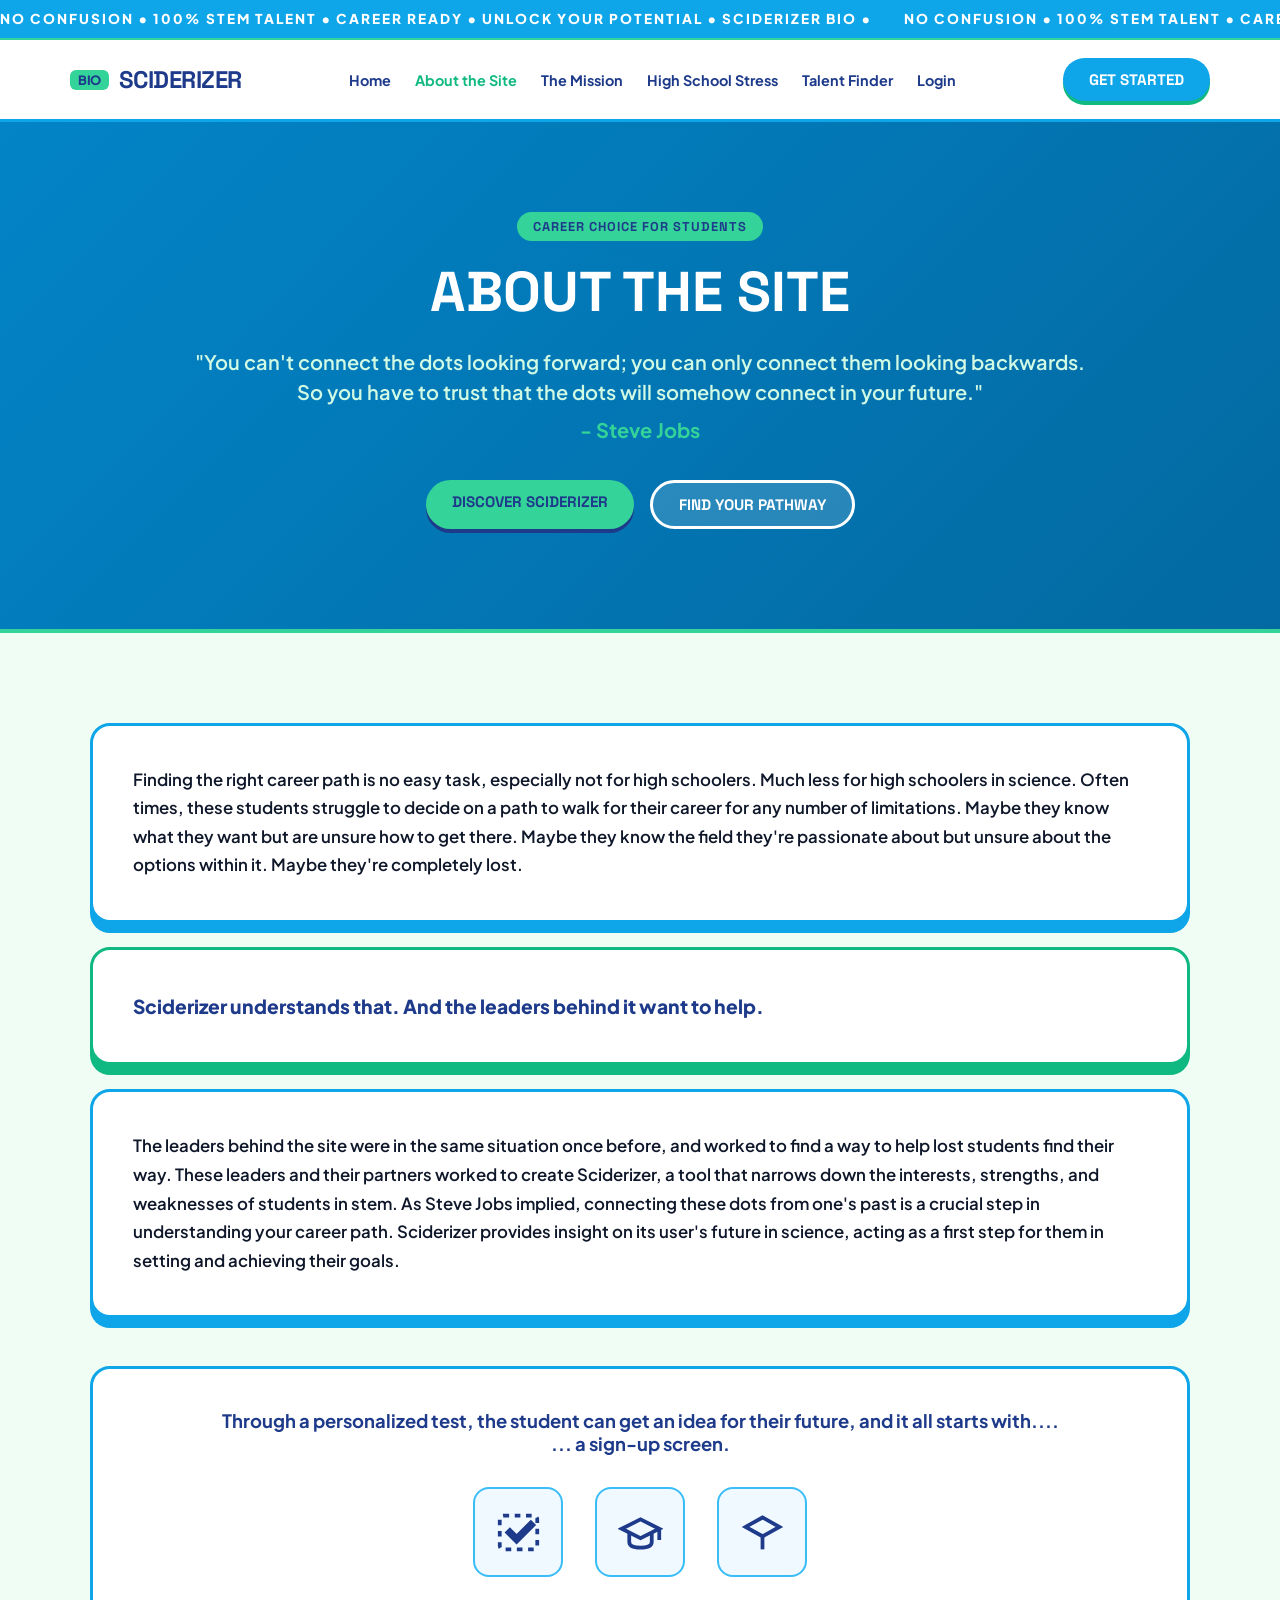
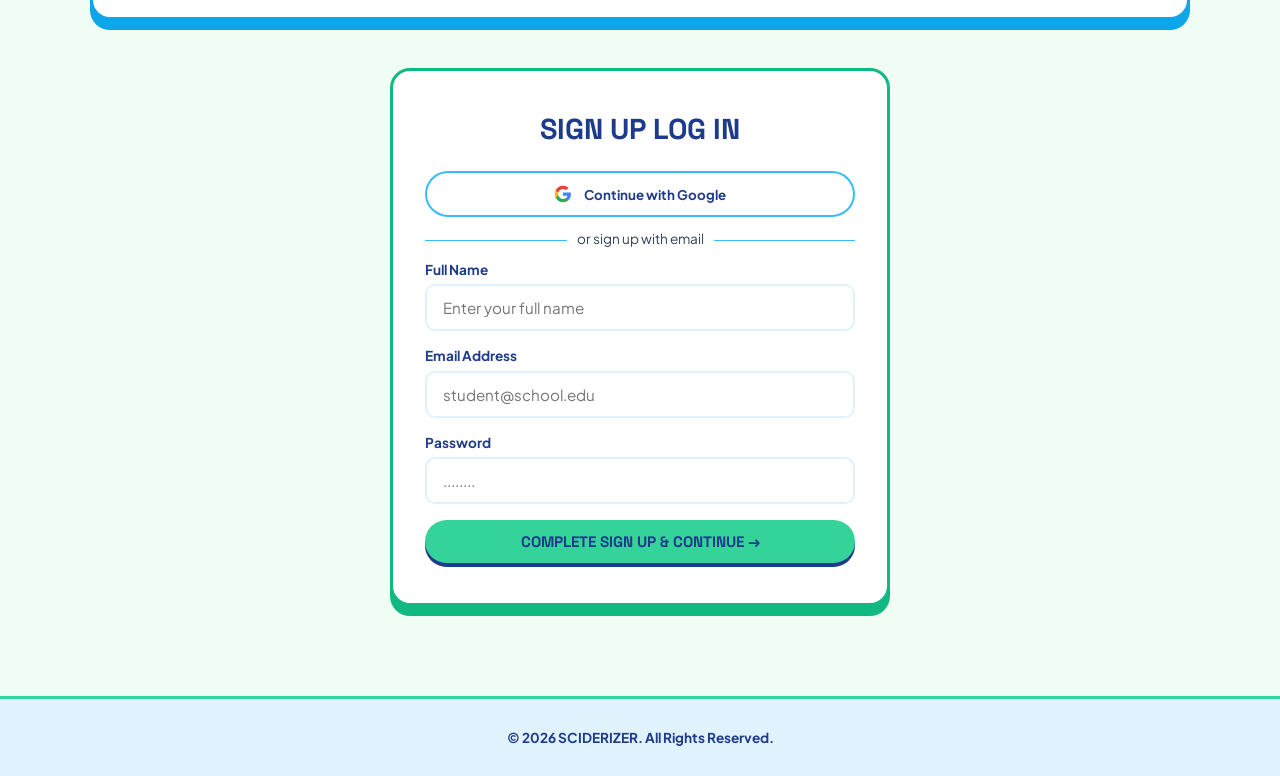
==== about.html @ 0e1b0a1e "Add files via upload" ====
<!DOCTYPE html>
<html lang="en">
<head>
  <meta charset="UTF-8" />
  <meta name="viewport" content="width=device-width, initial-scale=1.0" />
  <title>About the Site | SCIDERIZER</title>
  <!-- Google Fonts -->
  <link rel="preconnect" href="https://fonts.googleapis.com">
  <link rel="preconnect" href="https://fonts.gstatic.com" crossorigin>
  <link href="https://fonts.googleapis.com/css2?family=Outfit:wght@600;700;800;900&family=Plus+Jakarta+Sans:wght@400;500;600;700&family=Space+Grotesk:wght@600;700;800&display=swap" rel="stylesheet">
  <link rel="stylesheet" href="style.css" />
</head>
<body>

  <!-- TOP CYAN MARQUEE TICKER -->
  <div class="announcement-marquee">
    <div class="marquee-track">
      <span>NO CONFUSION • 100% STEM TALENT • CAREER READY • UNLOCK YOUR POTENTIAL • SCIDERIZER BIO • </span>
      <span>NO CONFUSION • 100% STEM TALENT • CAREER READY • UNLOCK YOUR POTENTIAL • SCIDERIZER BIO • </span>
    </div>
  </div>

  <!-- NAVIGATION BAR -->
  <header class="navbar">
    <div class="nav-container">
      <a href="index.html" class="brand-logo">
        <span class="logo-badge">BIO</span>
        <span class="logo-text">SCIDERIZER</span>
      </a>
      <nav class="nav-links">
        <a href="index.html">Home</a>
        <a href="about.html" class="active">About the Site</a>
        <a href="index.html#about">The Mission</a>
        <a href="index.html#questions">High School Stress</a>
        <a href="index.html#interactive">Talent Finder</a>
        <a href="#signup-section">Login</a>
      </nav>
      <div class="nav-actions">
        <a href="#signup-section" class="btn-pill btn-cyan">Get Started</a>
      </div>
    </div>
  </header>

  <!-- HERO SECTION -->
  <section class="hero-section">
    <div class="hero-container">
      <div class="pill-tag-green">
        CAREER CHOICE FOR STUDENTS
      </div>
      <h1 class="hero-title">About the Site</h1>
      <blockquote class="hero-quote">
        "You can't connect the dots looking forward; you can only connect them looking backwards. So you have to trust that the dots will somehow connect in your future."
        <cite>- Steve Jobs</cite>
      </blockquote>
      <div class="hero-actions">
        <a href="#content-section" class="btn-pill btn-green">Discover Sciderizer</a>
        <a href="#signup-section" class="btn-pill btn-outline-white">Find Your Pathway</a>
      </div>
    </div>
  </section>

  <!-- MAIN CONTENT SECTION -->
  <main id="content-section" class="main-content">
    <div class="content-container">
      <!-- CONTENT CARDS -->
      <div class="cards-stack">
        <article class="content-card">
          <p class="card-text">
            Finding the right career path is no easy task, especially not for high schoolers. Much less for high schoolers in science. Often times, these students struggle to decide on a path to walk for their career for any number of limitations. Maybe they know what they want but are unsure how to get there. Maybe they know the field they're passionate about but unsure about the options within it. Maybe they're completely lost.
          </p>
        </article>
        <article class="content-card highlight-card">
          <p class="card-text bold-text">
            Sciderizer understands that. And the leaders behind it want to help.
          </p>
        </article>
        <article class="content-card">
          <p class="card-text">
            The leaders behind the site were in the same situation once before, and worked to find a way to help lost students find their way. These leaders and their partners worked to create Sciderizer, a tool that narrows down the interests, strengths, and weaknesses of students in stem. As Steve Jobs implied, connecting these dots from one's past is a crucial step in understanding your career path. Sciderizer provides insight on its user's future in science, acting as a first step for them in setting and achieving their goals.
          </p>
        </article>
      </div>

      <!-- GRAPHICAL ELEMENTS SECTION -->
      <div class="graphics-container">
        <p class="section-lead">
          Through a personalized test, the student can get an idea for their future, and it all starts with....
          <br />... a sign-up screen.
        </p>
        <div class="graphics-row">
          <div class="graphic-item">
            <svg viewBox="0 0 24 24" fill="none" stroke="currentColor" stroke-width="2">
              <rect x="2" y="3" width="20" height="18" rx="2" stroke-dasharray="3 3"/>
              <path d="M11 17l-5-5 1.41-1.41L11 14.17l7.59-7.59L20 8l-9 9z"/>
            </svg>
          </div>
          <div class="graphic-item">
            <svg viewBox="0 0 24 24" fill="none" stroke="currentColor" stroke-width="2">
              <path d="M22 10v6M2 10l10-5 10 5-10 5z"/>
              <path d="M6 12v5c0 2 2 3 6 3s6-1 6-3v-5"/>
            </svg>
          </div>
          <div class="graphic-item">
            <svg viewBox="0 0 24 24" fill="none" stroke="currentColor" stroke-width="2">
              <path d="M12 14l9-5-9-5-9 5 9 5z"/>
              <path d="M12 14v7"/>
            </svg>
          </div>
        </div>
      </div>

      <!-- INTERACTIVE SIGN UP SECTION -->
      <section id="signup-section" class="signup-card">
        <h2>Sign Up Log In</h2>
        
        <!-- Google Sign-In Option -->
        <button type="button" class="google-btn" onclick="simulateGoogleLogin()">
          <svg width="18" height="18" viewBox="0 0 24 24">
            <path fill="#4285F4" d="M22.56 12.25c0-.78-.07-1.53-.2-2.25H12v4.26h5.92c-.26 1.37-1.04 2.53-2.21 3.31v2.77h3.57c2.08-1.92 3.28-4.74 3.28-8.09z"/>
            <path fill="#34A853" d="M12 23c2.97 0 5.46-.98 7.28-2.66l-3.57-2.77c-.98.66-2.23 1.06-3.71 1.06-2.86 0-5.29-1.93-6.16-4.53H2.18v2.84C3.99 20.53 7.7 23 12 23z"/>
            <path fill="#FBBC05" d="M5.84 14.09c-.22-.66-.35-1.36-.35-2.09s.13-1.43.35-2.09V7.06H2.18C1.43 8.55 1 10.22 1 12s.43 3.45 1.18 4.94l2.85-2.22.81-.63z"/>
            <path fill="#EA4335" d="M12 5.38c1.62 0 3.06.56 4.21 1.64l3.15-3.15C17.45 2.09 14.97 1 12 1 7.7 1 3.99 3.47 2.18 7.06l3.66 2.84c.87-2.6 3.3-4.52 6.16-4.52z"/>
          </svg>
          Continue with Google
        </button>
        
        <div class="divider"><span>or sign up with email</span></div>
        
        <form id="studentAuthForm" class="auth-form" onsubmit="handleFormSubmit(event)">
          <div class="form-group">
            <label for="studentName">Full Name</label>
            <input type="text" id="studentName" placeholder="Enter your full name" required />
          </div>
          <div class="form-group">
            <label for="studentEmail">Email Address</label>
            <input type="email" id="studentEmail" placeholder="student@school.edu" required />
          </div>
          <div class="form-group">
            <label for="studentPassword">Password</label>
            <input type="password" id="studentPassword" placeholder="........" required />
          </div>
          <button type="submit" class="btn-pill btn-green btn-full">
            Complete Sign Up & Continue &rarr;
          </button>
        </form>

        <div id="authSuccessMessage" class="auth-success-message hidden">
          <div class="success-icon">✓</div>
          <h3>Welcome, <span id="welcomeUserName">Student</span>!</h3>
          <p>Redirecting you to the Home page...</p>
        </div>
      </section>
    </div>
  </main>

  <!-- FOOTER -->
  <footer class="footer">
    <p>&copy; 2026 SCIDERIZER. All Rights Reserved.</p>
  </footer>

  <script>
    function handleFormSubmit(event) {
      event.preventDefault();
      const nameInput = document.getElementById('studentName').value;
      showSuccess(nameInput);
    }

    function simulateGoogleLogin() {
      showSuccess("Google User");
    }

    function showSuccess(name) {
      document.querySelector('.google-btn').style.display = 'none';
      document.querySelector('.divider').style.display = 'none';
      document.getElementById('studentAuthForm').style.display = 'none';
      const successMsg = document.getElementById('authSuccessMessage');
      document.getElementById('welcomeUserName').textContent = name;
      successMsg.classList.remove('hidden');

      setTimeout(() => {
        window.location.href = 'index.html';
      }, 2000);
    }
  </script>
</body>
</html>
---- style.css ----
/* ==========================================================================
   BAREBELLS-INSPIRED LIGHTER BIOTECH THEME (100% BLUE & GREEN)
   Unified Styling for Home (index.html) and About (about.html)
   ========================================================================== */

   :root {
    /* Lighter, Brighter Blue Palette */
    --color-blue-dark: #1e3a8a;      /* Lighter Deep Royal Slate */
    --color-blue-navy: #0284c7;      /* Bright Electric Ocean Blue */
    --color-blue-primary: #0ea5e9;   /* Lighter Vibrant Sky Blue */
    --color-blue-light: #38bdf8;    /* Bioluminescent Cyan Blue */
    --color-blue-bg: #e0f2fe;       /* Ice Blue Surface */
    --color-blue-soft: #f0f9ff;     /* Extra Light Bio Surface */
  
    /* Vibrant Accent Greens */
    --color-green-dark: #065f46;     /* Deep Emerald Text */
    --color-green-primary: #10b981;  /* Vibrant Biotech Green */
    --color-green-mint: #34d399;     /* Pop Mint Green */
    --color-green-soft: #d1fae5;     /* Light Mint Surface */
  
    --bg-primary: #f0fdf4;           /* Soft Light Green Tint Background */
    --surface-white: #ffffff;
    
    --text-dark: #0f172a;            /* Clean Slate Gray */
    --text-muted: #334155;          /* Muted Slate Blue */
  
    --radius-pill: 50px;
    --radius-card: 20px;
    --shadow-barebells: 0 10px 0px #0ea5e9; /* Light playful pop shadow */
    --shadow-green: 0 10px 0px #10b981;
    --transition: all 0.25s cubic-bezier(0.175, 0.885, 0.32, 1.275);
  }
  
  /* Base Setup */
  * {
    box-sizing: border-box;
    margin: 0;
    padding: 0;
    font-family: 'Plus Jakarta Sans', sans-serif;
  }
  
  h1, h2, h3, .logo, .brand-logo, .ticker-bar, .announcement-marquee, .barebells-btn, .btn-pill {
    font-family: 'Space Grotesk', sans-serif;
    text-transform: uppercase;
  }
  
  body {
    background-color: var(--bg-primary);
    color: var(--text-dark);
    overflow-x: hidden;
  }
  
  a {
    text-decoration: none;
    color: inherit;
  }
  
  .hidden {
    display: none !important;
  }
  
  .container, .content-container {
    max-width: 1140px;
    margin: 0 auto;
    padding: 0 20px;
  }
  
  /* 1. Scrolling Marquee Banner */
  .ticker-bar, .announcement-marquee {
    background: var(--color-blue-primary);
    color: #ffffff;
    padding: 10px 0;
    font-size: 0.85rem;
    font-weight: 800;
    letter-spacing: 2px;
    overflow: hidden;
    white-space: nowrap;
    border-bottom: 2px solid var(--color-green-mint);
  }
  
  .ticker-track, .marquee-track {
    display: inline-flex;
    gap: 2rem;
    animation: marquee 25s linear infinite;
  }
  
  @keyframes marquee {
    0% { transform: translateX(0%); }
    100% { transform: translateX(-50%); }
  }
  
  /* 2. Header & Navigation */
  .navbar {
    display: flex;
    justify-content: space-between;
    align-items: center;
    padding: 18px 40px;
    background: var(--surface-white);
    border-bottom: 3px solid var(--color-blue-primary);
    position: sticky;
    top: 0;
    z-index: 100;
  }
  
  .nav-container {
    max-width: 1140px;
    width: 100%;
    margin: 0 auto;
    display: flex;
    align-items: center;
    justify-content: space-between;
  }
  
  .logo, .brand-logo {
    display: flex;
    align-items: center;
    gap: 10px;
    font-size: 1.5rem;
    font-weight: 800;
    color: var(--color-blue-dark);
    letter-spacing: -0.5px;
  }
  
  .logo-badge {
    background: var(--color-green-mint);
    color: var(--color-blue-dark);
    padding: 2px 8px;
    border-radius: 6px;
    font-size: 0.8rem;
    font-weight: 800;
  }
  
  .logo-text {
    font-family: 'Space Grotesk', sans-serif;
    font-size: 1.5rem;
    font-weight: 800;
    color: var(--color-blue-dark);
    letter-spacing: -0.5px;
  }
  
  nav, .nav-links {
    display: flex;
    align-items: center;
    gap: 24px;
  }
  
  nav a, .nav-links a {
    text-decoration: none;
    color: var(--color-blue-dark);
    font-weight: 700;
    font-size: 0.9rem;
    transition: var(--transition);
  }
  
  nav a:hover, .nav-links a:hover, .nav-links a.active {
    color: var(--color-green-primary);
  }
  
  /* Buttons & Pills */
  .btn-nav {
    background: var(--color-blue-primary);
    color: #ffffff !important;
    padding: 10px 22px;
    border-radius: var(--radius-pill);
    box-shadow: 0 4px 0 var(--color-green-primary);
  }
  
  .btn-nav:hover {
    transform: translateY(-2px);
    box-shadow: 0 6px 0 var(--color-green-primary);
  }
  
  .btn-pill {
    font-family: 'Space Grotesk', sans-serif;
    font-weight: 800;
    font-size: 0.95rem;
    padding: 12px 26px;
    border-radius: var(--radius-pill);
    display: inline-block;
    cursor: pointer;
    border: none;
    transition: var(--transition);
    text-align: center;
  }
  
  .btn-cyan {
    background-color: var(--color-blue-primary);
    color: #ffffff;
    box-shadow: 0 4px 0 var(--color-green-primary);
  }
  
  .btn-green {
    background-color: var(--color-green-mint);
    color: var(--color-blue-dark);
    box-shadow: 0 4px 0 var(--color-blue-dark);
  }
  
  .btn-outline-white {
    border: 3px solid #ffffff;
    color: #ffffff;
    background: rgba(255, 255, 255, 0.15);
  }
  
  .btn-pill:hover {
    transform: translateY(-2px);
  }
  
  .btn-full {
    width: 100%;
  }
  
  /* 3. Hero Section */
  .hero-section {
    position: relative;
    padding: 90px 20px 100px;
    background: linear-gradient(135deg, #0284c7 0%, #0369a1 100%);
    color: white;
    text-align: center;
    border-bottom: 4px solid var(--color-green-mint);
  }
  
  .hero-container, .hero-content {
    max-width: 900px;
    margin: 0 auto;
  }
  
  .pill-badge, .pill-tag-green {
    display: inline-block;
    background: var(--color-green-mint);
    color: var(--color-blue-dark);
    font-weight: 800;
    font-size: 0.8rem;
    padding: 6px 16px;
    border-radius: var(--radius-pill);
    margin-bottom: 20px;
    letter-spacing: 1px;
    font-family: 'Space Grotesk', sans-serif;
  }
  
  .hero-title {
    font-size: 3.5rem;
    font-weight: 800;
    line-height: 1.1;
    color: var(--surface-white);
    max-width: 900px;
    margin: 0 auto;
  }
  
  .hero-subtitle {
    font-size: 1.5rem;
    color: var(--color-green-soft);
    margin-top: 15px;
    font-weight: 600;
  }
  
  .hero-quote {
    font-size: 1.25rem;
    font-weight: 600;
    line-height: 1.5;
    margin: 1.5rem 0 2rem;
    color: var(--color-green-soft);
  }
  
  .hero-quote cite {
    display: block;
    font-style: normal;
    font-weight: 700;
    margin-top: 0.5rem;
    color: var(--color-green-mint);
  }
  
  .hero-cta-group, .hero-actions {
    margin-top: 35px;
    display: flex;
    justify-content: center;
    gap: 16px;
  }
  
  .btn {
    padding: 16px 32px;
    border-radius: var(--radius-pill);
    text-decoration: none;
    font-weight: 800;
    font-size: 1rem;
    font-family: 'Space Grotesk', sans-serif;
    transition: var(--transition);
  }
  
  .btn-primary {
    background: var(--color-green-mint);
    color: var(--color-blue-dark);
    box-shadow: 0 8px 0px var(--color-blue-dark);
  }
  
  .btn-primary:hover {
    transform: translateY(-4px);
    box-shadow: 0 12px 0px var(--color-blue-dark);
  }
  
  .btn-secondary {
    background: rgba(255, 255, 255, 0.15);
    color: var(--surface-white);
    border: 3px solid #ffffff;
  }
  
  .btn-secondary:hover {
    background: #ffffff;
    color: var(--color-blue-dark);
  }
  
  /* Floating Badges */
  .floating-cards-container {
    display: flex;
    justify-content: space-between;
    max-width: 1000px;
    margin: 40px auto -140px;
    position: relative;
    z-index: 10;
    padding: 0 20px;
  }
  
  .float-card {
    background: var(--surface-white);
    color: var(--color-blue-dark);
    padding: 16px 24px;
    border-radius: var(--radius-card);
    border: 3px solid var(--color-blue-primary);
    box-shadow: var(--shadow-green);
    display: flex;
    align-items: center;
    gap: 15px;
    text-align: left;
  }
  
  .float-icon {
    font-size: 2rem;
  }
  
  .float-card h4 {
    font-weight: 800;
    font-size: 1.1rem;
  }
  
  .float-card p {
    font-size: 0.85rem;
    color: var(--text-muted);
  }
  
  /* 4. Banner */
  .highlight-banner {
    background: var(--color-green-soft);
    color: var(--color-blue-dark);
    padding: 80px 20px 40px;
    text-align: center;
    border-bottom: 3px solid var(--color-green-primary);
  }
  
  .highlight-banner h2 {
    font-size: 1.8rem;
    max-width: 900px;
    margin: 0 auto;
    letter-spacing: -0.5px;
  }
  
  /* 5. Main Content, Mission & About Cards */
  .main-content, .mission-section {
    padding: 90px 0;
  }
  
  .mission-grid {
    display: grid;
    grid-template-columns: 1fr 1fr;
    gap: 30px;
  }
  
  .cards-stack {
    display: flex;
    flex-direction: column;
    gap: 1.5rem;
    margin-bottom: 3rem;
  }
  
  .card-box, .content-card {
    background: var(--surface-white);
    border: 3px solid var(--color-blue-primary);
    border-radius: var(--radius-card);
    padding: 40px;
    box-shadow: var(--shadow-barebells);
  }
  
  .solution-card, .highlight-card {
    border-color: var(--color-green-primary);
    box-shadow: var(--shadow-green);
  }
  
  .card-tag {
    display: inline-block;
    background: var(--color-blue-bg);
    color: var(--color-blue-dark);
    font-weight: 800;
    font-size: 0.75rem;
    padding: 4px 12px;
    border-radius: 6px;
    margin-bottom: 15px;
  }
  
  .green-tag {
    background: var(--color-green-soft);
    color: var(--color-green-dark);
  }
  
  .card-box h2, .card-box h3 {
    font-size: 2rem;
    line-height: 1.15;
    color: var(--color-blue-dark);
    margin-bottom: 15px;
  }
  
  .text-highlight {
    color: var(--color-green-primary);
  }
  
  .card-desc, .card-text {
    font-size: 1.05rem;
    font-weight: 600;
    color: var(--text-dark);
    line-height: 1.7;
  }
  
  .bold-text {
    font-weight: 800;
    font-size: 1.2rem;
    color: var(--color-blue-dark);
  }
  
  /* Accordion Interaction */
  .interactive-questions {
    margin-top: 25px;
    display: flex;
    flex-direction: column;
    gap: 10px;
  }
  
  .q-toggle {
    background: var(--color-blue-soft);
    border: 2px solid var(--color-blue-light);
    color: var(--color-blue-dark);
    padding: 14px 18px;
    border-radius: 12px;
    font-weight: 700;
    font-size: 0.95rem;
    display: flex;
    justify-content: space-between;
    align-items: center;
    cursor: pointer;
    text-align: left;
    transition: var(--transition);
  }
  
  .q-toggle:hover {
    background: var(--color-blue-primary);
    color: white;
  }
  
  .q-answer {
    max-height: 0;
    overflow: hidden;
    transition: max-height 0.3s ease-out;
    background: var(--surface-white);
    padding: 0 15px;
    font-size: 0.9rem;
    color: var(--text-muted);
    border-left: 3px solid var(--color-blue-primary);
  }
  
  .barebells-btn {
    margin-top: 25px;
    background: var(--color-green-mint);
    border: 3px solid var(--color-green-dark);
    color: var(--color-blue-dark);
    padding: 12px 24px;
    border-radius: var(--radius-pill);
    font-weight: 800;
    font-size: 0.95rem;
    cursor: pointer;
    display: inline-flex;
    align-items: center;
    gap: 8px;
    box-shadow: 0 4px 0 var(--color-green-dark);
    transition: var(--transition);
  }
  
  .barebells-btn:hover {
    transform: translateY(-2px);
    box-shadow: 0 6px 0 var(--color-green-dark);
  }
  
  .arrow-icon {
    transition: transform 0.3s ease;
    font-weight: bold;
  }
  
  .barebells-btn.active .arrow-icon {
    transform: rotate(180deg);
  }
  
  .expandable-box {
    max-height: 0;
    overflow: hidden;
    transition: max-height 0.4s ease, opacity 0.3s ease;
    opacity: 0;
  }
  
  .expandable-box.active {
    max-height: 200px;
    opacity: 1;
    margin-top: 20px;
  }
  
  .inner-quote {
    background: var(--color-green-soft);
    border: 2px solid var(--color-green-primary);
    padding: 18px;
    border-radius: 14px;
    font-size: 0.95rem;
    color: var(--color-green-dark);
    font-weight: 600;
  }
  
  /* Graphics Section */
  .graphics-container {
    background-color: var(--surface-white);
    border-radius: var(--radius-card);
    padding: 2.5rem 2rem;
    text-align: center;
    margin-bottom: 3rem;
    border: 3px solid var(--color-blue-primary);
    box-shadow: var(--shadow-barebells);
  }
  
  .section-lead {
    font-size: 1.15rem;
    font-weight: 700;
    margin-bottom: 2rem;
    color: var(--color-blue-dark);
  }
  
  .graphics-row {
    display: flex;
    justify-content: center;
    gap: 2rem;
  }
  
  .graphic-item {
    width: 90px;
    height: 90px;
    background-color: var(--color-blue-soft);
    border: 2px solid var(--color-blue-light);
    border-radius: 16px;
    display: flex;
    align-items: center;
    justify-content: center;
    color: var(--color-blue-dark);
  }
  
  .graphic-item svg {
    width: 45px;
    height: 45px;
  }
  
  /* Sign Up & Interactive Form Section */
  .signup-card {
    background-color: var(--surface-white);
    border-radius: var(--radius-card);
    padding: 2.5rem 2rem;
    max-width: 500px;
    margin: 0 auto;
    border: 3px solid var(--color-green-primary);
    box-shadow: var(--shadow-green);
  }
  
  .signup-card h2 {
    font-family: 'Space Grotesk', sans-serif;
    text-align: center;
    font-size: 1.8rem;
    margin-bottom: 1.5rem;
    color: var(--color-blue-dark);
  }
  
  .google-btn {
    width: 100%;
    display: flex;
    align-items: center;
    justify-content: center;
    gap: 0.75rem;
    padding: 0.75rem;
    border: 2px solid var(--color-blue-light);
    border-radius: var(--radius-pill);
    background-color: var(--surface-white);
    font-family: 'Plus Jakarta Sans', sans-serif;
    font-weight: 700;
    color: var(--color-blue-dark);
    cursor: pointer;
    transition: var(--transition);
  }
  
  .google-btn:hover {
    background-color: var(--color-blue-soft);
  }
  
  .divider {
    text-align: center;
    margin: 1.25rem 0;
    border-bottom: 1px solid var(--color-blue-light);
    line-height: 0.1em;
  }
  
  .divider span {
    background: var(--surface-white);
    padding: 0 10px;
    font-size: 0.85rem;
    color: var(--text-muted);
  }
  
  .auth-form {
    display: flex;
    flex-direction: column;
    gap: 1rem;
  }
  
  .form-group {
    display: flex;
    flex-direction: column;
    gap: 0.4rem;
  }
  
  .form-group label {
    font-size: 0.85rem;
    font-weight: 700;
    color: var(--color-blue-dark);
  }
  
  .form-group input {
    padding: 0.75rem 1rem;
    border: 2px solid var(--color-blue-bg);
    border-radius: 10px;
    font-size: 0.95rem;
    outline: none;
    transition: var(--transition);
  }
  
  .form-group input:focus {
    border-color: var(--color-blue-primary);
  }
  
  .auth-success-message {
    text-align: center;
    padding: 1.5rem 0;
  }
  
  .success-icon {
    width: 50px;
    height: 50px;
    background-color: var(--color-green-mint);
    color: var(--color-blue-dark);
    border-radius: 50%;
    display: flex;
    align-items: center;
    justify-content: center;
    font-size: 1.5rem;
    font-weight: 800;
    margin: 0 auto 1rem auto;
  }
  
  /* 6. Interactive Skill Explorer Section */
  .interactive-section {
    background: linear-gradient(135deg, var(--color-blue-bg) 0%, #dbeafe 100%);
    color: var(--color-blue-dark);
    padding: 90px 0;
    border-top: 4px solid var(--color-green-mint);
  }
  
  .section-title-wrap {
    text-align: center;
    margin-bottom: 50px;
  }
  
  .section-title-wrap h2 {
    font-size: 2.5rem;
    color: var(--color-blue-dark);
    margin-top: 10px;
  }
  
  .section-title-wrap p {
    color: var(--color-blue-dark);
    font-size: 1.1rem;
    font-weight: 600;
  }
  
  .interactive-cards {
    display: grid;
    grid-template-columns: repeat(auto-fit, minmax(280px, 1fr));
    gap: 25px;
  }
  
  .bio-card {
    background: var(--surface-white);
    color: var(--color-blue-dark);
    border: 3px solid var(--color-blue-primary);
    border-radius: var(--radius-card);
    padding: 35px 25px;
    text-align: center;
    cursor: pointer;
    position: relative;
    transition: var(--transition);
    box-shadow: 0 8px 0 var(--color-blue-light);
  }
  
  .bio-card:hover {
    transform: translateY(-8px);
    box-shadow: 0 16px 0 var(--color-green-mint);
  }
  
  .bio-card.active {
    border-color: var(--color-green-primary);
    background: var(--color-green-soft);
    box-shadow: 0 16px 0 var(--color-green-primary);
  }
  
  .card-badge-top {
    font-size: 0.7rem;
    font-weight: 800;
    color: var(--color-blue-dark);
    background: var(--color-blue-bg);
    padding: 4px 10px;
    border-radius: 20px;
    display: inline-block;
    margin-bottom: 15px;
  }
  
  .bio-icon {
    font-size: 3rem;
    margin-bottom: 10px;
  }
  
  .bio-card h3 {
    font-size: 1.4rem;
    margin-bottom: 10px;
  }
  
  .bio-card p {
    font-size: 0.9rem;
    color: var(--text-muted);
  }
  
  .card-hover-action {
    margin-top: 20px;
    font-family: 'Space Grotesk', sans-serif;
    font-weight: 800;
    font-size: 0.85rem;
    color: var(--color-green-primary);
  }
  
  .result-panel {
    margin-top: 40px;
    background: var(--surface-white);
    color: var(--color-blue-dark);
    border: 3px solid var(--color-green-mint);
    border-radius: var(--radius-card);
    padding: 35px;
    box-shadow: 0 12px 0 var(--color-green-primary);
    animation: popIn 0.3s ease;
  }
  
  .result-badge {
    display: inline-block;
    background: var(--color-green-mint);
    color: var(--color-blue-dark);
    font-size: 0.75rem;
    font-weight: 800;
    padding: 4px 12px;
    border-radius: 20px;
    margin-bottom: 10px;
  }
  
  .result-panel h3 {
    font-size: 1.6rem;
    color: var(--color-blue-dark);
    margin-bottom: 10px;
  }
  
  .result-panel p {
    font-size: 1rem;
    color: var(--text-muted);
  }
  
  @keyframes popIn {
    0% { transform: scale(0.95); opacity: 0; }
    100% { transform: scale(1); opacity: 1; }
  }
  
  /* 7. Footer */
  .footer, footer {
    background: var(--color-blue-bg);
    color: var(--color-blue-dark);
    text-align: center;
    padding: 30px 20px;
    border-top: 3px solid var(--color-green-mint);
    font-size: 0.85rem;
    font-weight: 700;
  }
  
  @media (max-width: 768px) {
    .nav-links, nav {
      gap: 12px;
    }
    .floating-cards-container {
      flex-direction: column;
      gap: 15px;
      margin-bottom: -80px;
    }
    .graphics-row {
      flex-direction: column;
      align-items: center;
    }
  }
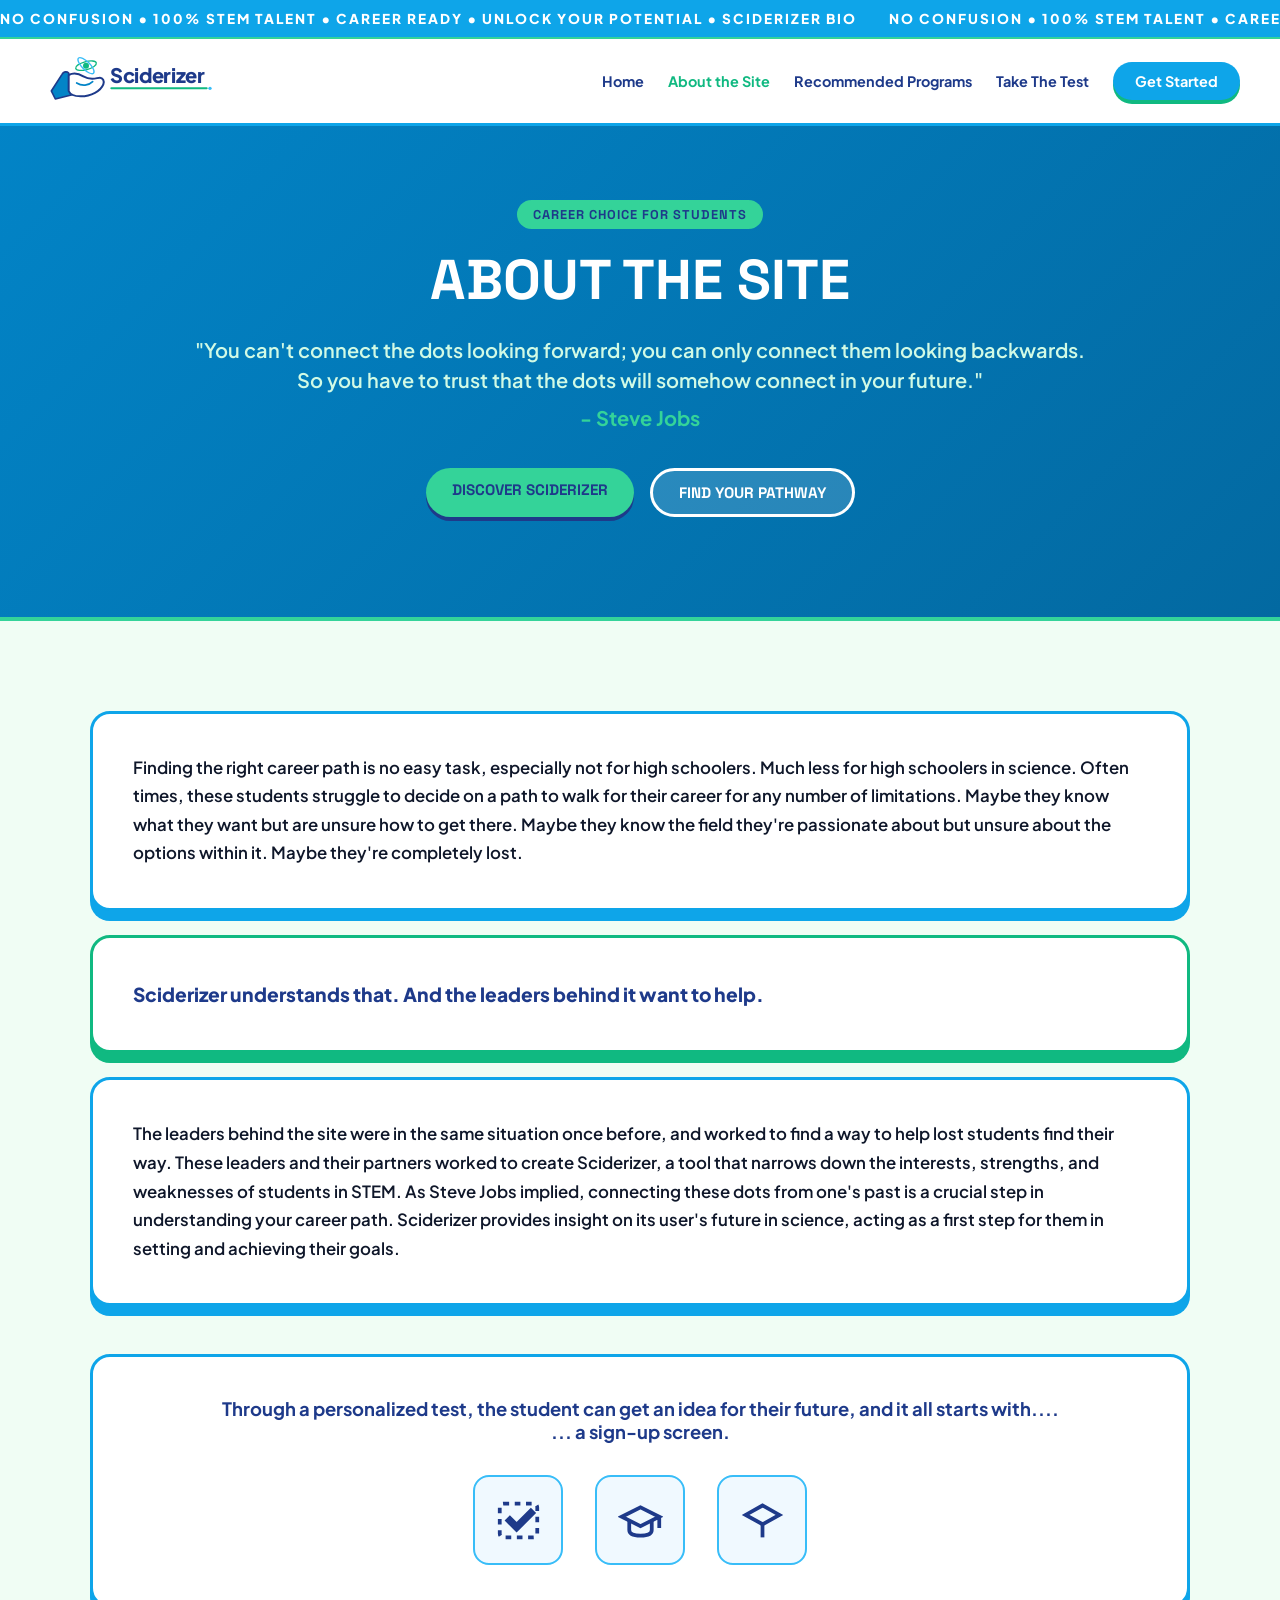
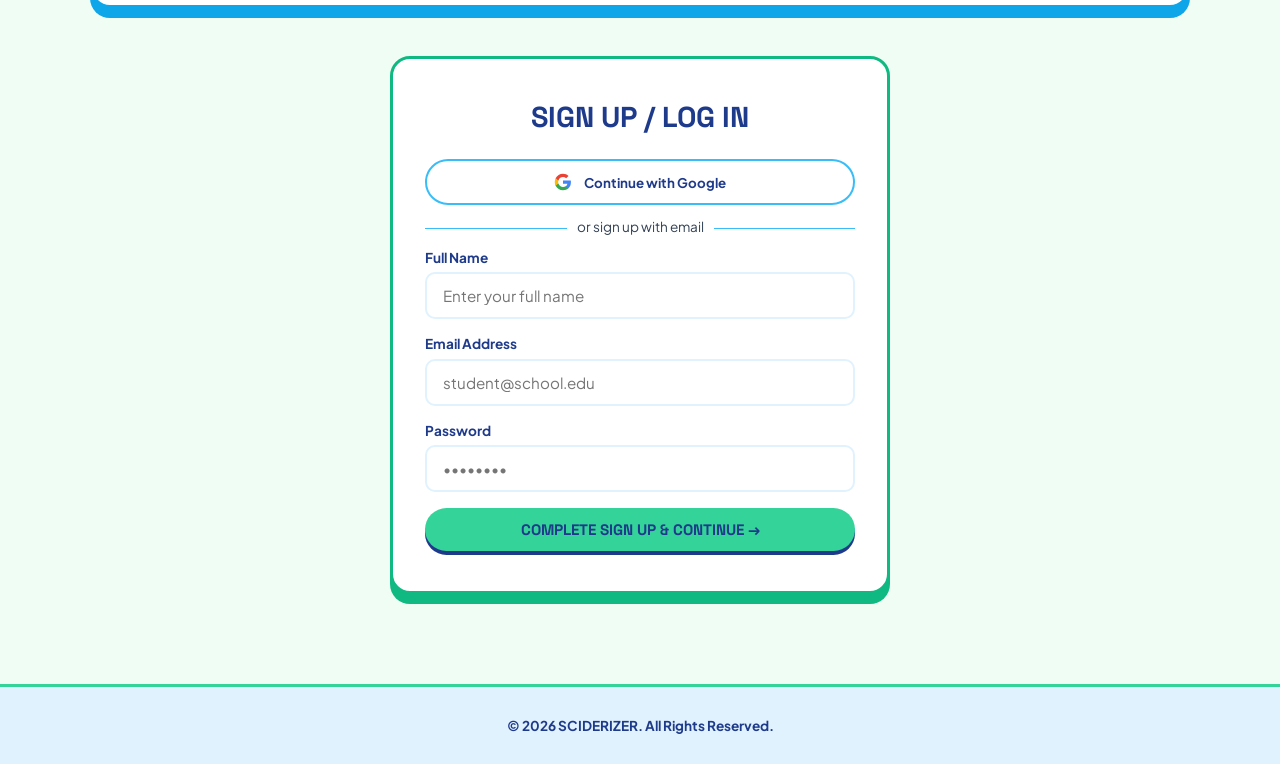
==== commit 6115eb3e: "Add files via upload" ====
--- a/about.html
+++ b/about.html
@@ -1,186 +1,189 @@
 <!DOCTYPE html>
 <html lang="en">
 <head>
-  <meta charset="UTF-8" />
-  <meta name="viewport" content="width=device-width, initial-scale=1.0" />
-  <title>About the Site | SCIDERIZER</title>
-  <!-- Google Fonts -->
-  <link rel="preconnect" href="https://fonts.googleapis.com">
-  <link rel="preconnect" href="https://fonts.gstatic.com" crossorigin>
-  <link href="https://fonts.googleapis.com/css2?family=Outfit:wght@600;700;800;900&family=Plus+Jakarta+Sans:wght@400;500;600;700&family=Space+Grotesk:wght@600;700;800&display=swap" rel="stylesheet">
-  <link rel="stylesheet" href="style.css" />
+<meta charset="UTF-8" />
+<meta name="viewport" content="width=device-width, initial-scale=1.0" />
+<title>About the Site | SCIDERIZER</title>
+<link rel="preconnect" href="https://fonts.googleapis.com">
+<link rel="preconnect" href="https://fonts.gstatic.com" crossorigin>
+<link href="https://fonts.googleapis.com/css2?family=Plus+Jakarta+Sans:wght@400;500;600;700&family=Space+Grotesk:wght@600;700;800&display=swap" rel="stylesheet">
+<link rel="stylesheet" href="style.css" />
 </head>
 <body>
 
-  <!-- TOP CYAN MARQUEE TICKER -->
+<!-- Fixed Header Container -->
+<div class="fixed-header-wrapper">
+  <!-- Top Marquee Ticker -->
   <div class="announcement-marquee">
     <div class="marquee-track">
-      <span>NO CONFUSION • 100% STEM TALENT • CAREER READY • UNLOCK YOUR POTENTIAL • SCIDERIZER BIO • </span>
-      <span>NO CONFUSION • 100% STEM TALENT • CAREER READY • UNLOCK YOUR POTENTIAL • SCIDERIZER BIO • </span>
+      <span>NO CONFUSION &bull; 100% STEM TALENT &bull; CAREER READY &bull; UNLOCK YOUR POTENTIAL &bull; SCIDERIZER BIO </span>
+      <span>NO CONFUSION &bull; 100% STEM TALENT &bull; CAREER READY &bull; UNLOCK YOUR POTENTIAL &bull; SCIDERIZER BIO </span>
     </div>
   </div>
 
-  <!-- NAVIGATION BAR -->
+  <!-- Header Navigation Bar -->
   <header class="navbar">
-    <div class="nav-container">
-      <a href="index.html" class="brand-logo">
-        <span class="logo-badge">BIO</span>
-        <span class="logo-text">SCIDERIZER</span>
-      </a>
-      <nav class="nav-links">
-        <a href="index.html">Home</a>
-        <a href="about.html" class="active">About the Site</a>
-        <a href="index.html#about">The Mission</a>
-        <a href="index.html#questions">High School Stress</a>
-        <a href="index.html#interactive">Talent Finder</a>
-        <a href="#signup-section">Login</a>
-      </nav>
-      <div class="nav-actions">
-        <a href="#signup-section" class="btn-pill btn-cyan">Get Started</a>
+    <a href="home.html" class="logo-link">
+      <div class="logo-wrapper">
+        <svg class="sciderizer-logo-svg" viewBox="0 0 320 90" fill="none" xmlns="http://www.w3.org/2000/svg">
+          <path d="M 12 60 L 28 35 C 30 31 35 30 38 33 L 42 66 L 18 72 Z" fill="#0284c7" stroke="#1e3a8a" stroke-width="2.5" stroke-linejoin="round"/>
+          <path d="M 38 36 C 42 34 50 32 60 38 C 72 45 80 40 85 40 C 89 40 92 45 90 50 C 86 60 72 68 56 68 C 46 68 40 65 38 60 Z" fill="#ffffff" stroke="#1e3a8a" stroke-width="3" stroke-linejoin="round"/>
+          <path d="M 50 48 C 58 53 68 52 74 46" stroke="#0284c7" stroke-width="2.5" stroke-linecap="round"/>
+          <ellipse cx="64" cy="22" rx="16" ry="6" stroke="#10b981" stroke-width="2" transform="rotate(-15 64 22)"/>
+          <ellipse cx="64" cy="22" rx="16" ry="6" stroke="#38bdf8" stroke-width="2" transform="rotate(45 64 22)"/>
+          <circle cx="64" cy="22" r="4.5" fill="#10b981"/>
+          <text x="100" y="48" font-family="'Space Grotesk', sans-serif" font-weight="800" font-size="30" fill="#1e3a8a" letter-spacing="-0.5">Sciderizer</text>
+          <path d="M 102 56 L 245 56" stroke="#10b981" stroke-width="3" stroke-linecap="round"/>
+          <circle cx="250" cy="56" r="2.5" fill="#38bdf8"/>
+        </svg>
+      </div>
+    </a>
+    <nav class="nav-links">
+      <a href="home.html">Home</a>
+      <a href="about.html" class="active">About the Site</a>
+      <a href="recommendations.html">Recommended Programs</a>
+      <a href="test.html">Take The Test</a>
+      <a href="#signup-section" class="btn-nav">Get Started</a>
+    </nav>
+  </header>
+</div>
+
+<!-- Hero Section -->
+<section class="hero-section">
+  <div class="hero-container">
+    <div class="pill-tag-green">CAREER CHOICE FOR STUDENTS</div>
+    <h1 class="hero-title">About the Site</h1>
+    <blockquote class="hero-quote">
+      "You can't connect the dots looking forward; you can only connect them looking backwards. So you have to trust that the dots will somehow connect in your future."
+      <cite>- Steve Jobs</cite>
+    </blockquote>
+    <div class="hero-actions">
+      <a href="#content-section" class="btn-pill btn-green">Discover Sciderizer</a>
+      <a href="test.html" class="btn-pill btn-outline-white">Find Your Pathway</a>
+    </div>
+  </div>
+</section>
+
+<!-- Main Content Section -->
+<main id="content-section" class="main-content">
+  <div class="content-container">
+    <div class="cards-stack">
+      <article class="content-card">
+        <p class="card-text">
+          Finding the right career path is no easy task, especially not for high schoolers. Much less for high schoolers in science. Often times, these students struggle to decide on a path to walk for their career for any number of limitations. Maybe they know what they want but are unsure how to get there. Maybe they know the field they're passionate about but unsure about the options within it. Maybe they're completely lost.
+        </p>
+      </article>
+
+      <article class="content-card highlight-card">
+        <p class="card-text bold-text">
+          Sciderizer understands that. And the leaders behind it want to help.
+        </p>
+      </article>
+
+      <article class="content-card">
+        <p class="card-text">
+          The leaders behind the site were in the same situation once before, and worked to find a way to help lost students find their way. These leaders and their partners worked to create Sciderizer, a tool that narrows down the interests, strengths, and weaknesses of students in STEM. As Steve Jobs implied, connecting these dots from one's past is a crucial step in understanding your career path. Sciderizer provides insight on its user's future in science, acting as a first step for them in setting and achieving their goals.
+        </p>
+      </article>
+    </div>
+
+    <!-- Graphics Container -->
+    <div class="graphics-container">
+      <p class="section-lead">
+        Through a personalized test, the student can get an idea for their future, and it all starts with....
+        <br />... a sign-up screen.
+      </p>
+      <div class="graphics-row">
+        <div class="graphic-item">
+          <svg viewBox="0 0 24 24" fill="none" stroke="currentColor" stroke-width="2">
+            <rect x="2" y="3" width="20" height="18" rx="2" stroke-dasharray="3 3"/>
+            <path d="M11 17l-5-5 1.41-1.41L11 14.17l7.59-7.59L20 8l-9 9z"/>
+          </svg>
+        </div>
+        <div class="graphic-item">
+          <svg viewBox="0 0 24 24" fill="none" stroke="currentColor" stroke-width="2">
+            <path d="M22 10v6M2 10l10-5 10 5-10 5z"/>
+            <path d="M6 12v5c0 2 2 3 6 3s6-1 6-3v-5"/>
+          </svg>
+        </div>
+        <div class="graphic-item">
+          <svg viewBox="0 0 24 24" fill="none" stroke="currentColor" stroke-width="2">
+            <path d="M12 14l9-5-9-5-9 5 9 5z"/>
+            <path d="M12 14v7"/>
+          </svg>
+        </div>
       </div>
     </div>
-  </header>
 
-  <!-- HERO SECTION -->
-  <section class="hero-section">
-    <div class="hero-container">
-      <div class="pill-tag-green">
-        CAREER CHOICE FOR STUDENTS
+    <!-- Interactive Sign Up Section -->
+    <section id="signup-section" class="signup-card">
+      <h2>Sign Up / Log In</h2>
+      <button type="button" class="google-btn" onclick="simulateGoogleLogin()">
+        <svg width="18" height="18" viewBox="0 0 24 24">
+          <path fill="#4285F4" d="M22.56 12.25c0-.78-.07-1.53-.2-2.25H12v4.26h5.92c-.26 1.37-1.04 2.53-2.21 3.31v2.77h3.57c2.08-1.92 3.28-4.74 3.28-8.09z"/>
+          <path fill="#34A853" d="M12 23c2.97 0 5.46-.98 7.28-2.66l-3.57-2.77c-.98.66-2.23 1.06-3.71 1.06-2.86 0-5.29-1.93-6.16-4.53H2.18v2.84C3.99 20.53 7.7 23 12 23z"/>
+          <path fill="#FBBC05" d="M5.84 14.09c-.22-.66-.35-1.36-.35-2.09s.13-1.43.35-2.09V7.06H2.18C1.43 8.55 1 10.22 1 12s.43 3.45 1.18 4.94l2.85-2.22.81-.63z"/>
+          <path fill="#EA4335" d="M12 5.38c1.62 0 3.06.56 4.21 1.64l3.15-3.15C17.45 2.09 14.97 1 12 1 7.7 1 3.99 3.47 2.18 7.06l3.66 2.84c.87-2.6 3.3-4.52 6.16-4.52z"/>
+        </svg>
+        Continue with Google
+      </button>
+
+      <div class="divider"><span>or sign up with email</span></div>
+
+      <form id="studentAuthForm" class="auth-form" onsubmit="handleFormSubmit(event)">
+        <div class="form-group">
+          <label for="studentName">Full Name</label>
+          <input type="text" id="studentName" placeholder="Enter your full name" required />
+        </div>
+        <div class="form-group">
+          <label for="studentEmail">Email Address</label>
+          <input type="email" id="studentEmail" placeholder="student@school.edu" required />
+        </div>
+        <div class="form-group">
+          <label for="studentPassword">Password</label>
+          <input type="password" id="studentPassword" placeholder="••••••••" required />
+        </div>
+        <button type="submit" class="btn-pill btn-green btn-full">
+          Complete Sign Up & Continue &rarr;
+        </button>
+      </form>
+
+      <div id="authSuccessMessage" class="auth-success-message hidden">
+        <div class="success-icon">&check;</div>
+        <h3>Welcome, <span id="welcomeUserName">Student</span>!</h3>
+        <p>Redirecting you to the Home page...</p>
       </div>
-      <h1 class="hero-title">About the Site</h1>
-      <blockquote class="hero-quote">
-        "You can't connect the dots looking forward; you can only connect them looking backwards. So you have to trust that the dots will somehow connect in your future."
-        <cite>- Steve Jobs</cite>
-      </blockquote>
-      <div class="hero-actions">
-        <a href="#content-section" class="btn-pill btn-green">Discover Sciderizer</a>
-        <a href="#signup-section" class="btn-pill btn-outline-white">Find Your Pathway</a>
-      </div>
-    </div>
-  </section>
+    </section>
+  </div>
+</main>
 
-  <!-- MAIN CONTENT SECTION -->
-  <main id="content-section" class="main-content">
-    <div class="content-container">
-      <!-- CONTENT CARDS -->
-      <div class="cards-stack">
-        <article class="content-card">
-          <p class="card-text">
-            Finding the right career path is no easy task, especially not for high schoolers. Much less for high schoolers in science. Often times, these students struggle to decide on a path to walk for their career for any number of limitations. Maybe they know what they want but are unsure how to get there. Maybe they know the field they're passionate about but unsure about the options within it. Maybe they're completely lost.
-          </p>
-        </article>
-        <article class="content-card highlight-card">
-          <p class="card-text bold-text">
-            Sciderizer understands that. And the leaders behind it want to help.
-          </p>
-        </article>
-        <article class="content-card">
-          <p class="card-text">
-            The leaders behind the site were in the same situation once before, and worked to find a way to help lost students find their way. These leaders and their partners worked to create Sciderizer, a tool that narrows down the interests, strengths, and weaknesses of students in stem. As Steve Jobs implied, connecting these dots from one's past is a crucial step in understanding your career path. Sciderizer provides insight on its user's future in science, acting as a first step for them in setting and achieving their goals.
-          </p>
-        </article>
-      </div>
+<!-- Footer -->
+<footer class="footer">
+  <p>&copy; 2026 SCIDERIZER. All Rights Reserved.</p>
+</footer>
 
-      <!-- GRAPHICAL ELEMENTS SECTION -->
-      <div class="graphics-container">
-        <p class="section-lead">
-          Through a personalized test, the student can get an idea for their future, and it all starts with....
-          <br />... a sign-up screen.
-        </p>
-        <div class="graphics-row">
-          <div class="graphic-item">
-            <svg viewBox="0 0 24 24" fill="none" stroke="currentColor" stroke-width="2">
-              <rect x="2" y="3" width="20" height="18" rx="2" stroke-dasharray="3 3"/>
-              <path d="M11 17l-5-5 1.41-1.41L11 14.17l7.59-7.59L20 8l-9 9z"/>
-            </svg>
-          </div>
-          <div class="graphic-item">
-            <svg viewBox="0 0 24 24" fill="none" stroke="currentColor" stroke-width="2">
-              <path d="M22 10v6M2 10l10-5 10 5-10 5z"/>
-              <path d="M6 12v5c0 2 2 3 6 3s6-1 6-3v-5"/>
-            </svg>
-          </div>
-          <div class="graphic-item">
-            <svg viewBox="0 0 24 24" fill="none" stroke="currentColor" stroke-width="2">
-              <path d="M12 14l9-5-9-5-9 5 9 5z"/>
-              <path d="M12 14v7"/>
-            </svg>
-          </div>
-        </div>
-      </div>
+<script>
+  function handleFormSubmit(event) {
+    event.preventDefault();
+    const nameInput = document.getElementById('studentName').value;
+    showSuccess(nameInput);
+  }
 
-      <!-- INTERACTIVE SIGN UP SECTION -->
-      <section id="signup-section" class="signup-card">
-        <h2>Sign Up Log In</h2>
-        
-        <!-- Google Sign-In Option -->
-        <button type="button" class="google-btn" onclick="simulateGoogleLogin()">
-          <svg width="18" height="18" viewBox="0 0 24 24">
-            <path fill="#4285F4" d="M22.56 12.25c0-.78-.07-1.53-.2-2.25H12v4.26h5.92c-.26 1.37-1.04 2.53-2.21 3.31v2.77h3.57c2.08-1.92 3.28-4.74 3.28-8.09z"/>
-            <path fill="#34A853" d="M12 23c2.97 0 5.46-.98 7.28-2.66l-3.57-2.77c-.98.66-2.23 1.06-3.71 1.06-2.86 0-5.29-1.93-6.16-4.53H2.18v2.84C3.99 20.53 7.7 23 12 23z"/>
-            <path fill="#FBBC05" d="M5.84 14.09c-.22-.66-.35-1.36-.35-2.09s.13-1.43.35-2.09V7.06H2.18C1.43 8.55 1 10.22 1 12s.43 3.45 1.18 4.94l2.85-2.22.81-.63z"/>
-            <path fill="#EA4335" d="M12 5.38c1.62 0 3.06.56 4.21 1.64l3.15-3.15C17.45 2.09 14.97 1 12 1 7.7 1 3.99 3.47 2.18 7.06l3.66 2.84c.87-2.6 3.3-4.52 6.16-4.52z"/>
-          </svg>
-          Continue with Google
-        </button>
-        
-        <div class="divider"><span>or sign up with email</span></div>
-        
-        <form id="studentAuthForm" class="auth-form" onsubmit="handleFormSubmit(event)">
-          <div class="form-group">
-            <label for="studentName">Full Name</label>
-            <input type="text" id="studentName" placeholder="Enter your full name" required />
-          </div>
-          <div class="form-group">
-            <label for="studentEmail">Email Address</label>
-            <input type="email" id="studentEmail" placeholder="student@school.edu" required />
-          </div>
-          <div class="form-group">
-            <label for="studentPassword">Password</label>
-            <input type="password" id="studentPassword" placeholder="........" required />
-          </div>
-          <button type="submit" class="btn-pill btn-green btn-full">
-            Complete Sign Up & Continue &rarr;
-          </button>
-        </form>
+  function simulateGoogleLogin() {
+    showSuccess("Google User");
+  }
 
-        <div id="authSuccessMessage" class="auth-success-message hidden">
-          <div class="success-icon">✓</div>
-          <h3>Welcome, <span id="welcomeUserName">Student</span>!</h3>
-          <p>Redirecting you to the Home page...</p>
-        </div>
-      </section>
-    </div>
-  </main>
-
-  <!-- FOOTER -->
-  <footer class="footer">
-    <p>&copy; 2026 SCIDERIZER. All Rights Reserved.</p>
-  </footer>
-
-  <script>
-    function handleFormSubmit(event) {
-      event.preventDefault();
-      const nameInput = document.getElementById('studentName').value;
-      showSuccess(nameInput);
-    }
-
-    function simulateGoogleLogin() {
-      showSuccess("Google User");
-    }
-
-    function showSuccess(name) {
-      document.querySelector('.google-btn').style.display = 'none';
-      document.querySelector('.divider').style.display = 'none';
-      document.getElementById('studentAuthForm').style.display = 'none';
-      const successMsg = document.getElementById('authSuccessMessage');
-      document.getElementById('welcomeUserName').textContent = name;
-      successMsg.classList.remove('hidden');
-
-      setTimeout(() => {
-        window.location.href = 'index.html';
-      }, 2000);
-    }
-  </script>
+  function showSuccess(name) {
+    document.querySelector('.google-btn').style.display = 'none';
+    document.querySelector('.divider').style.display = 'none';
+    document.getElementById('studentAuthForm').style.display = 'none';
+    const successMsg = document.getElementById('authSuccessMessage');
+    document.getElementById('welcomeUserName').textContent = name;
+    successMsg.classList.remove('hidden');
+    setTimeout(() => {
+      window.location.href = 'home.html';
+    }, 2000);
+  }
+</script>
 </body>
 </html>
--- a/style.css
+++ b/style.css
@@ -1,37 +1,37 @@
 /* ==========================================================================
-   BAREBELLS-INSPIRED LIGHTER BIOTECH THEME (100% BLUE & GREEN)
-   Unified Styling for Home (index.html) and About (about.html)
+   SCIDERIZER UNIFIED STYLESHEET (style.css)
    ========================================================================== */
 
    :root {
-    /* Lighter, Brighter Blue Palette */
-    --color-blue-dark: #1e3a8a;      /* Lighter Deep Royal Slate */
-    --color-blue-navy: #0284c7;      /* Bright Electric Ocean Blue */
-    --color-blue-primary: #0ea5e9;   /* Lighter Vibrant Sky Blue */
-    --color-blue-light: #38bdf8;    /* Bioluminescent Cyan Blue */
-    --color-blue-bg: #e0f2fe;       /* Ice Blue Surface */
-    --color-blue-soft: #f0f9ff;     /* Extra Light Bio Surface */
-  
-    /* Vibrant Accent Greens */
-    --color-green-dark: #065f46;     /* Deep Emerald Text */
-    --color-green-primary: #10b981;  /* Vibrant Biotech Green */
-    --color-green-mint: #34d399;     /* Pop Mint Green */
-    --color-green-soft: #d1fae5;     /* Light Mint Surface */
-  
-    --bg-primary: #f0fdf4;           /* Soft Light Green Tint Background */
+    /* Blue Palette */
+    --color-blue-dark: #1e3a8a;
+    --color-blue-navy: #0284c7;
+    --color-blue-primary: #0ea5e9;
+    --color-blue-light: #38bdf8;
+    --color-blue-bg: #e0f2fe;
+    --color-blue-soft: #f0f9ff;
+  
+    /* Accent Greens */
+    --color-green-dark: #065f46;
+    --color-green-primary: #10b981;
+    --color-green-mint: #34d399;
+    --color-green-soft: #d1fae5;
+  
+    /* Canvas & Surfaces */
+    --bg-primary: #f0fdf4;
     --surface-white: #ffffff;
-    
-    --text-dark: #0f172a;            /* Clean Slate Gray */
-    --text-muted: #334155;          /* Muted Slate Blue */
-  
+    --text-dark: #0f172a;
+    --text-muted: #334155;
+  
+    /* Borders & Shadows */
     --radius-pill: 50px;
     --radius-card: 20px;
-    --shadow-barebells: 0 10px 0px #0ea5e9; /* Light playful pop shadow */
+    --shadow-barebells: 0 10px 0px #0ea5e9;
     --shadow-green: 0 10px 0px #10b981;
     --transition: all 0.25s cubic-bezier(0.175, 0.885, 0.32, 1.275);
   }
   
-  /* Base Setup */
+  /* Base Setup & Reset */
   * {
     box-sizing: border-box;
     margin: 0;
@@ -39,7 +39,7 @@
     font-family: 'Plus Jakarta Sans', sans-serif;
   }
   
-  h1, h2, h3, .logo, .brand-logo, .ticker-bar, .announcement-marquee, .barebells-btn, .btn-pill {
+  h1, h2, h3, .logo, .ticker-bar, .barebells-btn, .test-main-title, .test-start-btn, .btn-pill, .tab-btn {
     font-family: 'Space Grotesk', sans-serif;
     text-transform: uppercase;
   }
@@ -48,6 +48,7 @@
     background-color: var(--bg-primary);
     color: var(--text-dark);
     overflow-x: hidden;
+    padding-top: 110px; /* Space for fixed marquee + navbar */
   }
   
   a {
@@ -65,7 +66,16 @@
     padding: 0 20px;
   }
   
-  /* 1. Scrolling Marquee Banner */
+  /* 1. Fixed Header Area & Marquee Ticker */
+  .fixed-header-wrapper {
+    position: fixed;
+    top: 0;
+    left: 0;
+    width: 100%;
+    z-index: 1000;
+    background: var(--surface-white);
+  }
+  
   .ticker-bar, .announcement-marquee {
     background: var(--color-blue-primary);
     color: #ffffff;
@@ -89,53 +99,35 @@
     100% { transform: translateX(-50%); }
   }
   
-  /* 2. Header & Navigation */
+  /* 2. Fixed Navigation Bar */
   .navbar {
     display: flex;
     justify-content: space-between;
     align-items: center;
-    padding: 18px 40px;
+    padding: 12px 40px;
     background: var(--surface-white);
     border-bottom: 3px solid var(--color-blue-primary);
-    position: sticky;
-    top: 0;
-    z-index: 100;
-  }
-  
-  .nav-container {
-    max-width: 1140px;
-    width: 100%;
-    margin: 0 auto;
+  }
+  
+  .logo-link {
+    text-decoration: none;
+    display: inline-block;
+  }
+  
+  .logo-wrapper {
     display: flex;
     align-items: center;
-    justify-content: space-between;
-  }
-  
-  .logo, .brand-logo {
-    display: flex;
-    align-items: center;
-    gap: 10px;
-    font-size: 1.5rem;
-    font-weight: 800;
-    color: var(--color-blue-dark);
-    letter-spacing: -0.5px;
-  }
-  
-  .logo-badge {
-    background: var(--color-green-mint);
-    color: var(--color-blue-dark);
-    padding: 2px 8px;
-    border-radius: 6px;
-    font-size: 0.8rem;
-    font-weight: 800;
-  }
-  
-  .logo-text {
-    font-family: 'Space Grotesk', sans-serif;
-    font-size: 1.5rem;
-    font-weight: 800;
-    color: var(--color-blue-dark);
-    letter-spacing: -0.5px;
+    transition: transform 0.3s ease;
+  }
+  
+  .logo-wrapper:hover {
+    transform: scale(1.02);
+  }
+  
+  .sciderizer-logo-svg {
+    width: 220px;
+    height: 60px;
+    display: block;
   }
   
   nav, .nav-links {
@@ -346,7 +338,7 @@
     color: var(--text-muted);
   }
   
-  /* 4. Banner */
+  /* 4. Banner Divider */
   .highlight-banner {
     background: var(--color-green-soft);
     color: var(--color-blue-dark);
@@ -362,7 +354,7 @@
     letter-spacing: -0.5px;
   }
   
-  /* 5. Main Content, Mission & About Cards */
+  /* 5. Main Content, Mission & Cards */
   .main-content, .mission-section {
     padding: 90px 0;
   }
@@ -433,46 +425,7 @@
     color: var(--color-blue-dark);
   }
   
-  /* Accordion Interaction */
-  .interactive-questions {
-    margin-top: 25px;
-    display: flex;
-    flex-direction: column;
-    gap: 10px;
-  }
-  
-  .q-toggle {
-    background: var(--color-blue-soft);
-    border: 2px solid var(--color-blue-light);
-    color: var(--color-blue-dark);
-    padding: 14px 18px;
-    border-radius: 12px;
-    font-weight: 700;
-    font-size: 0.95rem;
-    display: flex;
-    justify-content: space-between;
-    align-items: center;
-    cursor: pointer;
-    text-align: left;
-    transition: var(--transition);
-  }
-  
-  .q-toggle:hover {
-    background: var(--color-blue-primary);
-    color: white;
-  }
-  
-  .q-answer {
-    max-height: 0;
-    overflow: hidden;
-    transition: max-height 0.3s ease-out;
-    background: var(--surface-white);
-    padding: 0 15px;
-    font-size: 0.9rem;
-    color: var(--text-muted);
-    border-left: 3px solid var(--color-blue-primary);
-  }
-  
+  /* Expandable Read More */
   .barebells-btn {
     margin-top: 25px;
     background: var(--color-green-mint);
@@ -527,6 +480,225 @@
     font-weight: 600;
   }
   
+  /* Take The Test Portal Section */
+  .test-portal-section {
+    padding: 90px 0 110px;
+    background: var(--color-blue-bg);
+    border-top: 4px solid var(--color-green-mint);
+  }
+  
+  .test-card-frame {
+    background: var(--surface-white);
+    border: 3px solid var(--color-blue-primary);
+    border-radius: var(--radius-card);
+    padding: 60px 40px;
+    text-align: center;
+    box-shadow: 0 12px 0px var(--color-green-primary);
+    max-width: 850px;
+    margin: 0 auto;
+  }
+  
+  .test-subheading {
+    font-size: 1.25rem;
+    color: var(--color-blue-dark);
+    font-weight: 600;
+    margin-bottom: 5px;
+  }
+  
+  .test-main-title {
+    font-size: 3.5rem;
+    font-weight: 800;
+    color: var(--color-blue-dark);
+    line-height: 1.1;
+    margin-bottom: 10px;
+  }
+  
+  .test-description {
+    font-size: 1.15rem;
+    font-weight: 800;
+    color: var(--color-green-dark);
+    letter-spacing: 2px;
+    margin-bottom: 35px;
+  }
+  
+  .test-start-btn {
+    display: inline-block;
+    text-decoration: none;
+    background: var(--color-green-mint);
+    color: var(--color-blue-dark);
+    border: 3px solid var(--color-blue-dark);
+    padding: 18px 42px;
+    border-radius: var(--radius-pill);
+    font-size: 1.1rem;
+    font-weight: 800;
+    font-family: 'Space Grotesk', sans-serif;
+    box-shadow: 0 6px 0 var(--color-blue-dark);
+    transition: var(--transition);
+  }
+  
+  .test-start-btn:hover {
+    transform: translateY(-4px);
+    box-shadow: 0 10px 0 var(--color-blue-dark);
+    background: #ffffff;
+  }
+  
+  /* 6. RECOMMENDED PROGRAMS SECTION */
+  .programs-section {
+    padding: 90px 0;
+    background: var(--bg-primary);
+  }
+  
+  .section-title-wrap {
+    text-align: center;
+    margin-bottom: 40px;
+  }
+  
+  .section-title-wrap h2 {
+    font-size: 2.5rem;
+    color: var(--color-blue-dark);
+    margin-top: 10px;
+  }
+  
+  .section-title-wrap p {
+    color: var(--text-muted);
+    font-size: 1.1rem;
+    font-weight: 600;
+    max-width: 700px;
+    margin: 10px auto 0;
+  }
+  
+  .filter-tabs {
+    display: flex;
+    justify-content: center;
+    flex-wrap: wrap;
+    gap: 12px;
+    margin-bottom: 40px;
+  }
+  
+  .tab-btn {
+    background: var(--surface-white);
+    border: 2px solid var(--color-blue-primary);
+    color: var(--color-blue-dark);
+    padding: 10px 22px;
+    border-radius: var(--radius-pill);
+    font-weight: 800;
+    font-size: 0.9rem;
+    cursor: pointer;
+    transition: var(--transition);
+  }
+  
+  .tab-btn:hover, .tab-btn.active {
+    background: var(--color-green-mint);
+    border-color: var(--color-green-dark);
+    color: var(--color-blue-dark);
+    box-shadow: 0 4px 0 var(--color-blue-dark);
+  }
+  
+  .programs-grid {
+    display: grid;
+    grid-template-columns: repeat(auto-fit, minmax(320px, 1fr));
+    gap: 30px;
+  }
+  
+  .program-card {
+    background: var(--surface-white);
+    border: 3px solid var(--color-blue-primary);
+    border-radius: var(--radius-card);
+    overflow: hidden;
+    display: flex;
+    flex-direction: column;
+    box-shadow: var(--shadow-barebells);
+    transition: var(--transition);
+  }
+  
+  .program-card:hover {
+    transform: translateY(-6px);
+    box-shadow: 0 14px 0 var(--color-green-primary);
+    border-color: var(--color-green-primary);
+  }
+  
+  .program-img {
+    width: 100%;
+    height: 180px;
+    object-fit: cover;
+    border-bottom: 3px solid var(--color-blue-primary);
+  }
+  
+  .program-type {
+    align-self: flex-start;
+    margin: 16px 20px 0;
+    background: var(--color-blue-bg);
+    color: var(--color-blue-dark);
+    font-size: 0.75rem;
+    font-weight: 800;
+    padding: 4px 10px;
+    border-radius: 6px;
+    font-family: 'Space Grotesk', sans-serif;
+  }
+  
+  .program-card h3 {
+    font-size: 1.35rem;
+    color: var(--color-blue-dark);
+    margin: 10px 20px 8px;
+    line-height: 1.25;
+  }
+  
+  .program-desc {
+    font-size: 0.92rem;
+    color: var(--text-muted);
+    line-height: 1.5;
+    margin: 0 20px 16px;
+    flex-grow: 1;
+  }
+  
+  .program-details {
+    display: flex;
+    flex-wrap: wrap;
+    gap: 10px;
+    margin: 0 20px 16px;
+    font-size: 0.8rem;
+    font-weight: 700;
+    color: var(--color-blue-dark);
+  }
+  
+  .program-details span {
+    background: var(--color-blue-soft);
+    padding: 4px 10px;
+    border-radius: 6px;
+    border: 1px solid var(--color-blue-light);
+  }
+  
+  .program-btn {
+    margin: 0 20px 20px;
+    background: var(--color-green-mint);
+    color: var(--color-blue-dark);
+    text-align: center;
+    padding: 12px;
+    border-radius: var(--radius-pill);
+    font-weight: 800;
+    font-family: 'Space Grotesk', sans-serif;
+    border: 2px solid var(--color-blue-dark);
+    box-shadow: 0 4px 0 var(--color-blue-dark);
+    transition: var(--transition);
+  }
+  
+  .program-btn:hover {
+    background: var(--surface-white);
+    transform: translateY(-2px);
+    box-shadow: 0 6px 0 var(--color-blue-dark);
+  }
+  
+  .growth-banner {
+    margin-top: 50px;
+    background: var(--color-green-soft);
+    border: 3px solid var(--color-green-primary);
+    border-radius: var(--radius-card);
+    padding: 24px;
+    text-align: center;
+    color: var(--color-green-dark);
+    font-size: 1.1rem;
+  }
+  
   /* Graphics Section */
   .graphics-container {
     background-color: var(--surface-white);
@@ -568,7 +740,7 @@
     height: 45px;
   }
   
-  /* Sign Up & Interactive Form Section */
+  /* Sign Up Form Section */
   .signup-card {
     background-color: var(--surface-white);
     border-radius: var(--radius-card);
@@ -672,135 +844,354 @@
     margin: 0 auto 1rem auto;
   }
   
-  /* 6. Interactive Skill Explorer Section */
-  .interactive-section {
-    background: linear-gradient(135deg, var(--color-blue-bg) 0%, #dbeafe 100%);
-    color: var(--color-blue-dark);
-    padding: 90px 0;
-    border-top: 4px solid var(--color-green-mint);
-  }
-  
-  .section-title-wrap {
-    text-align: center;
-    margin-bottom: 50px;
-  }
-  
-  .section-title-wrap h2 {
-    font-size: 2.5rem;
-    color: var(--color-blue-dark);
+  /* Test Page Dynamic Styles */
+  .test-hero {
+    padding: 60px 20px 50px;
+    background: linear-gradient(135deg, #0284c7 0%, #0369a1 100%);
+    color: #fff;
+    text-align: center;
+    border-bottom: 4px solid var(--color-green-mint);
+  }
+  
+  .test-hero h1 {
+    font-size: 2.6rem;
+    font-weight: 800;
+    line-height: 1.1;
+  }
+  
+  .test-hero p {
+    color: var(--color-green-soft);
+    font-weight: 600;
+    margin-top: 12px;
+    font-size: 1.1rem;
+  }
+  
+  .test-section {
+    padding: 70px 0 90px;
+  }
+  
+  .test-wrap {
+    max-width: 760px;
+    margin: 0 auto;
+  }
+  
+  .progress-meta {
+    display: flex;
+    justify-content: space-between;
+    font-family: 'Space Grotesk', sans-serif;
+    font-weight: 800;
+    color: var(--color-blue-dark);
+    font-size: 1.05rem;
+    margin-bottom: 8px;
+  }
+  
+  .progress-track {
+    height: 16px;
+    background: var(--color-blue-bg);
+    border: 3px solid var(--color-blue-primary);
+    border-radius: var(--radius-pill);
+    overflow: hidden;
+    margin-bottom: 30px;
+  }
+  
+  .progress-fill {
+    height: 100%;
+    width: 0;
+    background: var(--color-green-mint);
+    transition: width 0.3s ease;
+  }
+  
+  .question-text {
+    font-size: 1.6rem !important;
+    text-transform: none !important;
+  }
+  
+  .options {
+    display: flex;
+    flex-direction: column;
+    gap: 12px;
+    margin-top: 20px;
+  }
+  
+  .opt {
+    background: var(--color-blue-soft);
+    border: 2px solid var(--color-blue-light);
+    color: var(--color-blue-dark);
+    padding: 16px 18px;
+    border-radius: 12px;
+    font-weight: 700;
+    font-size: 1rem;
+    cursor: pointer;
+    text-align: left;
+    transition: var(--transition);
+  }
+  
+  .opt:hover {
+    background: var(--color-blue-primary);
+    color: #fff;
+    transform: translateY(-2px);
+  }
+  
+  .opt.selected {
+    background: var(--color-green-soft);
+    border-color: var(--color-green-primary);
+    color: var(--color-green-dark);
+  }
+  
+  .test-nav {
+    margin-top: 28px;
+    display: flex;
+    justify-content: space-between;
+  }
+  
+  .btn-back {
+    background: transparent;
+    border: 3px solid var(--color-blue-primary);
+    color: var(--color-blue-dark);
+    cursor: pointer;
+    padding: 12px 24px;
+  }
+  
+  .btn-back:hover {
+    background: var(--color-blue-primary);
+    color: #fff;
+  }
+  
+  .btn-back:disabled {
+    opacity: 0.4;
+    cursor: default;
+  }
+  
+  .pie-slice {
+    cursor: pointer;
+    transition: transform .2s ease;
+    stroke: #fff;
+    stroke-width: 3;
+  }
+  
+  .pie-slice:hover, .pie-slice.sel {
+    transform: translate(var(--tx), var(--ty));
+  }
+  
+  .pie-info {
+    margin-top: 16px;
+    text-align: left;
+    background: var(--color-blue-soft);
+    border: 2px solid var(--color-blue-light);
+    border-radius: 14px;
+    padding: 16px;
+    color: var(--color-blue-dark);
+  }
+  
+  .pie-info h4 {
+    font-family: 'Space Grotesk', sans-serif;
+    text-transform: uppercase;
+    font-size: 1.1rem;
+    margin-bottom: 6px;
+  }
+  
+  .pie-info p {
+    font-weight: 600;
+    font-size: 0.92rem;
+    color: var(--text-muted);
+  }
+  
+  .pie-info ul {
+    margin: 8px 0 0 18px;
+    font-weight: 700;
+    font-size: 0.9rem;
+  }
+  
+  .results-grid.card-box {
+    padding: 28px;
+  }
+  
+  #resTitle {
+    font-size: 2.4rem !important;
+  }
+  
+  #results > * {
+    margin-top: 30px;
+  }
+  
+  #results > *:first-child {
+    margin-top: 0;
+  }
+  
+  #confetti {
+    position: fixed;
+    inset: 0;
+    pointer-events: none;
+    z-index: 200;
+  }
+  
+  .result-hero {
+    text-align: center;
+  }
+  
+  .match-emoji {
+    font-size: 4rem;
+    animation: bob 2s ease-in-out infinite;
+  }
+  
+  @keyframes bob {
+    0%, 100% { transform: translateY(0); }
+    50% { transform: translateY(-10px); }
+  }
+  
+  .match-sub {
+    font-family: 'Space Grotesk', sans-serif;
+    font-weight: 800;
+    color: var(--color-green-primary);
+    letter-spacing: 1px;
+    text-transform: uppercase;
+    margin-bottom: 12px;
+  }
+  
+  .results-grid {
+    display: grid;
+    grid-template-columns: 1fr 1fr;
+    gap: 30px;
+  }
+  
+  .chart-box {
+    text-align: center;
+  }
+  
+  .chart-box svg {
+    max-width: 100%;
+    height: auto;
+  }
+  
+  .radar-shape {
+    transform-origin: 150px 150px;
+    animation: popIn 0.8s ease;
+  }
+  
+  .legend {
+    display: flex;
+    flex-wrap: wrap;
+    justify-content: center;
+    gap: 8px 14px;
     margin-top: 10px;
-  }
-  
-  .section-title-wrap p {
-    color: var(--color-blue-dark);
-    font-size: 1.1rem;
-    font-weight: 600;
-  }
-  
-  .interactive-cards {
+    font-size: 0.8rem;
+    font-weight: 800;
+    color: var(--color-blue-dark);
+  }
+  
+  .legend i {
+    display: inline-block;
+    width: 12px;
+    height: 12px;
+    border-radius: 4px;
+    margin-right: 5px;
+    vertical-align: -1px;
+  }
+  
+  .rec-heading {
+    font-size: 2rem;
+    text-align: center;
+    color: var(--color-blue-dark);
+  }
+  
+  .rec-grid {
     display: grid;
-    grid-template-columns: repeat(auto-fit, minmax(280px, 1fr));
-    gap: 25px;
-  }
-  
-  .bio-card {
+    grid-template-columns: repeat(auto-fit, minmax(240px, 1fr));
+    gap: 22px;
+    margin-top: 20px;
+  }
+  
+  .rec-card {
     background: var(--surface-white);
-    color: var(--color-blue-dark);
     border: 3px solid var(--color-blue-primary);
     border-radius: var(--radius-card);
-    padding: 35px 25px;
-    text-align: center;
-    cursor: pointer;
-    position: relative;
+    padding: 24px;
+    box-shadow: 0 8px 0 var(--color-blue-light);
     transition: var(--transition);
-    box-shadow: 0 8px 0 var(--color-blue-light);
-  }
-  
-  .bio-card:hover {
-    transform: translateY(-8px);
-    box-shadow: 0 16px 0 var(--color-green-mint);
-  }
-  
-  .bio-card.active {
-    border-color: var(--color-green-primary);
+  }
+  
+  .rec-card:hover {
+    transform: translateY(-6px);
+    box-shadow: 0 14px 0 var(--color-green-mint);
+  }
+  
+  .rec-card .ic {
+    font-size: 2rem;
+  }
+  
+  .rec-card h4 {
+    font-family: 'Space Grotesk', sans-serif;
+    text-transform: uppercase;
+    color: var(--color-blue-dark);
+    margin: 6px 0 10px;
+    font-size: 1.05rem;
+  }
+  
+  .rec-card ul {
+    margin-left: 18px;
+    color: var(--text-muted);
+    font-weight: 600;
+    font-size: 0.92rem;
+    line-height: 1.6;
+  }
+  
+  .chips {
+    display: flex;
+    flex-wrap: wrap;
+    gap: 8px;
+    margin-top: 12px;
+  }
+  
+  .chip {
     background: var(--color-green-soft);
-    box-shadow: 0 16px 0 var(--color-green-primary);
-  }
-  
-  .card-badge-top {
-    font-size: 0.7rem;
-    font-weight: 800;
-    color: var(--color-blue-dark);
+    color: var(--color-green-dark);
+    border: 2px solid var(--color-green-primary);
+    border-radius: var(--radius-pill);
+    padding: 5px 14px;
+    font-weight: 800;
+    font-size: 0.85rem;
+  }
+  
+  .rank-row {
+    margin-top: 16px;
+  }
+  
+  .rank-label {
+    display: flex;
+    justify-content: space-between;
+    font-weight: 800;
+    color: var(--color-blue-dark);
+    font-size: 0.9rem;
+    margin-bottom: 4px;
+  }
+  
+  .rank-bar {
+    height: 14px;
     background: var(--color-blue-bg);
-    padding: 4px 10px;
-    border-radius: 20px;
-    display: inline-block;
-    margin-bottom: 15px;
-  }
-  
-  .bio-icon {
-    font-size: 3rem;
-    margin-bottom: 10px;
-  }
-  
-  .bio-card h3 {
-    font-size: 1.4rem;
-    margin-bottom: 10px;
-  }
-  
-  .bio-card p {
-    font-size: 0.9rem;
-    color: var(--text-muted);
-  }
-  
-  .card-hover-action {
-    margin-top: 20px;
-    font-family: 'Space Grotesk', sans-serif;
-    font-weight: 800;
-    font-size: 0.85rem;
-    color: var(--color-green-primary);
-  }
-  
-  .result-panel {
-    margin-top: 40px;
-    background: var(--surface-white);
-    color: var(--color-blue-dark);
-    border: 3px solid var(--color-green-mint);
-    border-radius: var(--radius-card);
-    padding: 35px;
-    box-shadow: 0 12px 0 var(--color-green-primary);
-    animation: popIn 0.3s ease;
-  }
-  
-  .result-badge {
-    display: inline-block;
-    background: var(--color-green-mint);
-    color: var(--color-blue-dark);
-    font-size: 0.75rem;
-    font-weight: 800;
-    padding: 4px 12px;
-    border-radius: 20px;
-    margin-bottom: 10px;
-  }
-  
-  .result-panel h3 {
-    font-size: 1.6rem;
-    color: var(--color-blue-dark);
-    margin-bottom: 10px;
-  }
-  
-  .result-panel p {
-    font-size: 1rem;
-    color: var(--text-muted);
-  }
-  
-  @keyframes popIn {
-    0% { transform: scale(0.95); opacity: 0; }
-    100% { transform: scale(1); opacity: 1; }
-  }
-  
-  /* 7. Footer */
-  .footer, footer {
+    border-radius: var(--radius-pill);
+    overflow: hidden;
+  }
+  
+  .rank-bar div {
+    height: 100%;
+    background: var(--color-blue-primary);
+    border-radius: var(--radius-pill);
+    transition: width 0.6s ease;
+  }
+  
+  .rank-row.top .rank-bar div {
+    background: var(--color-green-primary);
+  }
+  
+  .result-actions {
+    margin-top: 30px;
+    display: flex;
+    gap: 14px;
+    flex-wrap: wrap;
+  }
+  
+  /* Footer */
+  .footer {
     background: var(--color-blue-bg);
     color: var(--color-blue-dark);
     text-align: center;
@@ -811,7 +1202,13 @@
   }
   
   @media (max-width: 768px) {
-    .nav-links, nav {
+    body {
+      padding-top: 130px;
+    }
+    .navbar {
+      padding: 12px 16px;
+    }
+    nav, .nav-links {
       gap: 12px;
     }
     .floating-cards-container {
@@ -819,6 +1216,9 @@
       gap: 15px;
       margin-bottom: -80px;
     }
+    .mission-grid, .results-grid {
+      grid-template-columns: 1fr;
+    }
     .graphics-row {
       flex-direction: column;
       align-items: center;
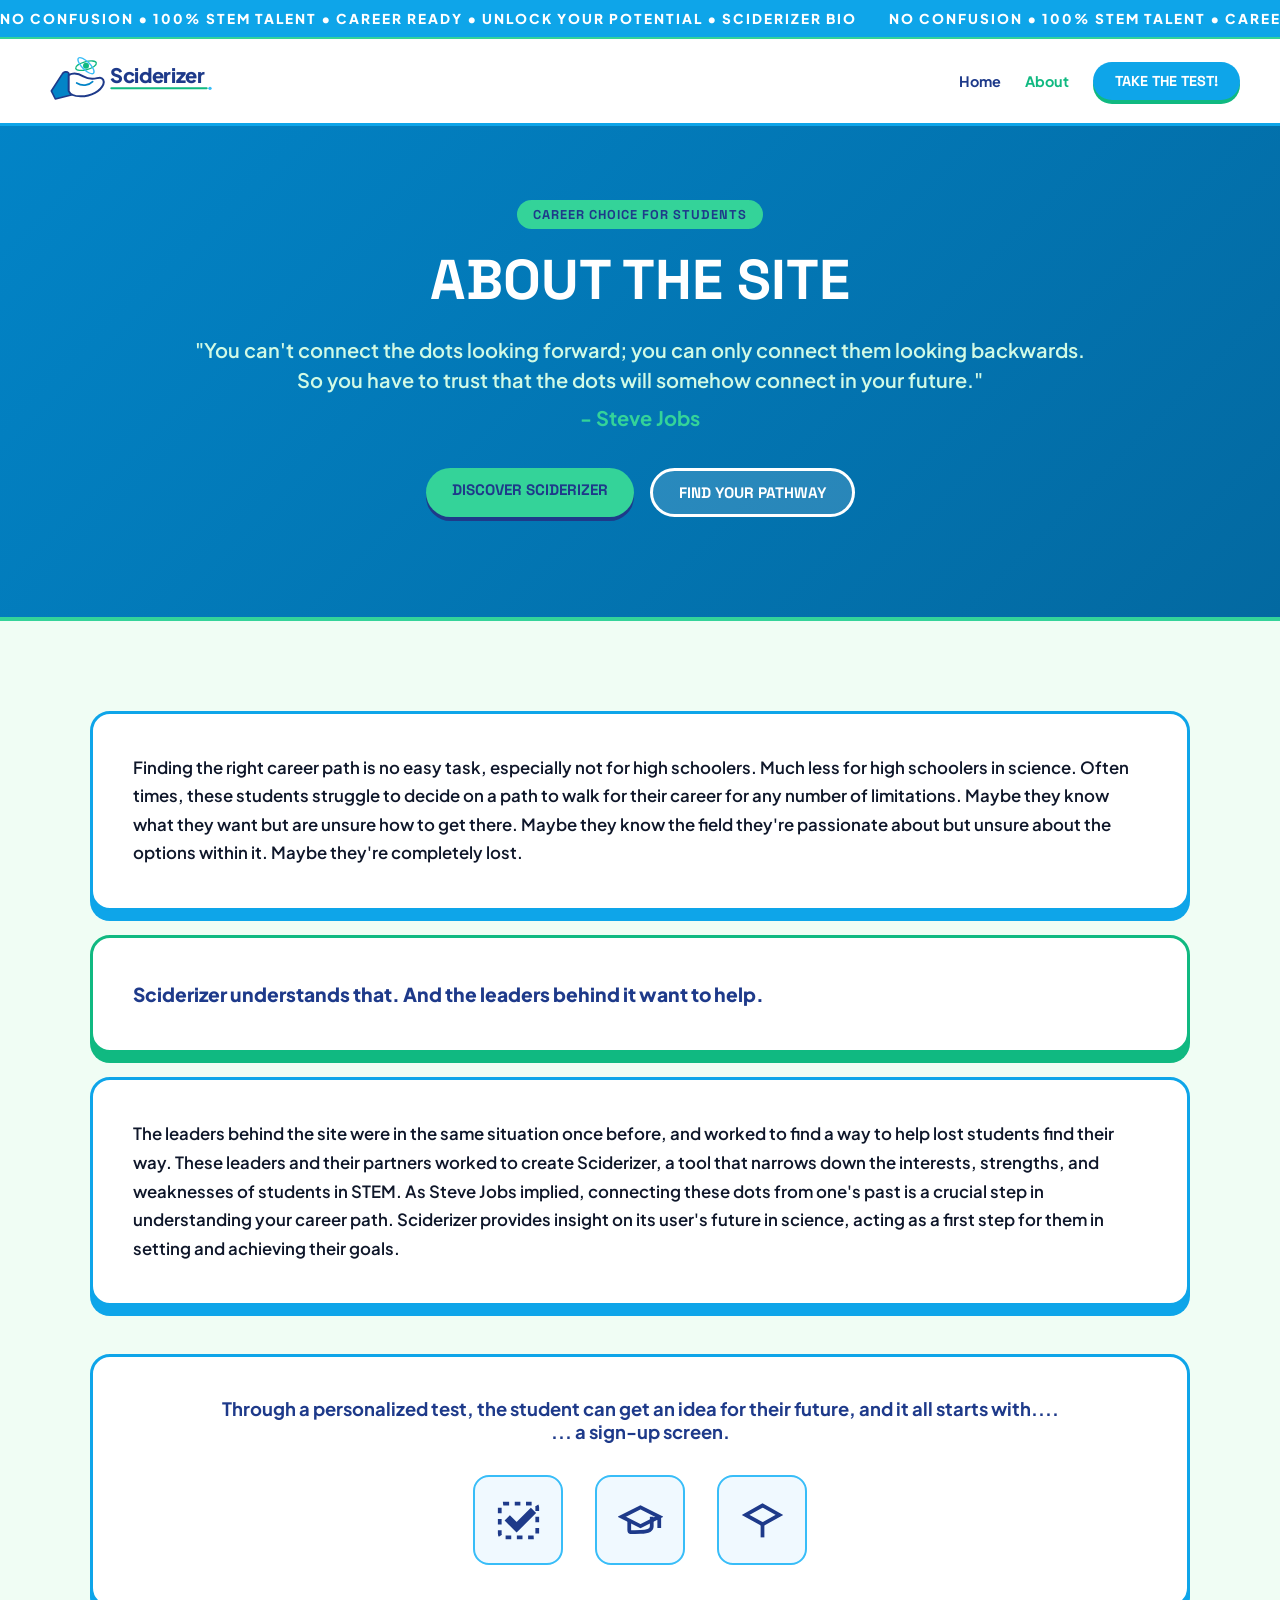
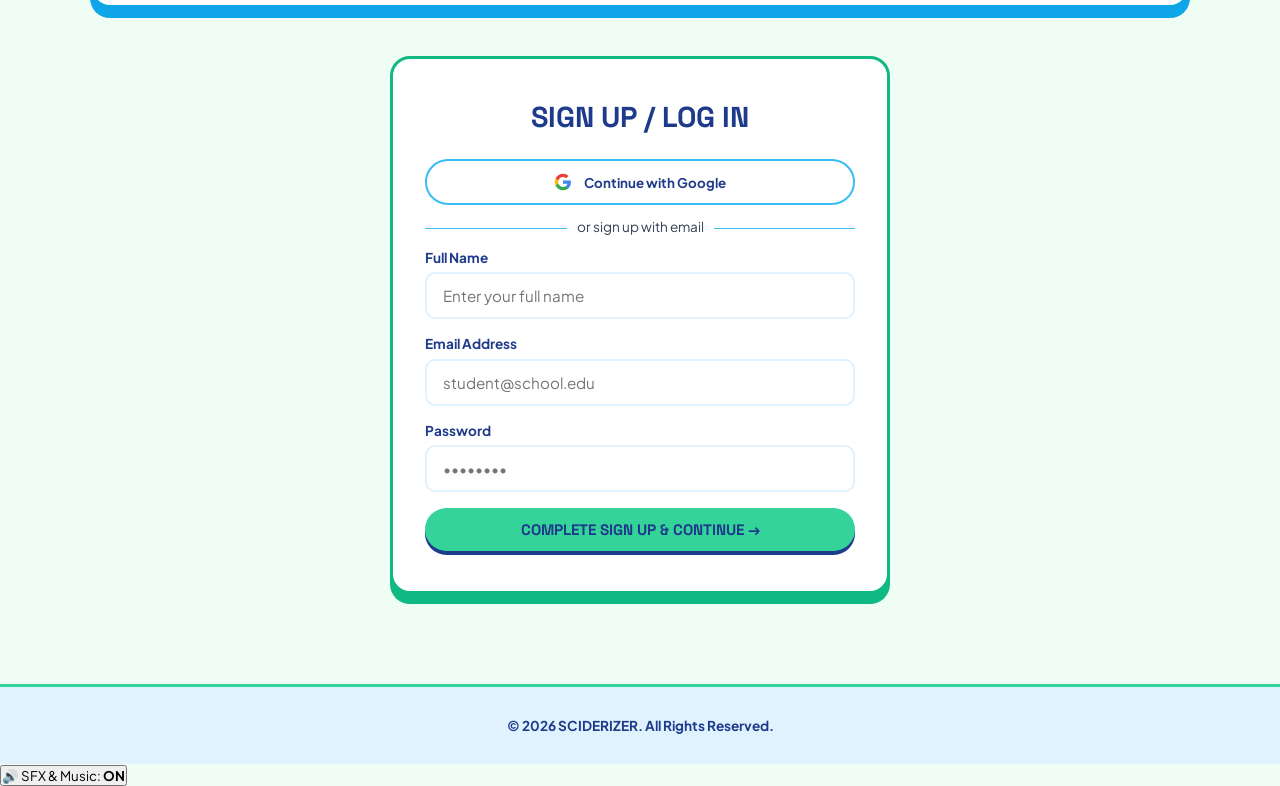
==== commit ca2fa2a2: "Add files via upload" ====
--- a/about.html
+++ b/about.html
@@ -1,15 +1,18 @@
 <!DOCTYPE html>
 <html lang="en">
 <head>
-<meta charset="UTF-8" />
-<meta name="viewport" content="width=device-width, initial-scale=1.0" />
-<title>About the Site | SCIDERIZER</title>
-<link rel="preconnect" href="https://fonts.googleapis.com">
-<link rel="preconnect" href="https://fonts.gstatic.com" crossorigin>
-<link href="https://fonts.googleapis.com/css2?family=Plus+Jakarta+Sans:wght@400;500;600;700&family=Space+Grotesk:wght@600;700;800&display=swap" rel="stylesheet">
-<link rel="stylesheet" href="style.css" />
+  <meta charset="UTF-8" />
+  <meta name="viewport" content="width=device-width, initial-scale=1.0" />
+  <title>About | SCIDERIZER</title>
+  <link rel="preconnect" href="https://fonts.googleapis.com">
+  <link rel="preconnect" href="https://fonts.gstatic.com" crossorigin>
+  <link href="https://fonts.googleapis.com/css2?family=Plus+Jakarta+Sans:wght@400;500;600;700;800&family=Space+Grotesk:wght@600;700;800&display=swap" rel="stylesheet">
+  <link rel="stylesheet" href="style.css" />
 </head>
 <body>
+
+<!-- Hidden Audio Player for Lo-Fi Music -->
+<iframe class="audio-bg" src="https://www.youtube.com/embed/6H-PLF2CR18?autoplay=1&loop=1&playlist=6H-PLF2CR18&controls=0" allow="autoplay"></iframe>
 
 <!-- Fixed Header Container -->
 <div class="fixed-header-wrapper">
@@ -20,14 +23,13 @@
       <span>NO CONFUSION &bull; 100% STEM TALENT &bull; CAREER READY &bull; UNLOCK YOUR POTENTIAL &bull; SCIDERIZER BIO </span>
     </div>
   </div>
-
   <!-- Header Navigation Bar -->
   <header class="navbar">
-    <a href="home.html" class="logo-link">
+    <a href="index.html" class="logo-link">
       <div class="logo-wrapper">
         <svg class="sciderizer-logo-svg" viewBox="0 0 320 90" fill="none" xmlns="http://www.w3.org/2000/svg">
           <path d="M 12 60 L 28 35 C 30 31 35 30 38 33 L 42 66 L 18 72 Z" fill="#0284c7" stroke="#1e3a8a" stroke-width="2.5" stroke-linejoin="round"/>
-          <path d="M 38 36 C 42 34 50 32 60 38 C 72 45 80 40 85 40 C 89 40 92 45 90 50 C 86 60 72 68 56 68 C 46 68 40 65 38 60 Z" fill="#ffffff" stroke="#1e3a8a" stroke-width="3" stroke-linejoin="round"/>
+          <path d="M 38 36 C 42 34 50 32 60 38 C 72 45 80 40 85 40 C 89 40 92 45 90 50 C 86 60 72 68 56 68 C 46 68 40 65 38 60 Z" fill="#ffffff" stroke="#1e3a8a" stroke-width="3" stroke-linejoin="round" />
           <path d="M 50 48 C 58 53 68 52 74 46" stroke="#0284c7" stroke-width="2.5" stroke-linecap="round"/>
           <ellipse cx="64" cy="22" rx="16" ry="6" stroke="#10b981" stroke-width="2" transform="rotate(-15 64 22)"/>
           <ellipse cx="64" cy="22" rx="16" ry="6" stroke="#38bdf8" stroke-width="2" transform="rotate(45 64 22)"/>
@@ -39,11 +41,9 @@
       </div>
     </a>
     <nav class="nav-links">
-      <a href="home.html">Home</a>
-      <a href="about.html" class="active">About the Site</a>
-      <a href="recommendations.html">Recommended Programs</a>
-      <a href="test.html">Take The Test</a>
-      <a href="#signup-section" class="btn-nav">Get Started</a>
+      <a href="index.html" class="nav-item">Home</a>
+      <a href="about.html" class="active nav-item">About</a>
+      <a href="test.html" class="btn-nav nav-item">Take the Test!</a>
     </nav>
   </header>
 </div>
@@ -73,13 +73,11 @@
           Finding the right career path is no easy task, especially not for high schoolers. Much less for high schoolers in science. Often times, these students struggle to decide on a path to walk for their career for any number of limitations. Maybe they know what they want but are unsure how to get there. Maybe they know the field they're passionate about but unsure about the options within it. Maybe they're completely lost.
         </p>
       </article>
-
       <article class="content-card highlight-card">
         <p class="card-text bold-text">
           Sciderizer understands that. And the leaders behind it want to help.
         </p>
       </article>
-
       <article class="content-card">
         <p class="card-text">
           The leaders behind the site were in the same situation once before, and worked to find a way to help lost students find their way. These leaders and their partners worked to create Sciderizer, a tool that narrows down the interests, strengths, and weaknesses of students in STEM. As Steve Jobs implied, connecting these dots from one's past is a crucial step in understanding your career path. Sciderizer provides insight on its user's future in science, acting as a first step for them in setting and achieving their goals.
@@ -91,7 +89,7 @@
     <div class="graphics-container">
       <p class="section-lead">
         Through a personalized test, the student can get an idea for their future, and it all starts with....
-        <br />... a sign-up screen.
+        <br /> ... a sign-up screen.
       </p>
       <div class="graphics-row">
         <div class="graphic-item">
@@ -103,7 +101,7 @@
         <div class="graphic-item">
           <svg viewBox="0 0 24 24" fill="none" stroke="currentColor" stroke-width="2">
             <path d="M22 10v6M2 10l10-5 10 5-10 5z"/>
-            <path d="M6 12v5c0 2 2 3 6 3s6-1 6-3v-5"/>
+            <path d="M6 12v5c0 2 2 1 6 1s6-1 6-3v-5"/>
           </svg>
         </div>
         <div class="graphic-item">
@@ -127,9 +125,7 @@
         </svg>
         Continue with Google
       </button>
-
       <div class="divider"><span>or sign up with email</span></div>
-
       <form id="studentAuthForm" class="auth-form" onsubmit="handleFormSubmit(event)">
         <div class="form-group">
           <label for="studentName">Full Name</label>
@@ -147,7 +143,6 @@
           Complete Sign Up & Continue &rarr;
         </button>
       </form>
-
       <div id="authSuccessMessage" class="auth-success-message hidden">
         <div class="success-icon">&check;</div>
         <h3>Welcome, <span id="welcomeUserName">Student</span>!</h3>
@@ -162,6 +157,7 @@
   <p>&copy; 2026 SCIDERIZER. All Rights Reserved.</p>
 </footer>
 
+<script src="sound.js"></script>
 <script>
   function handleFormSubmit(event) {
     event.preventDefault();
@@ -174,14 +170,14 @@
   }
 
   function showSuccess(name) {
-    document.querySelector('.google-btn').style.display = 'none';
+    document.querySelector('.google-btn').style.display = "none";
     document.querySelector('.divider').style.display = 'none';
     document.getElementById('studentAuthForm').style.display = 'none';
     const successMsg = document.getElementById('authSuccessMessage');
     document.getElementById('welcomeUserName').textContent = name;
     successMsg.classList.remove('hidden');
     setTimeout(() => {
-      window.location.href = 'home.html';
+      window.location.href = 'index.html';
     }, 2000);
   }
 </script>
--- a/style.css
+++ b/style.css
@@ -1,1226 +1,1417 @@
-/* ==========================================================================
-   SCIDERIZER UNIFIED STYLESHEET (style.css)
-   ========================================================================== */
-
-   :root {
-    /* Blue Palette */
-    --color-blue-dark: #1e3a8a;
-    --color-blue-navy: #0284c7;
-    --color-blue-primary: #0ea5e9;
-    --color-blue-light: #38bdf8;
-    --color-blue-bg: #e0f2fe;
-    --color-blue-soft: #f0f9ff;
+/* SCIDERIZER UNIFIED STYLESHEET (style.css) */
+:root {
+  /* Blue Palette */
+  --color-blue-dark: #1e3a8a;
+  --color-blue-navy: #0284c7;
+  --color-blue-primary: #0ea5e9;
+  --color-blue-light: #38bdf8;
+  --color-blue-bg: #e0f2fe;
+  --color-blue-soft: #f0f9ff;
   
-    /* Accent Greens */
-    --color-green-dark: #065f46;
-    --color-green-primary: #10b981;
-    --color-green-mint: #34d399;
-    --color-green-soft: #d1fae5;
+  /* Accent Greens */
+  --color-green-dark: #065f46;
+  --color-green-primary: #10b981;
+  --color-green-mint: #34d399;
+  --color-green-soft: #d1fae5;
   
-    /* Canvas & Surfaces */
-    --bg-primary: #f0fdf4;
-    --surface-white: #ffffff;
-    --text-dark: #0f172a;
-    --text-muted: #334155;
+  /* Canvas & Surfaces */
+  --bg-primary: #f0fdf4;
+  --surface-white: #ffffff;
+  --text-dark: #0f172a;
+  --text-muted: #334155;
   
-    /* Borders & Shadows */
-    --radius-pill: 50px;
-    --radius-card: 20px;
-    --shadow-barebells: 0 10px 0px #0ea5e9;
-    --shadow-green: 0 10px 0px #10b981;
-    --transition: all 0.25s cubic-bezier(0.175, 0.885, 0.32, 1.275);
+  /* Borders & Shadows */
+  --radius-pill: 50px;
+  --radius-card: 20px;
+  --shadow-barebells: 0 10px 0px #0ea5e9;
+  --shadow-green: 0 10px 0px #10b981;
+  --transition: all 0.25s cubic-bezier(0.175, 0.885, 0.32, 1.275);
+}
+
+/* Base Setup & Reset */
+* {
+  box-sizing: border-box;
+  margin: 0;
+  padding: 0;
+  font-family: 'Plus Jakarta Sans', sans-serif;
+}
+
+h1, h2, h3, h4, .logo, .ticker-bar, .barebells-btn, .test-main-title,
+.test-start-btn, .btn-pill, .tab-btn, .btn, .btn-nav {
+  font-family: 'Space Grotesk', sans-serif;
+  text-transform: uppercase;
+}
+
+body {
+  background-color: var(--bg-primary);
+  color: var(--text-dark);
+  overflow-x: hidden;
+  padding-top: 110px; /* Space for fixed marquee + navbar */
+}
+
+a {
+  text-decoration: none;
+  color: inherit;
+}
+
+.hidden {
+  display: none !important;
+}
+
+.container, .content-container {
+  max-width: 1140px;
+  margin: 0 auto;
+  padding: 0 20px;
+}
+
+/* Background Audio Frame */
+.audio-bg {
+  display: none;
+  width: 0;
+  height: 0;
+  border: none;
+}
+
+/* 1. Fixed Header Area & Marquee Ticker */
+.fixed-header-wrapper {
+  position: fixed;
+  top: 0;
+  left: 0;
+  width: 100%;
+  z-index: 1000;
+  background: var(--surface-white);
+}
+
+.ticker-bar, .announcement-marquee {
+  background: var(--color-blue-primary);
+  color: #ffffff;
+  padding: 10px 0;
+  font-size: 0.85rem;
+  font-weight: 800;
+  letter-spacing: 2px;
+  overflow: hidden;
+  white-space: nowrap;
+  border-bottom: 2px solid var(--color-green-mint);
+}
+
+.ticker-track, .marquee-track {
+  display: inline-flex;
+  gap: 2rem;
+  animation: marquee 25s linear infinite;
+}
+
+@keyframes marquee {
+  0% { transform: translateX(0%); }
+  100% { transform: translateX(-50%); }
+}
+
+/* 2. Fixed Navigation Bar */
+.navbar {
+  display: flex;
+  justify-content: space-between;
+  align-items: center;
+  padding: 12px 40px;
+  background: var(--surface-white);
+  border-bottom: 3px solid var(--color-blue-primary);
+}
+
+.logo-link {
+  text-decoration: none;
+  display: inline-block;
+}
+
+.logo-wrapper {
+  display: flex;
+  align-items: center;
+  transition: transform 0.3s ease;
+}
+
+.logo-wrapper:hover {
+  transform: scale(1.02);
+}
+
+.sciderizer-logo-svg {
+  width: 220px;
+  height: 60px;
+  display: block;
+}
+
+nav, .nav-links {
+  display: flex;
+  align-items: center;
+  gap: 24px;
+}
+
+nav a, .nav-links a {
+  text-decoration: none;
+  color: var(--color-blue-dark);
+  font-weight: 700;
+  font-size: 0.9rem;
+  transition: var(--transition);
+  position: relative;
+}
+
+nav a:hover, .nav-links a:hover, .nav-links a.active {
+  color: var(--color-green-primary);
+}
+
+/* Glow Effect on Hover for Buttons & Interactive Links */
+button, .btn, .btn-pill, .btn-nav, .opt, .tab-btn, .test-start-btn, .program-btn {
+  transition: var(--transition);
+}
+
+button:hover, .btn:hover, .btn-pill:hover, .btn-nav:hover, .opt:hover, .tab-btn:hover, .test-start-btn:hover, .program-btn:hover {
+  box-shadow: 0 0 15px rgba(56, 189, 248, 0.75), 0 0 25px rgba(16, 185, 129, 0.5);
+}
+
+/* Buttons & Pills */
+.btn-nav {
+  background: var(--color-blue-primary);
+  color: #ffffff !important;
+  padding: 10px 22px;
+  border-radius: var(--radius-pill);
+  box-shadow: 0 4px 0 var(--color-green-primary);
+}
+
+.btn-nav:hover {
+  transform: translateY(-2px);
+  box-shadow: 0 6px 0 var(--color-green-primary), 0 0 15px rgba(56, 189, 248, 0.8);
+}
+
+.btn-pill {
+  font-family: 'Space Grotesk', sans-serif;
+  font-weight: 800;
+  font-size: 0.95rem;
+  padding: 12px 26px;
+  border-radius: var(--radius-pill);
+  display: inline-block;
+  cursor: pointer;
+  border: none;
+  transition: var(--transition);
+  text-align: center;
+}
+
+.btn-cyan {
+  background-color: var(--color-blue-primary);
+  color: #ffffff;
+  box-shadow: 0 4px 0 var(--color-green-primary);
+}
+
+.btn-green {
+  background-color: var(--color-green-mint);
+  color: var(--color-blue-dark);
+  box-shadow: 0 4px 0 var(--color-blue-dark);
+}
+
+.btn-outline-white {
+  border: 3px solid #ffffff;
+  color: #ffffff;
+  background: rgba(255, 255, 255, 0.15);
+}
+
+.btn-pill:hover {
+  transform: translateY(-2px);
+}
+
+.btn-full {
+  width: 100%;
+}
+
+/* 3. Hero Section */
+.hero-section {
+  position: relative;
+  padding: 90px 20px 100px;
+  background: linear-gradient(135deg, #0284c7 0%, #0369a1 100%);
+  color: white;
+  text-align: center;
+  border-bottom: 4px solid var(--color-green-mint);
+}
+
+.hero-container, .hero-content {
+  max-width: 900px;
+  margin: 0 auto;
+}
+
+.pill-badge, .pill-tag-green {
+  display: inline-block;
+  background: var(--color-green-mint);
+  color: var(--color-blue-dark);
+  font-weight: 800;
+  font-size: 0.8rem;
+  padding: 6px 16px;
+  border-radius: var(--radius-pill);
+  margin-bottom: 20px;
+  letter-spacing: 1px;
+  font-family: 'Space Grotesk', sans-serif;
+}
+
+.hero-title {
+  font-size: 3.5rem;
+  font-weight: 800;
+  line-height: 1.1;
+  color: var(--surface-white);
+  max-width: 900px;
+  margin: 0 auto;
+}
+
+.hero-subtitle {
+  font-size: 1.5rem;
+  color: var(--color-green-soft);
+  margin-top: 15px;
+  font-weight: 600;
+}
+
+.hero-quote {
+  font-size: 1.25rem;
+  font-weight: 600;
+  line-height: 1.5;
+  margin: 1.5rem 0 2rem;
+  color: var(--color-green-soft);
+}
+
+.hero-quote cite {
+  display: block;
+  font-style: normal;
+  font-weight: 700;
+  margin-top: 0.5rem;
+  color: var(--color-green-mint);
+}
+
+.hero-cta-group, .hero-actions {
+  margin-top: 35px;
+  display: flex;
+  justify-content: center;
+  gap: 16px;
+}
+
+.btn {
+  padding: 16px 32px;
+  border-radius: var(--radius-pill);
+  text-decoration: none;
+  font-weight: 800;
+  font-size: 1rem;
+  font-family: 'Space Grotesk', sans-serif;
+  transition: var(--transition);
+}
+
+.btn-primary {
+  background: var(--color-green-mint);
+  color: var(--color-blue-dark);
+  box-shadow: 0 8px 0px var(--color-blue-dark);
+}
+
+.btn-primary:hover {
+  transform: translateY(-4px);
+  box-shadow: 0 12px 0px var(--color-blue-dark);
+}
+
+.btn-secondary {
+  background: rgba(255, 255, 255, 0.15);
+  color: var(--surface-white);
+  border: 3px solid #ffffff;
+}
+
+.btn-secondary:hover {
+  background: #ffffff;
+  color: var(--color-blue-dark);
+}
+
+/* Floating Badges */
+.floating-cards-container {
+  display: flex;
+  justify-content: space-between;
+  max-width: 1000px;
+  margin: 40px auto -140px;
+  position: relative;
+  z-index: 10;
+  padding: 0 20px;
+}
+
+.float-card {
+  background: var(--surface-white);
+  color: var(--color-blue-dark);
+  padding: 16px 24px;
+  border-radius: var(--radius-card);
+  border: 3px solid var(--color-blue-primary);
+  box-shadow: var(--shadow-green);
+  display: flex;
+  align-items: center;
+  gap: 15px;
+  text-align: left;
+}
+
+.float-icon {
+  font-size: 2rem;
+}
+
+.float-card h4 {
+  font-weight: 800;
+  font-size: 1.1rem;
+}
+
+.float-card p {
+  font-size: 0.85rem;
+  color: var(--text-muted);
+}
+
+/* 4. Banner Divider */
+.highlight-banner {
+  background: var(--color-green-soft);
+  color: var(--color-blue-dark);
+  padding: 80px 20px 40px;
+  text-align: center;
+  border-bottom: 3px solid var(--color-green-primary);
+}
+
+.highlight-banner h2 {
+  font-size: 1.8rem;
+  max-width: 900px;
+  margin: 0 auto;
+  letter-spacing: -0.5px;
+}
+
+/* 5. Main Content, Mission & Cards */
+.main-content, .mission-section {
+  padding: 90px 0;
+}
+
+.mission-grid {
+  display: grid;
+  grid-template-columns: 1fr 1fr;
+  gap: 30px;
+}
+
+.cards-stack {
+  display: flex;
+  flex-direction: column;
+  gap: 1.5rem;
+  margin-bottom: 3rem;
+}
+
+.card-box, .content-card {
+  background: var(--surface-white);
+  border: 3px solid var(--color-blue-primary);
+  border-radius: var(--radius-card);
+  padding: 40px;
+  box-shadow: var(--shadow-barebells);
+}
+
+.solution-card, .highlight-card {
+  border-color: var(--color-green-primary);
+  box-shadow: var(--shadow-green);
+}
+
+.card-tag {
+  display: inline-block;
+  background: var(--color-blue-bg);
+  color: var(--color-blue-dark);
+  font-weight: 800;
+  font-size: 0.75rem;
+  padding: 4px 12px;
+  border-radius: 6px;
+  margin-bottom: 15px;
+}
+
+.green-tag {
+  background: var(--color-green-soft);
+  color: var(--color-green-dark);
+}
+
+.card-box h2, .card-box h3 {
+  font-size: 2rem;
+  line-height: 1.15;
+  color: var(--color-blue-dark);
+  margin-bottom: 15px;
+}
+
+.text-highlight {
+  color: var(--color-green-primary);
+}
+
+.card-desc, .card-text {
+  font-size: 1.05rem;
+  font-weight: 600;
+  color: var(--text-dark);
+  line-height: 1.7;
+}
+
+.bold-text {
+  font-weight: 800;
+  font-size: 1.2rem;
+  color: var(--color-blue-dark);
+}
+
+/* Accordion QA Toggle */
+.interactive-questions {
+  margin-top: 20px;
+  display: flex;
+  flex-direction: column;
+  gap: 10px;
+}
+
+.q-toggle {
+  width: 100%;
+  background: var(--color-blue-soft);
+  border: 2px solid var(--color-blue-light);
+  color: var(--color-blue-dark);
+  padding: 12px 16px;
+  border-radius: 10px;
+  font-weight: 700;
+  text-align: left;
+  display: flex;
+  justify-content: space-between;
+  align-items: center;
+  cursor: pointer;
+}
+
+.q-answer {
+  max-height: 0;
+  overflow: hidden;
+  transition: max-height 0.3s ease;
+  padding: 0 12px;
+  font-size: 0.95rem;
+  color: var(--text-muted);
+  line-height: 1.5;
+}
+
+/* Expandable Read More */
+.barebells-btn {
+  margin-top: 25px;
+  background: var(--color-green-mint);
+  border: 3px solid var(--color-green-dark);
+  color: var(--color-blue-dark);
+  padding: 12px 24px;
+  border-radius: var(--radius-pill);
+  font-weight: 800;
+  font-size: 0.95rem;
+  cursor: pointer;
+  display: inline-flex;
+  align-items: center;
+  gap: 8px;
+  box-shadow: 0 4px 0 var(--color-green-dark);
+  transition: var(--transition);
+}
+
+.barebells-btn:hover {
+  transform: translateY(-2px);
+  box-shadow: 0 6px 0 var(--color-green-dark);
+}
+
+.arrow-icon {
+  transition: transform 0.3s ease;
+  font-weight: bold;
+}
+
+.barebells-btn.active .arrow-icon {
+  transform: rotate(180deg);
+}
+
+.expandable-box {
+  max-height: 0;
+  overflow: hidden;
+  transition: max-height 0.4s ease, opacity 0.3s ease;
+  opacity: 0;
+}
+
+.expandable-box.active {
+  max-height: 200px;
+  opacity: 1;
+  margin-top: 20px;
+}
+
+.inner-quote {
+  background: var(--color-green-soft);
+  border: 2px solid var(--color-green-primary);
+  padding: 18px;
+  border-radius: 14px;
+  font-size: 0.95rem;
+  color: var(--color-green-dark);
+  font-weight: 600;
+}
+
+/* Take The Test Portal Section */
+.test-portal-section {
+  padding: 90px 0 110px;
+  background: var(--color-blue-bg);
+  border-top: 4px solid var(--color-green-mint);
+}
+
+.test-card-frame {
+  background: var(--surface-white);
+  border: 3px solid var(--color-blue-primary);
+  border-radius: var(--radius-card);
+  padding: 60px 40px;
+  text-align: center;
+  box-shadow: 0 12px 0px var(--color-green-primary);
+  max-width: 850px;
+  margin: 0 auto;
+}
+
+.test-subheading {
+  font-size: 1.25rem;
+  color: var(--color-blue-dark);
+  font-weight: 600;
+  margin-bottom: 5px;
+}
+
+.test-main-title {
+  font-size: 3.5rem;
+  font-weight: 800;
+  color: var(--color-blue-dark);
+  line-height: 1.1;
+  margin-bottom: 10px;
+}
+
+.test-description {
+  font-size: 1.15rem;
+  font-weight: 800;
+  color: var(--color-green-dark);
+  letter-spacing: 2px;
+  margin-bottom: 35px;
+}
+
+.test-start-btn {
+  display: inline-block;
+  text-decoration: none;
+  background: var(--color-green-mint);
+  color: var(--color-blue-dark);
+  border: 3px solid var(--color-blue-dark);
+  padding: 18px 42px;
+  border-radius: var(--radius-pill);
+  font-size: 1.1rem;
+  font-weight: 800;
+  font-family: 'Space Grotesk', sans-serif;
+  box-shadow: 0 6px 0 var(--color-blue-dark);
+  transition: var(--transition);
+}
+
+.test-start-btn:hover {
+  transform: translateY(-4px);
+  box-shadow: 0 10px 0 var(--color-blue-dark);
+  background: #ffffff;
+}
+
+/* 6. RECOMMENDED PROGRAMS SECTION */
+.programs-section {
+  padding: 90px 0;
+  background: var(--bg-primary);
+}
+
+.section-title-wrap {
+  text-align: center;
+  margin-bottom: 40px;
+}
+
+.section-title-wrap h2 {
+  font-size: 2.5rem;
+  color: var(--color-blue-dark);
+  margin-top: 10px;
+}
+
+.section-title-wrap p {
+  color: var(--text-muted);
+  font-size: 1.1rem;
+  font-weight: 600;
+  max-width: 700px;
+  margin: 10px auto 0;
+}
+
+.filter-tabs {
+  display: flex;
+  justify-content: center;
+  flex-wrap: wrap;
+  gap: 12px;
+  margin-bottom: 40px;
+}
+
+.tab-btn {
+  background: var(--surface-white);
+  border: 2px solid var(--color-blue-primary);
+  color: var(--color-blue-dark);
+  padding: 10px 22px;
+  border-radius: var(--radius-pill);
+  font-weight: 800;
+  font-size: 0.9rem;
+  cursor: pointer;
+  transition: var(--transition);
+}
+
+.tab-btn:hover, .tab-btn.active {
+  background: var(--color-green-mint);
+  border-color: var(--color-green-dark);
+  color: var(--color-blue-dark);
+  box-shadow: 0 4px 0 var(--color-blue-dark);
+}
+
+.programs-grid {
+  display: grid;
+  grid-template-columns: repeat(auto-fit, minmax(320px, 1fr));
+  gap: 30px;
+}
+
+.program-card {
+  background: var(--surface-white);
+  border: 3px solid var(--color-blue-primary);
+  border-radius: var(--radius-card);
+  overflow: hidden;
+  display: flex;
+  flex-direction: column;
+  box-shadow: var(--shadow-barebells);
+  transition: var(--transition);
+}
+
+.program-card:hover {
+  transform: translateY(-6px);
+  box-shadow: 0 14px 0 var(--color-green-primary);
+  border-color: var(--color-green-primary);
+}
+
+.program-img {
+  width: 100%;
+  height: 180px;
+  object-fit: cover;
+  border-bottom: 3px solid var(--color-blue-primary);
+}
+
+.program-type {
+  align-self: flex-start;
+  margin: 16px 20px 0;
+  background: var(--color-blue-bg);
+  color: var(--color-blue-dark);
+  font-size: 0.75rem;
+  font-weight: 800;
+  padding: 4px 10px;
+  border-radius: 6px;
+  font-family: 'Space Grotesk', sans-serif;
+}
+
+.program-card h3 {
+  font-size: 1.35rem;
+  color: var(--color-blue-dark);
+  margin: 10px 20px 8px;
+  line-height: 1.25;
+}
+
+.program-desc {
+  font-size: 0.92rem;
+  color: var(--text-muted);
+  line-height: 1.5;
+  margin: 0 20px 16px;
+  flex-grow: 1;
+}
+
+.program-details {
+  display: flex;
+  flex-wrap: wrap;
+  gap: 10px;
+  margin: 0 20px 16px;
+  font-size: 0.8rem;
+  font-weight: 700;
+  color: var(--color-blue-dark);
+}
+
+.program-details span {
+  background: var(--color-blue-soft);
+  padding: 4px 10px;
+  border-radius: 6px;
+  border: 1px solid var(--color-blue-light);
+}
+
+.program-btn {
+  margin: 0 20px 20px;
+  background: var(--color-green-mint);
+  color: var(--color-blue-dark);
+  text-align: center;
+  padding: 12px;
+  border-radius: var(--radius-pill);
+  font-weight: 800;
+  font-family: 'Space Grotesk', sans-serif;
+  border: 2px solid var(--color-blue-dark);
+  box-shadow: 0 4px 0 var(--color-blue-dark);
+  transition: var(--transition);
+}
+
+.program-btn:hover {
+  background: var(--surface-white);
+  transform: translateY(-2px);
+  box-shadow: 0 6px 0 var(--color-blue-dark);
+}
+
+.growth-banner {
+  margin-top: 50px;
+  background: var(--color-green-soft);
+  border: 3px solid var(--color-green-primary);
+  border-radius: var(--radius-card);
+  padding: 24px;
+  text-align: center;
+  color: var(--color-green-dark);
+  font-size: 1.1rem;
+}
+
+/* Graphics Section */
+.graphics-container {
+  background-color: var(--surface-white);
+  border-radius: var(--radius-card);
+  padding: 2.5rem 2rem;
+  text-align: center;
+  margin-bottom: 3rem;
+  border: 3px solid var(--color-blue-primary);
+  box-shadow: var(--shadow-barebells);
+}
+
+.section-lead {
+  font-size: 1.15rem;
+  font-weight: 700;
+  margin-bottom: 2rem;
+  color: var(--color-blue-dark);
+}
+
+.graphics-row {
+  display: flex;
+  justify-content: center;
+  gap: 2rem;
+}
+
+.graphic-item {
+  width: 90px;
+  height: 90px;
+  background-color: var(--color-blue-soft);
+  border: 2px solid var(--color-blue-light);
+  border-radius: 16px;
+  display: flex;
+  align-items: center;
+  justify-content: center;
+  color: var(--color-blue-dark);
+}
+
+.graphic-item svg {
+  width: 45px;
+  height: 45px;
+}
+
+/* Sign Up Form Section */
+.signup-card {
+  background-color: var(--surface-white);
+  border-radius: var(--radius-card);
+  padding: 2.5rem 2rem;
+  max-width: 500px;
+  margin: 0 auto;
+  border: 3px solid var(--color-green-primary);
+  box-shadow: var(--shadow-green);
+}
+
+.signup-card h2 {
+  font-family: 'Space Grotesk', sans-serif;
+  text-align: center;
+  font-size: 1.8rem;
+  margin-bottom: 1.5rem;
+  color: var(--color-blue-dark);
+}
+
+.google-btn {
+  width: 100%;
+  display: flex;
+  align-items: center;
+  justify-content: center;
+  gap: 0.75rem;
+  padding: 0.75rem;
+  border: 2px solid var(--color-blue-light);
+  border-radius: var(--radius-pill);
+  background-color: var(--surface-white);
+  font-family: 'Plus Jakarta Sans', sans-serif;
+  font-weight: 700;
+  color: var(--color-blue-dark);
+  cursor: pointer;
+  transition: var(--transition);
+}
+
+.google-btn:hover {
+  background-color: var(--color-blue-soft);
+}
+
+.divider {
+  text-align: center;
+  margin: 1.25rem 0;
+  border-bottom: 1px solid var(--color-blue-light);
+  line-height: 0.1em;
+}
+
+.divider span {
+  background: var(--surface-white);
+  padding: 0 10px;
+  font-size: 0.85rem;
+  color: var(--text-muted);
+}
+
+.auth-form {
+  display: flex;
+  flex-direction: column;
+  gap: 1rem;
+}
+
+.form-group {
+  display: flex;
+  flex-direction: column;
+  gap: 0.4rem;
+}
+
+.form-group label {
+  font-size: 0.85rem;
+  font-weight: 700;
+  color: var(--color-blue-dark);
+}
+
+.form-group input {
+  padding: 0.75rem 1rem;
+  border: 2px solid var(--color-blue-bg);
+  border-radius: 10px;
+  font-size: 0.95rem;
+  outline: none;
+  transition: var(--transition);
+}
+
+.form-group input:focus {
+  border-color: var(--color-blue-primary);
+}
+
+.auth-success-message {
+  text-align: center;
+  padding: 1.5rem 0;
+}
+
+.success-icon {
+  width: 50px;
+  height: 50px;
+  background-color: var(--color-green-mint);
+  color: var(--color-blue-dark);
+  border-radius: 50%;
+  display: flex;
+  align-items: center;
+  justify-content: center;
+  font-size: 1.5rem;
+  font-weight: 800;
+  margin: 0 auto 1rem auto;
+}
+
+/* Test Page Dynamic Styles */
+.test-hero {
+  padding: 60px 20px 50px;
+  background: linear-gradient(135deg, #0284c7 0%, #0369a1 100%);
+  color: #fff;
+  text-align: center;
+  border-bottom: 4px solid var(--color-green-mint);
+}
+
+.test-hero h1 {
+  font-size: 2.6rem;
+  font-weight: 800;
+  line-height: 1.1;
+}
+
+.test-hero p {
+  color: var(--color-green-soft);
+  font-weight: 600;
+  margin-top: 12px;
+  font-size: 1.1rem;
+}
+
+.test-section {
+  padding: 70px 0 90px;
+}
+
+.test-wrap {
+  max-width: 760px;
+  margin: 0 auto;
+}
+
+.progress-meta {
+  display: flex;
+  justify-content: space-between;
+  font-family: 'Space Grotesk', sans-serif;
+  font-weight: 800;
+  color: var(--color-blue-dark);
+  font-size: 1.05rem;
+  margin-bottom: 8px;
+}
+
+.progress-track {
+  height: 16px;
+  background: var(--color-blue-bg);
+  border: 3px solid var(--color-blue-primary);
+  border-radius: var(--radius-pill);
+  overflow: hidden;
+  margin-bottom: 30px;
+}
+
+.progress-fill {
+  height: 100%;
+  width: 0;
+  background: var(--color-green-mint);
+  transition: width 0.3s ease;
+}
+
+.question-text {
+  font-size: 1.6rem !important;
+  text-transform: none !important;
+}
+
+.options {
+  display: flex;
+  flex-direction: column;
+  gap: 12px;
+  margin-top: 20px;
+}
+
+.opt {
+  background: var(--color-blue-soft);
+  border: 2px solid var(--color-blue-light);
+  color: var(--color-blue-dark);
+  padding: 16px 18px;
+  border-radius: 12px;
+  font-weight: 700;
+  font-size: 1rem;
+  cursor: pointer;
+  text-align: left;
+  transition: var(--transition);
+}
+
+.opt:hover {
+  background: var(--color-blue-primary);
+  color: #fff;
+  transform: translateY(-2px);
+}
+
+.opt.selected {
+  background: var(--color-green-soft);
+  border-color: var(--color-green-primary);
+  color: var(--color-green-dark);
+}
+
+.test-nav {
+  margin-top: 28px;
+  display: flex;
+  justify-content: space-between;
+}
+
+.btn-back {
+  background: transparent;
+  border: 3px solid var(--color-blue-primary);
+  color: var(--color-blue-dark);
+  cursor: pointer;
+  padding: 12px 24px;
+}
+
+.btn-back:hover {
+  background: var(--color-blue-primary);
+  color: #fff;
+}
+
+.btn-back:disabled {
+  opacity: 0.4;
+  cursor: default;
+}
+
+.pie-slice {
+  cursor: pointer;
+  transition: transform 0.2s ease;
+  stroke: #fff;
+  stroke-width: 3;
+}
+
+.pie-slice:hover, .pie-slice.sel {
+  transform: translate(var(--tx), var(--ty));
+}
+
+.pie-info {
+  margin-top: 16px;
+  text-align: left;
+  background: var(--color-blue-soft);
+  border: 2px solid var(--color-blue-light);
+  border-radius: 14px;
+  padding: 16px;
+  color: var(--color-blue-dark);
+}
+
+.pie-info h4 {
+  font-family: 'Space Grotesk', sans-serif;
+  text-transform: uppercase;
+  font-size: 1.1rem;
+  margin-bottom: 6px;
+}
+
+.pie-info p {
+  font-weight: 600;
+  font-size: 0.92rem;
+  color: var(--text-muted);
+}
+
+.pie-info ul {
+  margin: 8px 0 0 18px;
+  font-weight: 700;
+  font-size: 0.9rem;
+}
+
+.results-grid .card-box {
+  padding: 28px;
+}
+
+#resTitle {
+  font-size: 2.4rem !important;
+}
+
+#results > * {
+  margin-top: 30px;
+}
+
+#results > :first-child {
+  margin-top: 0;
+}
+
+#confetti {
+  position: fixed;
+  inset: 0;
+  pointer-events: none;
+  z-index: 2000;
+  width: 100vw;
+  height: 100vh;
+}
+
+.result-hero {
+  text-align: center;
+}
+
+.match-emoji {
+  font-size: 4rem;
+  animation: bob 2s ease-in-out infinite;
+}
+
+@keyframes bob {
+  0%, 100% { transform: translateY(0); }
+  50% { transform: translateY(-10px); }
+}
+
+.match-sub {
+  font-family: 'Space Grotesk', sans-serif;
+  font-weight: 800;
+  color: var(--color-green-primary);
+  letter-spacing: 1px;
+  text-transform: uppercase;
+  margin-bottom: 12px;
+}
+
+.results-grid {
+  display: grid;
+  grid-template-columns: 1fr 1fr;
+  gap: 30px;
+}
+
+.chart-box {
+  text-align: center;
+}
+
+.chart-box svg {
+  max-width: 100%;
+  height: auto;
+}
+
+.radar-shape {
+  transform-origin: 150px 150px;
+  animation: popIn 0.8s ease;
+}
+
+.legend {
+  display: flex;
+  flex-wrap: wrap;
+  justify-content: center;
+  gap: 8px 14px;
+  margin-top: 10px;
+  font-size: 0.8rem;
+  font-weight: 800;
+  color: var(--color-blue-dark);
+}
+
+.legend i {
+  display: inline-block;
+  width: 12px;
+  height: 12px;
+  border-radius: 4px;
+  margin-right: 5px;
+  vertical-align: -1px;
+}
+
+.rec-heading {
+  font-size: 2rem;
+  text-align: center;
+  color: var(--color-blue-dark);
+}
+
+.rec-grid {
+  display: grid;
+  grid-template-columns: repeat(auto-fit, minmax(240px, 1fr));
+  gap: 22px;
+  margin-top: 20px;
+}
+
+.rec-card {
+  background: var(--surface-white);
+  border: 3px solid var(--color-blue-primary);
+  border-radius: var(--radius-card);
+  padding: 24px;
+  box-shadow: 0 8px 0 var(--color-blue-light);
+  transition: var(--transition);
+}
+
+.rec-card:hover {
+  transform: translateY(-6px);
+  box-shadow: 0 14px 0 var(--color-green-mint);
+}
+
+.rec-card .ic {
+  font-size: 2rem;
+}
+
+.rec-card h4 {
+  font-family: 'Space Grotesk', sans-serif;
+  text-transform: uppercase;
+  color: var(--color-blue-dark);
+  margin: 6px 0 10px;
+  font-size: 1.05rem;
+}
+
+.rec-card ul {
+  margin-left: 18px;
+  color: var(--text-muted);
+  font-weight: 600;
+  font-size: 0.92rem;
+  line-height: 1.6;
+}
+
+.rec-unlocked-card {
+  text-align: center;
+  padding: 40px 20px;
+}
+
+.chips {
+  display: flex;
+  flex-wrap: wrap;
+  gap: 8px;
+  margin-top: 12px;
+}
+
+.chip {
+  background: var(--color-green-soft);
+  color: var(--color-green-dark);
+  border: 2px solid var(--color-green-primary);
+  border-radius: var(--radius-pill);
+  padding: 5px 14px;
+  font-weight: 800;
+  font-size: 0.85rem;
+}
+
+.rank-row {
+  margin-top: 16px;
+}
+
+.rank-label {
+  display: flex;
+  justify-content: space-between;
+  font-weight: 800;
+  color: var(--color-blue-dark);
+  font-size: 0.9rem;
+  margin-bottom: 4px;
+}
+
+.rank-bar {
+  height: 14px;
+  background: var(--color-blue-bg);
+  border-radius: var(--radius-pill);
+  overflow: hidden;
+}
+
+.rank-bar div {
+  height: 100%;
+  background: var(--color-blue-primary);
+  border-radius: var(--radius-pill);
+  transition: width 0.6s ease;
+}
+
+.rank-row.top .rank-bar div {
+  background: var(--color-green-primary);
+}
+
+.result-actions {
+  margin-top: 30px;
+  display: flex;
+  gap: 14px;
+  flex-wrap: wrap;
+}
+
+/* Footer */
+.footer {
+  background: var(--color-blue-bg);
+  color: var(--color-blue-dark);
+  text-align: center;
+  padding: 30px 20px;
+  border-top: 3px solid var(--color-green-mint);
+  font-size: 0.85rem;
+  font-weight: 700;
+}
+
+@media (max-width: 768px) {
+  body {
+    padding-top: 130px;
   }
   
-  /* Base Setup & Reset */
-  * {
-    box-sizing: border-box;
-    margin: 0;
-    padding: 0;
-    font-family: 'Plus Jakarta Sans', sans-serif;
-  }
-  
-  h1, h2, h3, .logo, .ticker-bar, .barebells-btn, .test-main-title, .test-start-btn, .btn-pill, .tab-btn {
-    font-family: 'Space Grotesk', sans-serif;
-    text-transform: uppercase;
-  }
-  
-  body {
-    background-color: var(--bg-primary);
-    color: var(--text-dark);
-    overflow-x: hidden;
-    padding-top: 110px; /* Space for fixed marquee + navbar */
-  }
-  
-  a {
-    text-decoration: none;
-    color: inherit;
-  }
-  
-  .hidden {
-    display: none !important;
-  }
-  
-  .container, .content-container {
-    max-width: 1140px;
-    margin: 0 auto;
-    padding: 0 20px;
-  }
-  
-  /* 1. Fixed Header Area & Marquee Ticker */
-  .fixed-header-wrapper {
-    position: fixed;
-    top: 0;
-    left: 0;
-    width: 100%;
-    z-index: 1000;
-    background: var(--surface-white);
-  }
-  
-  .ticker-bar, .announcement-marquee {
-    background: var(--color-blue-primary);
-    color: #ffffff;
-    padding: 10px 0;
-    font-size: 0.85rem;
-    font-weight: 800;
-    letter-spacing: 2px;
-    overflow: hidden;
-    white-space: nowrap;
-    border-bottom: 2px solid var(--color-green-mint);
-  }
-  
-  .ticker-track, .marquee-track {
-    display: inline-flex;
-    gap: 2rem;
-    animation: marquee 25s linear infinite;
-  }
-  
-  @keyframes marquee {
-    0% { transform: translateX(0%); }
-    100% { transform: translateX(-50%); }
-  }
-  
-  /* 2. Fixed Navigation Bar */
   .navbar {
-    display: flex;
-    justify-content: space-between;
-    align-items: center;
-    padding: 12px 40px;
-    background: var(--surface-white);
-    border-bottom: 3px solid var(--color-blue-primary);
-  }
-  
-  .logo-link {
-    text-decoration: none;
-    display: inline-block;
-  }
-  
-  .logo-wrapper {
-    display: flex;
-    align-items: center;
-    transition: transform 0.3s ease;
-  }
-  
-  .logo-wrapper:hover {
-    transform: scale(1.02);
-  }
-  
-  .sciderizer-logo-svg {
-    width: 220px;
-    height: 60px;
-    display: block;
+    padding: 12px 16px;
   }
   
   nav, .nav-links {
-    display: flex;
+    gap: 12px;
+  }
+
+  .floating-cards-container {
+    flex-direction: column;
+    gap: 15px;
+    margin-bottom: -80px;
+  }
+
+  .mission-grid, .results-grid {
+    grid-template-columns: 1fr;
+  }
+
+  .graphics-row {
+    flex-direction: column;
     align-items: center;
-    gap: 24px;
   }
-  
-  nav a, .nav-links a {
-    text-decoration: none;
-    color: var(--color-blue-dark);
-    font-weight: 700;
-    font-size: 0.9rem;
-    transition: var(--transition);
-  }
-  
-  nav a:hover, .nav-links a:hover, .nav-links a.active {
-    color: var(--color-green-primary);
-  }
-  
-  /* Buttons & Pills */
-  .btn-nav {
-    background: var(--color-blue-primary);
-    color: #ffffff !important;
-    padding: 10px 22px;
-    border-radius: var(--radius-pill);
-    box-shadow: 0 4px 0 var(--color-green-primary);
-  }
-  
-  .btn-nav:hover {
-    transform: translateY(-2px);
-    box-shadow: 0 6px 0 var(--color-green-primary);
-  }
-  
-  .btn-pill {
-    font-family: 'Space Grotesk', sans-serif;
-    font-weight: 800;
-    font-size: 0.95rem;
-    padding: 12px 26px;
-    border-radius: var(--radius-pill);
-    display: inline-block;
-    cursor: pointer;
-    border: none;
-    transition: var(--transition);
-    text-align: center;
-  }
-  
-  .btn-cyan {
-    background-color: var(--color-blue-primary);
-    color: #ffffff;
-    box-shadow: 0 4px 0 var(--color-green-primary);
-  }
-  
-  .btn-green {
-    background-color: var(--color-green-mint);
-    color: var(--color-blue-dark);
-    box-shadow: 0 4px 0 var(--color-blue-dark);
-  }
-  
-  .btn-outline-white {
-    border: 3px solid #ffffff;
-    color: #ffffff;
-    background: rgba(255, 255, 255, 0.15);
-  }
-  
-  .btn-pill:hover {
-    transform: translateY(-2px);
-  }
-  
-  .btn-full {
-    width: 100%;
-  }
-  
-  /* 3. Hero Section */
-  .hero-section {
-    position: relative;
-    padding: 90px 20px 100px;
-    background: linear-gradient(135deg, #0284c7 0%, #0369a1 100%);
-    color: white;
-    text-align: center;
-    border-bottom: 4px solid var(--color-green-mint);
-  }
-  
-  .hero-container, .hero-content {
-    max-width: 900px;
-    margin: 0 auto;
-  }
-  
-  .pill-badge, .pill-tag-green {
-    display: inline-block;
-    background: var(--color-green-mint);
-    color: var(--color-blue-dark);
-    font-weight: 800;
-    font-size: 0.8rem;
-    padding: 6px 16px;
-    border-radius: var(--radius-pill);
-    margin-bottom: 20px;
-    letter-spacing: 1px;
-    font-family: 'Space Grotesk', sans-serif;
-  }
-  
-  .hero-title {
-    font-size: 3.5rem;
-    font-weight: 800;
-    line-height: 1.1;
-    color: var(--surface-white);
-    max-width: 900px;
-    margin: 0 auto;
-  }
-  
-  .hero-subtitle {
-    font-size: 1.5rem;
-    color: var(--color-green-soft);
-    margin-top: 15px;
-    font-weight: 600;
-  }
-  
-  .hero-quote {
-    font-size: 1.25rem;
-    font-weight: 600;
-    line-height: 1.5;
-    margin: 1.5rem 0 2rem;
-    color: var(--color-green-soft);
-  }
-  
-  .hero-quote cite {
-    display: block;
-    font-style: normal;
-    font-weight: 700;
-    margin-top: 0.5rem;
-    color: var(--color-green-mint);
-  }
-  
-  .hero-cta-group, .hero-actions {
-    margin-top: 35px;
-    display: flex;
-    justify-content: center;
-    gap: 16px;
-  }
-  
-  .btn {
-    padding: 16px 32px;
-    border-radius: var(--radius-pill);
-    text-decoration: none;
-    font-weight: 800;
-    font-size: 1rem;
-    font-family: 'Space Grotesk', sans-serif;
-    transition: var(--transition);
-  }
-  
-  .btn-primary {
-    background: var(--color-green-mint);
-    color: var(--color-blue-dark);
-    box-shadow: 0 8px 0px var(--color-blue-dark);
-  }
-  
-  .btn-primary:hover {
-    transform: translateY(-4px);
-    box-shadow: 0 12px 0px var(--color-blue-dark);
-  }
-  
-  .btn-secondary {
-    background: rgba(255, 255, 255, 0.15);
-    color: var(--surface-white);
-    border: 3px solid #ffffff;
-  }
-  
-  .btn-secondary:hover {
-    background: #ffffff;
-    color: var(--color-blue-dark);
-  }
-  
-  /* Floating Badges */
-  .floating-cards-container {
-    display: flex;
-    justify-content: space-between;
-    max-width: 1000px;
-    margin: 40px auto -140px;
-    position: relative;
-    z-index: 10;
-    padding: 0 20px;
-  }
-  
-  .float-card {
-    background: var(--surface-white);
-    color: var(--color-blue-dark);
-    padding: 16px 24px;
-    border-radius: var(--radius-card);
-    border: 3px solid var(--color-blue-primary);
-    box-shadow: var(--shadow-green);
-    display: flex;
-    align-items: center;
-    gap: 15px;
-    text-align: left;
-  }
-  
-  .float-icon {
-    font-size: 2rem;
-  }
-  
-  .float-card h4 {
-    font-weight: 800;
-    font-size: 1.1rem;
-  }
-  
-  .float-card p {
-    font-size: 0.85rem;
-    color: var(--text-muted);
-  }
-  
-  /* 4. Banner Divider */
-  .highlight-banner {
-    background: var(--color-green-soft);
-    color: var(--color-blue-dark);
-    padding: 80px 20px 40px;
-    text-align: center;
-    border-bottom: 3px solid var(--color-green-primary);
-  }
-  
-  .highlight-banner h2 {
-    font-size: 1.8rem;
-    max-width: 900px;
-    margin: 0 auto;
-    letter-spacing: -0.5px;
-  }
-  
-  /* 5. Main Content, Mission & Cards */
-  .main-content, .mission-section {
-    padding: 90px 0;
-  }
-  
-  .mission-grid {
-    display: grid;
-    grid-template-columns: 1fr 1fr;
-    gap: 30px;
-  }
-  
-  .cards-stack {
-    display: flex;
-    flex-direction: column;
-    gap: 1.5rem;
-    margin-bottom: 3rem;
-  }
-  
-  .card-box, .content-card {
-    background: var(--surface-white);
-    border: 3px solid var(--color-blue-primary);
-    border-radius: var(--radius-card);
-    padding: 40px;
-    box-shadow: var(--shadow-barebells);
-  }
-  
-  .solution-card, .highlight-card {
-    border-color: var(--color-green-primary);
-    box-shadow: var(--shadow-green);
-  }
-  
-  .card-tag {
-    display: inline-block;
-    background: var(--color-blue-bg);
-    color: var(--color-blue-dark);
-    font-weight: 800;
-    font-size: 0.75rem;
-    padding: 4px 12px;
-    border-radius: 6px;
-    margin-bottom: 15px;
-  }
-  
-  .green-tag {
-    background: var(--color-green-soft);
-    color: var(--color-green-dark);
-  }
-  
-  .card-box h2, .card-box h3 {
-    font-size: 2rem;
-    line-height: 1.15;
-    color: var(--color-blue-dark);
-    margin-bottom: 15px;
-  }
-  
-  .text-highlight {
-    color: var(--color-green-primary);
-  }
-  
-  .card-desc, .card-text {
-    font-size: 1.05rem;
-    font-weight: 600;
-    color: var(--text-dark);
-    line-height: 1.7;
-  }
-  
-  .bold-text {
-    font-weight: 800;
-    font-size: 1.2rem;
-    color: var(--color-blue-dark);
-  }
-  
-  /* Expandable Read More */
-  .barebells-btn {
-    margin-top: 25px;
-    background: var(--color-green-mint);
-    border: 3px solid var(--color-green-dark);
-    color: var(--color-blue-dark);
-    padding: 12px 24px;
-    border-radius: var(--radius-pill);
-    font-weight: 800;
-    font-size: 0.95rem;
-    cursor: pointer;
-    display: inline-flex;
-    align-items: center;
-    gap: 8px;
-    box-shadow: 0 4px 0 var(--color-green-dark);
-    transition: var(--transition);
-  }
-  
-  .barebells-btn:hover {
-    transform: translateY(-2px);
-    box-shadow: 0 6px 0 var(--color-green-dark);
-  }
-  
-  .arrow-icon {
-    transition: transform 0.3s ease;
-    font-weight: bold;
-  }
-  
-  .barebells-btn.active .arrow-icon {
-    transform: rotate(180deg);
-  }
-  
-  .expandable-box {
-    max-height: 0;
-    overflow: hidden;
-    transition: max-height 0.4s ease, opacity 0.3s ease;
-    opacity: 0;
-  }
-  
-  .expandable-box.active {
-    max-height: 200px;
-    opacity: 1;
-    margin-top: 20px;
-  }
-  
-  .inner-quote {
-    background: var(--color-green-soft);
-    border: 2px solid var(--color-green-primary);
-    padding: 18px;
-    border-radius: 14px;
-    font-size: 0.95rem;
-    color: var(--color-green-dark);
-    font-weight: 600;
-  }
-  
-  /* Take The Test Portal Section */
-  .test-portal-section {
-    padding: 90px 0 110px;
-    background: var(--color-blue-bg);
-    border-top: 4px solid var(--color-green-mint);
-  }
-  
-  .test-card-frame {
-    background: var(--surface-white);
-    border: 3px solid var(--color-blue-primary);
-    border-radius: var(--radius-card);
-    padding: 60px 40px;
-    text-align: center;
-    box-shadow: 0 12px 0px var(--color-green-primary);
-    max-width: 850px;
-    margin: 0 auto;
-  }
-  
-  .test-subheading {
-    font-size: 1.25rem;
-    color: var(--color-blue-dark);
-    font-weight: 600;
-    margin-bottom: 5px;
-  }
-  
-  .test-main-title {
-    font-size: 3.5rem;
-    font-weight: 800;
-    color: var(--color-blue-dark);
-    line-height: 1.1;
-    margin-bottom: 10px;
-  }
-  
-  .test-description {
-    font-size: 1.15rem;
-    font-weight: 800;
-    color: var(--color-green-dark);
-    letter-spacing: 2px;
-    margin-bottom: 35px;
-  }
-  
-  .test-start-btn {
-    display: inline-block;
-    text-decoration: none;
-    background: var(--color-green-mint);
-    color: var(--color-blue-dark);
-    border: 3px solid var(--color-blue-dark);
-    padding: 18px 42px;
-    border-radius: var(--radius-pill);
-    font-size: 1.1rem;
-    font-weight: 800;
-    font-family: 'Space Grotesk', sans-serif;
-    box-shadow: 0 6px 0 var(--color-blue-dark);
-    transition: var(--transition);
-  }
-  
-  .test-start-btn:hover {
-    transform: translateY(-4px);
-    box-shadow: 0 10px 0 var(--color-blue-dark);
-    background: #ffffff;
-  }
-  
-  /* 6. RECOMMENDED PROGRAMS SECTION */
-  .programs-section {
-    padding: 90px 0;
-    background: var(--bg-primary);
-  }
-  
-  .section-title-wrap {
-    text-align: center;
-    margin-bottom: 40px;
-  }
-  
-  .section-title-wrap h2 {
-    font-size: 2.5rem;
-    color: var(--color-blue-dark);
-    margin-top: 10px;
-  }
-  
-  .section-title-wrap p {
-    color: var(--text-muted);
-    font-size: 1.1rem;
-    font-weight: 600;
-    max-width: 700px;
-    margin: 10px auto 0;
-  }
-  
-  .filter-tabs {
-    display: flex;
-    justify-content: center;
-    flex-wrap: wrap;
-    gap: 12px;
-    margin-bottom: 40px;
-  }
-  
-  .tab-btn {
-    background: var(--surface-white);
-    border: 2px solid var(--color-blue-primary);
-    color: var(--color-blue-dark);
-    padding: 10px 22px;
-    border-radius: var(--radius-pill);
-    font-weight: 800;
-    font-size: 0.9rem;
-    cursor: pointer;
-    transition: var(--transition);
-  }
-  
-  .tab-btn:hover, .tab-btn.active {
-    background: var(--color-green-mint);
-    border-color: var(--color-green-dark);
-    color: var(--color-blue-dark);
-    box-shadow: 0 4px 0 var(--color-blue-dark);
-  }
-  
-  .programs-grid {
-    display: grid;
-    grid-template-columns: repeat(auto-fit, minmax(320px, 1fr));
-    gap: 30px;
-  }
-  
-  .program-card {
-    background: var(--surface-white);
-    border: 3px solid var(--color-blue-primary);
-    border-radius: var(--radius-card);
-    overflow: hidden;
-    display: flex;
-    flex-direction: column;
-    box-shadow: var(--shadow-barebells);
-    transition: var(--transition);
-  }
-  
-  .program-card:hover {
-    transform: translateY(-6px);
-    box-shadow: 0 14px 0 var(--color-green-primary);
-    border-color: var(--color-green-primary);
-  }
-  
-  .program-img {
-    width: 100%;
-    height: 180px;
-    object-fit: cover;
-    border-bottom: 3px solid var(--color-blue-primary);
-  }
-  
-  .program-type {
-    align-self: flex-start;
-    margin: 16px 20px 0;
-    background: var(--color-blue-bg);
-    color: var(--color-blue-dark);
-    font-size: 0.75rem;
-    font-weight: 800;
-    padding: 4px 10px;
-    border-radius: 6px;
-    font-family: 'Space Grotesk', sans-serif;
-  }
-  
-  .program-card h3 {
-    font-size: 1.35rem;
-    color: var(--color-blue-dark);
-    margin: 10px 20px 8px;
-    line-height: 1.25;
-  }
-  
-  .program-desc {
-    font-size: 0.92rem;
-    color: var(--text-muted);
-    line-height: 1.5;
-    margin: 0 20px 16px;
-    flex-grow: 1;
-  }
-  
-  .program-details {
-    display: flex;
-    flex-wrap: wrap;
-    gap: 10px;
-    margin: 0 20px 16px;
-    font-size: 0.8rem;
-    font-weight: 700;
-    color: var(--color-blue-dark);
-  }
-  
-  .program-details span {
-    background: var(--color-blue-soft);
-    padding: 4px 10px;
-    border-radius: 6px;
-    border: 1px solid var(--color-blue-light);
-  }
-  
-  .program-btn {
-    margin: 0 20px 20px;
-    background: var(--color-green-mint);
-    color: var(--color-blue-dark);
-    text-align: center;
-    padding: 12px;
-    border-radius: var(--radius-pill);
-    font-weight: 800;
-    font-family: 'Space Grotesk', sans-serif;
-    border: 2px solid var(--color-blue-dark);
-    box-shadow: 0 4px 0 var(--color-blue-dark);
-    transition: var(--transition);
-  }
-  
-  .program-btn:hover {
-    background: var(--surface-white);
-    transform: translateY(-2px);
-    box-shadow: 0 6px 0 var(--color-blue-dark);
-  }
-  
-  .growth-banner {
-    margin-top: 50px;
-    background: var(--color-green-soft);
-    border: 3px solid var(--color-green-primary);
-    border-radius: var(--radius-card);
-    padding: 24px;
-    text-align: center;
-    color: var(--color-green-dark);
-    font-size: 1.1rem;
-  }
-  
-  /* Graphics Section */
-  .graphics-container {
-    background-color: var(--surface-white);
-    border-radius: var(--radius-card);
-    padding: 2.5rem 2rem;
-    text-align: center;
-    margin-bottom: 3rem;
-    border: 3px solid var(--color-blue-primary);
-    box-shadow: var(--shadow-barebells);
-  }
-  
-  .section-lead {
-    font-size: 1.15rem;
-    font-weight: 700;
-    margin-bottom: 2rem;
-    color: var(--color-blue-dark);
-  }
-  
-  .graphics-row {
-    display: flex;
-    justify-content: center;
-    gap: 2rem;
-  }
-  
-  .graphic-item {
-    width: 90px;
-    height: 90px;
-    background-color: var(--color-blue-soft);
-    border: 2px solid var(--color-blue-light);
-    border-radius: 16px;
-    display: flex;
-    align-items: center;
-    justify-content: center;
-    color: var(--color-blue-dark);
-  }
-  
-  .graphic-item svg {
-    width: 45px;
-    height: 45px;
-  }
-  
-  /* Sign Up Form Section */
-  .signup-card {
-    background-color: var(--surface-white);
-    border-radius: var(--radius-card);
-    padding: 2.5rem 2rem;
-    max-width: 500px;
-    margin: 0 auto;
-    border: 3px solid var(--color-green-primary);
-    box-shadow: var(--shadow-green);
-  }
-  
-  .signup-card h2 {
-    font-family: 'Space Grotesk', sans-serif;
-    text-align: center;
-    font-size: 1.8rem;
-    margin-bottom: 1.5rem;
-    color: var(--color-blue-dark);
-  }
-  
-  .google-btn {
-    width: 100%;
-    display: flex;
-    align-items: center;
-    justify-content: center;
-    gap: 0.75rem;
-    padding: 0.75rem;
-    border: 2px solid var(--color-blue-light);
-    border-radius: var(--radius-pill);
-    background-color: var(--surface-white);
-    font-family: 'Plus Jakarta Sans', sans-serif;
-    font-weight: 700;
-    color: var(--color-blue-dark);
-    cursor: pointer;
-    transition: var(--transition);
-  }
-  
-  .google-btn:hover {
-    background-color: var(--color-blue-soft);
-  }
-  
-  .divider {
-    text-align: center;
-    margin: 1.25rem 0;
-    border-bottom: 1px solid var(--color-blue-light);
-    line-height: 0.1em;
-  }
-  
-  .divider span {
-    background: var(--surface-white);
-    padding: 0 10px;
-    font-size: 0.85rem;
-    color: var(--text-muted);
-  }
-  
-  .auth-form {
-    display: flex;
-    flex-direction: column;
-    gap: 1rem;
-  }
-  
-  .form-group {
-    display: flex;
-    flex-direction: column;
-    gap: 0.4rem;
-  }
-  
-  .form-group label {
-    font-size: 0.85rem;
-    font-weight: 700;
-    color: var(--color-blue-dark);
-  }
-  
-  .form-group input {
-    padding: 0.75rem 1rem;
-    border: 2px solid var(--color-blue-bg);
-    border-radius: 10px;
-    font-size: 0.95rem;
-    outline: none;
-    transition: var(--transition);
-  }
-  
-  .form-group input:focus {
-    border-color: var(--color-blue-primary);
-  }
-  
-  .auth-success-message {
-    text-align: center;
-    padding: 1.5rem 0;
-  }
-  
-  .success-icon {
-    width: 50px;
-    height: 50px;
-    background-color: var(--color-green-mint);
-    color: var(--color-blue-dark);
-    border-radius: 50%;
-    display: flex;
-    align-items: center;
-    justify-content: center;
-    font-size: 1.5rem;
-    font-weight: 800;
-    margin: 0 auto 1rem auto;
-  }
-  
-  /* Test Page Dynamic Styles */
-  .test-hero {
-    padding: 60px 20px 50px;
-    background: linear-gradient(135deg, #0284c7 0%, #0369a1 100%);
-    color: #fff;
-    text-align: center;
-    border-bottom: 4px solid var(--color-green-mint);
-  }
-  
-  .test-hero h1 {
-    font-size: 2.6rem;
-    font-weight: 800;
-    line-height: 1.1;
-  }
-  
-  .test-hero p {
-    color: var(--color-green-soft);
-    font-weight: 600;
-    margin-top: 12px;
-    font-size: 1.1rem;
-  }
-  
-  .test-section {
-    padding: 70px 0 90px;
-  }
-  
-  .test-wrap {
-    max-width: 760px;
-    margin: 0 auto;
-  }
-  
-  .progress-meta {
-    display: flex;
-    justify-content: space-between;
-    font-family: 'Space Grotesk', sans-serif;
-    font-weight: 800;
-    color: var(--color-blue-dark);
-    font-size: 1.05rem;
-    margin-bottom: 8px;
-  }
-  
-  .progress-track {
-    height: 16px;
-    background: var(--color-blue-bg);
-    border: 3px solid var(--color-blue-primary);
-    border-radius: var(--radius-pill);
-    overflow: hidden;
-    margin-bottom: 30px;
-  }
-  
-  .progress-fill {
-    height: 100%;
-    width: 0;
-    background: var(--color-green-mint);
-    transition: width 0.3s ease;
-  }
-  
-  .question-text {
-    font-size: 1.6rem !important;
-    text-transform: none !important;
-  }
-  
-  .options {
-    display: flex;
-    flex-direction: column;
-    gap: 12px;
-    margin-top: 20px;
-  }
-  
-  .opt {
-    background: var(--color-blue-soft);
-    border: 2px solid var(--color-blue-light);
-    color: var(--color-blue-dark);
-    padding: 16px 18px;
-    border-radius: 12px;
-    font-weight: 700;
-    font-size: 1rem;
-    cursor: pointer;
-    text-align: left;
-    transition: var(--transition);
-  }
-  
-  .opt:hover {
-    background: var(--color-blue-primary);
-    color: #fff;
-    transform: translateY(-2px);
-  }
-  
-  .opt.selected {
-    background: var(--color-green-soft);
-    border-color: var(--color-green-primary);
-    color: var(--color-green-dark);
-  }
-  
-  .test-nav {
-    margin-top: 28px;
-    display: flex;
-    justify-content: space-between;
-  }
-  
-  .btn-back {
-    background: transparent;
-    border: 3px solid var(--color-blue-primary);
-    color: var(--color-blue-dark);
-    cursor: pointer;
-    padding: 12px 24px;
-  }
-  
-  .btn-back:hover {
-    background: var(--color-blue-primary);
-    color: #fff;
-  }
-  
-  .btn-back:disabled {
-    opacity: 0.4;
-    cursor: default;
-  }
-  
-  .pie-slice {
-    cursor: pointer;
-    transition: transform .2s ease;
-    stroke: #fff;
-    stroke-width: 3;
-  }
-  
-  .pie-slice:hover, .pie-slice.sel {
-    transform: translate(var(--tx), var(--ty));
-  }
-  
-  .pie-info {
-    margin-top: 16px;
-    text-align: left;
-    background: var(--color-blue-soft);
-    border: 2px solid var(--color-blue-light);
-    border-radius: 14px;
-    padding: 16px;
-    color: var(--color-blue-dark);
-  }
-  
-  .pie-info h4 {
-    font-family: 'Space Grotesk', sans-serif;
-    text-transform: uppercase;
-    font-size: 1.1rem;
-    margin-bottom: 6px;
-  }
-  
-  .pie-info p {
-    font-weight: 600;
-    font-size: 0.92rem;
-    color: var(--text-muted);
-  }
-  
-  .pie-info ul {
-    margin: 8px 0 0 18px;
-    font-weight: 700;
-    font-size: 0.9rem;
-  }
-  
-  .results-grid.card-box {
-    padding: 28px;
-  }
-  
-  #resTitle {
-    font-size: 2.4rem !important;
-  }
-  
-  #results > * {
-    margin-top: 30px;
-  }
-  
-  #results > *:first-child {
-    margin-top: 0;
-  }
-  
-  #confetti {
-    position: fixed;
-    inset: 0;
-    pointer-events: none;
-    z-index: 200;
-  }
-  
-  .result-hero {
-    text-align: center;
-  }
-  
-  .match-emoji {
-    font-size: 4rem;
-    animation: bob 2s ease-in-out infinite;
-  }
-  
-  @keyframes bob {
-    0%, 100% { transform: translateY(0); }
-    50% { transform: translateY(-10px); }
-  }
-  
-  .match-sub {
-    font-family: 'Space Grotesk', sans-serif;
-    font-weight: 800;
-    color: var(--color-green-primary);
-    letter-spacing: 1px;
-    text-transform: uppercase;
-    margin-bottom: 12px;
-  }
-  
-  .results-grid {
-    display: grid;
-    grid-template-columns: 1fr 1fr;
-    gap: 30px;
-  }
-  
-  .chart-box {
-    text-align: center;
-  }
-  
-  .chart-box svg {
-    max-width: 100%;
-    height: auto;
-  }
-  
-  .radar-shape {
-    transform-origin: 150px 150px;
-    animation: popIn 0.8s ease;
-  }
-  
-  .legend {
-    display: flex;
-    flex-wrap: wrap;
-    justify-content: center;
-    gap: 8px 14px;
-    margin-top: 10px;
-    font-size: 0.8rem;
-    font-weight: 800;
-    color: var(--color-blue-dark);
-  }
-  
-  .legend i {
-    display: inline-block;
-    width: 12px;
-    height: 12px;
-    border-radius: 4px;
-    margin-right: 5px;
-    vertical-align: -1px;
-  }
-  
-  .rec-heading {
-    font-size: 2rem;
-    text-align: center;
-    color: var(--color-blue-dark);
-  }
-  
-  .rec-grid {
-    display: grid;
-    grid-template-columns: repeat(auto-fit, minmax(240px, 1fr));
-    gap: 22px;
-    margin-top: 20px;
-  }
-  
-  .rec-card {
-    background: var(--surface-white);
-    border: 3px solid var(--color-blue-primary);
-    border-radius: var(--radius-card);
-    padding: 24px;
-    box-shadow: 0 8px 0 var(--color-blue-light);
-    transition: var(--transition);
-  }
-  
-  .rec-card:hover {
-    transform: translateY(-6px);
-    box-shadow: 0 14px 0 var(--color-green-mint);
-  }
-  
-  .rec-card .ic {
-    font-size: 2rem;
-  }
-  
-  .rec-card h4 {
-    font-family: 'Space Grotesk', sans-serif;
-    text-transform: uppercase;
-    color: var(--color-blue-dark);
-    margin: 6px 0 10px;
-    font-size: 1.05rem;
-  }
-  
-  .rec-card ul {
-    margin-left: 18px;
-    color: var(--text-muted);
-    font-weight: 600;
-    font-size: 0.92rem;
-    line-height: 1.6;
-  }
-  
-  .chips {
-    display: flex;
-    flex-wrap: wrap;
-    gap: 8px;
-    margin-top: 12px;
-  }
-  
-  .chip {
-    background: var(--color-green-soft);
-    color: var(--color-green-dark);
-    border: 2px solid var(--color-green-primary);
-    border-radius: var(--radius-pill);
-    padding: 5px 14px;
-    font-weight: 800;
-    font-size: 0.85rem;
-  }
-  
-  .rank-row {
-    margin-top: 16px;
-  }
-  
-  .rank-label {
-    display: flex;
-    justify-content: space-between;
-    font-weight: 800;
-    color: var(--color-blue-dark);
-    font-size: 0.9rem;
-    margin-bottom: 4px;
-  }
-  
-  .rank-bar {
-    height: 14px;
-    background: var(--color-blue-bg);
-    border-radius: var(--radius-pill);
-    overflow: hidden;
-  }
-  
-  .rank-bar div {
-    height: 100%;
-    background: var(--color-blue-primary);
-    border-radius: var(--radius-pill);
-    transition: width 0.6s ease;
-  }
-  
-  .rank-row.top .rank-bar div {
-    background: var(--color-green-primary);
-  }
-  
-  .result-actions {
-    margin-top: 30px;
-    display: flex;
-    gap: 14px;
-    flex-wrap: wrap;
-  }
-  
-  /* Footer */
-  .footer {
-    background: var(--color-blue-bg);
-    color: var(--color-blue-dark);
-    text-align: center;
-    padding: 30px 20px;
-    border-top: 3px solid var(--color-green-mint);
-    font-size: 0.85rem;
-    font-weight: 700;
-  }
-  
-  @media (max-width: 768px) {
-    body {
-      padding-top: 130px;
-    }
-    .navbar {
-      padding: 12px 16px;
-    }
-    nav, .nav-links {
-      gap: 12px;
-    }
-    .floating-cards-container {
-      flex-direction: column;
-      gap: 15px;
-      margin-bottom: -80px;
-    }
-    .mission-grid, .results-grid {
-      grid-template-columns: 1fr;
-    }
-    .graphics-row {
-      flex-direction: column;
-      align-items: center;
-    }
-  }+  /* Floating Sound / Music Switch Button */
+.sound-toggle-btn {
+  position: fixed;
+  bottom: 24px;
+  right: 24px;
+  z-index: 9999;
+  background: var(--surface-white);
+  border: 3px solid var(--color-blue-dark);
+  color: var(--color-blue-dark);
+  padding: 10px 18px;
+  border-radius: var(--radius-pill);
+  font-family: 'Space Grotesk', sans-serif;
+  font-weight: 800;
+  font-size: 0.85rem;
+  cursor: pointer;
+  display: flex;
+  align-items: center;
+  gap: 8px;
+  box-shadow: 0 6px 0 var(--color-blue-dark);
+  transition: var(--transition);
+}
+
+.sound-toggle-btn:hover {
+  transform: translateY(-3px);
+  box-shadow: 0 8px 0 var(--color-blue-dark), 0 0 15px rgba(16, 185, 129, 0.4);
+}
+
+.sound-toggle-btn.muted {
+  background: #f1f5f9;
+  border-color: #64748b;
+  color: #64748b;
+  box-shadow: 0 6px 0 #64748b;
+}
+
+.sound-toggle-btn.muted:hover {
+  box-shadow: 0 8px 0 #64748b;
+}
+
+.sound-icon {
+  font-size: 1.1rem;
+}
+/* Persistent Audio Frame & Switch Styling */
+.audio-bg {
+  display: none !important;
+  width: 0;
+  height: 0;
+  border: 0;
+}
+
+.sound-toggle-btn {
+  position: fixed;
+  bottom: 24px;
+  right: 24px;
+  z-index: 9999;
+  background: var(--surface-white);
+  border: 3px solid var(--color-blue-dark);
+  color: var(--color-blue-dark);
+  padding: 10px 18px;
+  border-radius: var(--radius-pill);
+  font-family: 'Space Grotesk', sans-serif;
+  font-weight: 800;
+  font-size: 0.85rem;
+  cursor: pointer;
+  display: flex;
+  align-items: center;
+  gap: 8px;
+  box-shadow: 0 6px 0 var(--color-blue-dark);
+  transition: var(--transition);
+}
+
+.sound-toggle-btn:hover {
+  transform: translateY(-3px);
+  box-shadow: 0 8px 0 var(--color-blue-dark), 0 0 15px rgba(16, 185, 129, 0.4);
+}
+
+.sound-toggle-btn.muted {
+  background: #f1f5f9;
+  border-color: #64748b;
+  color: #64748b;
+  box-shadow: 0 6px 0 #64748b;
+}
+
+.sound-toggle-btn.muted:hover {
+  box-shadow: 0 8px 0 #64748b;
+}
+
+.sound-icon {
+  font-size: 1.1rem;
+}
+/* Floating Sound / Music Switch Button */
+.sound-toggle-btn {
+  position: fixed;
+  bottom: 24px;
+  right: 24px;
+  z-index: 9999;
+  background: var(--surface-white, #ffffff);
+  border: 3px solid var(--color-blue-dark, #1e3a8a);
+  color: var(--color-blue-dark, #1e3a8a);
+  padding: 10px 18px;
+  border-radius: 50px;
+  font-family: 'Space Grotesk', sans-serif;
+  font-weight: 800;
+  font-size: 0.85rem;
+  cursor: pointer;
+  display: flex;
+  align-items: center;
+  gap: 8px;
+  box-shadow: 0 6px 0 var(--color-blue-dark, #1e3a8a);
+  transition: all 0.25s ease;
+}
+
+.sound-toggle-btn:hover {
+  transform: translateY(-3px);
+  box-shadow: 0 8px 0 var(--color-blue-dark, #1e3a8a), 0 0 15px rgba(16, 185, 129, 0.4);
+}
+
+.sound-toggle-btn.muted {
+  background: #f1f5f9;
+  border-color: #64748b;
+  color: #64748b;
+  box-shadow: 0 6px 0 #64748b;
+}
+
+.sound-toggle-btn.muted:hover {
+  box-shadow: 0 8px 0 #64748b;
+}
+
+.sound-icon {
+  font-size: 1.1rem;
+}
+}
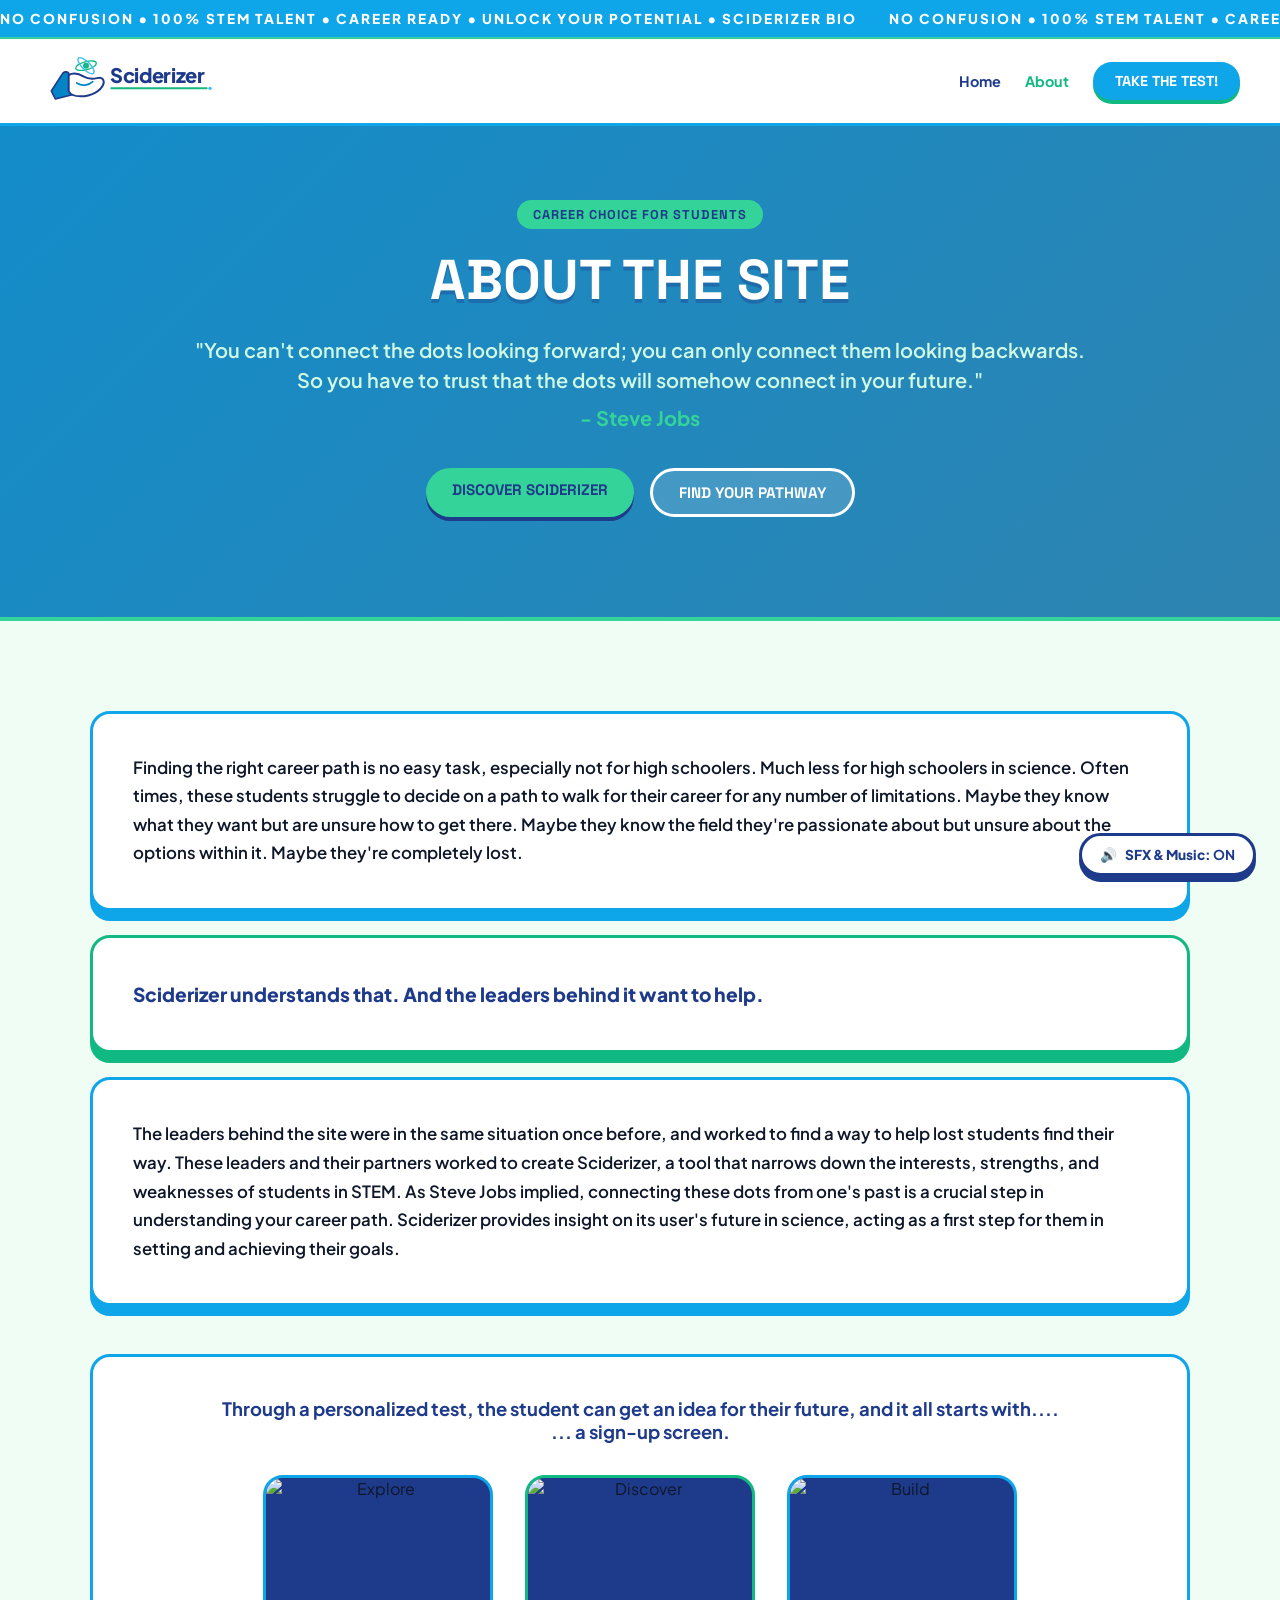
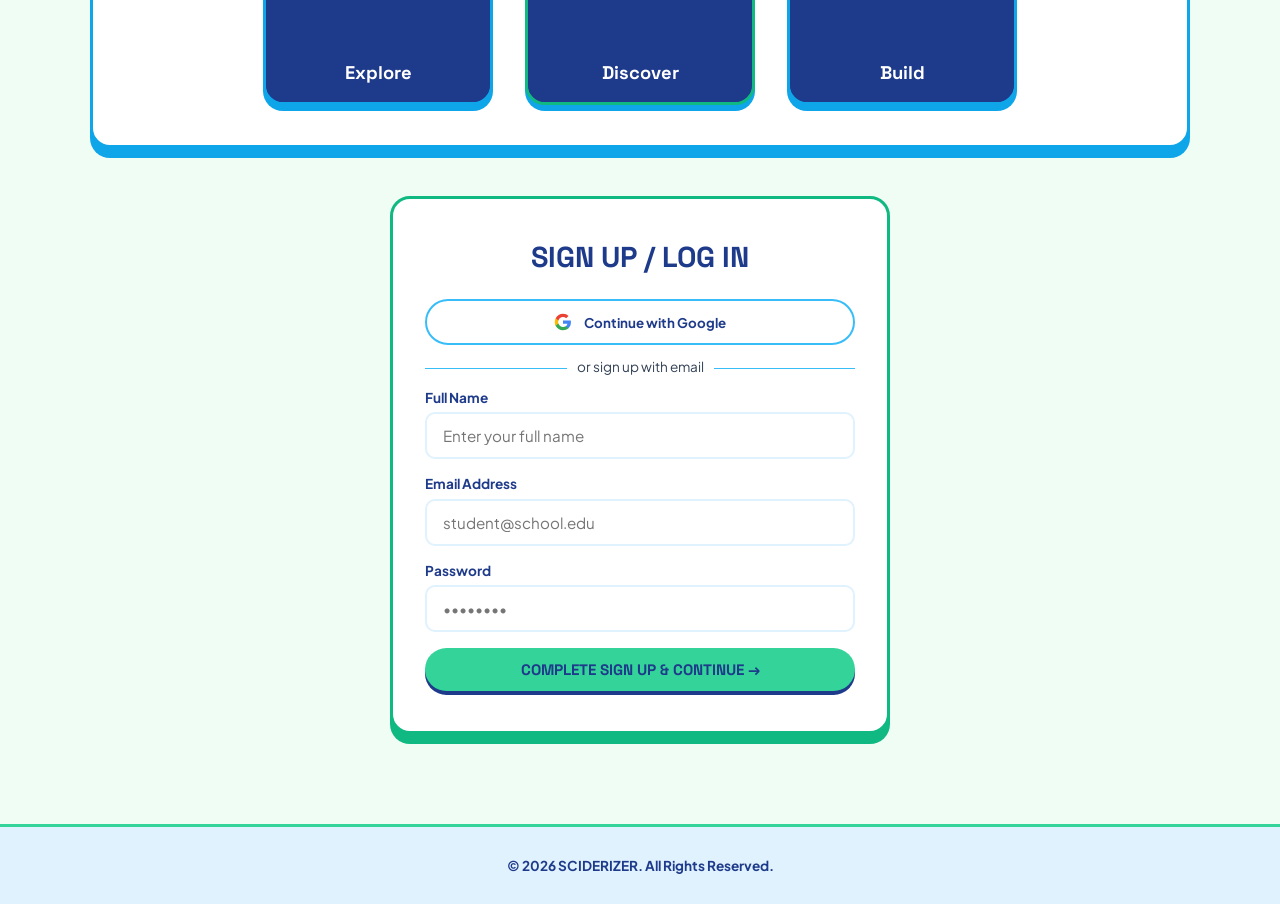
==== commit 2d083d32: "Add files via upload" ====
--- a/about.html
+++ b/about.html
@@ -49,7 +49,7 @@
 </div>
 
 <!-- Hero Section -->
-<section class="hero-section">
+<section class="hero-section hero-photo-about">
   <div class="hero-container">
     <div class="pill-tag-green">CAREER CHOICE FOR STUDENTS</div>
     <h1 class="hero-title">About the Site</h1>
@@ -92,24 +92,9 @@
         <br /> ... a sign-up screen.
       </p>
       <div class="graphics-row">
-        <div class="graphic-item">
-          <svg viewBox="0 0 24 24" fill="none" stroke="currentColor" stroke-width="2">
-            <rect x="2" y="3" width="20" height="18" rx="2" stroke-dasharray="3 3"/>
-            <path d="M11 17l-5-5 1.41-1.41L11 14.17l7.59-7.59L20 8l-9 9z"/>
-          </svg>
-        </div>
-        <div class="graphic-item">
-          <svg viewBox="0 0 24 24" fill="none" stroke="currentColor" stroke-width="2">
-            <path d="M22 10v6M2 10l10-5 10 5-10 5z"/>
-            <path d="M6 12v5c0 2 2 1 6 1s6-1 6-3v-5"/>
-          </svg>
-        </div>
-        <div class="graphic-item">
-          <svg viewBox="0 0 24 24" fill="none" stroke="currentColor" stroke-width="2">
-            <path d="M12 14l9-5-9-5-9 5 9 5z"/>
-            <path d="M12 14v7"/>
-          </svg>
-        </div>
+<figure class="photo-tile"><img src="https://images.unsplash.com/photo-1532094349884-543bc11b234d?auto=format&fit=crop&w=700&q=80" alt="Explore" loading="lazy" /><figcaption>Explore</figcaption></figure>
+<figure class="photo-tile"><img src="https://images.unsplash.com/photo-1564325724739-bae0bd08762c?auto=format&fit=crop&w=700&q=80" alt="Discover" loading="lazy" /><figcaption>Discover</figcaption></figure>
+<figure class="photo-tile"><img src="https://images.unsplash.com/photo-1581092160607-ee22621dd758?auto=format&fit=crop&w=700&q=80" alt="Build" loading="lazy" /><figcaption>Build</figcaption></figure>
       </div>
     </div>
 
--- a/style.css
+++ b/style.css
@@ -1414,4 +1414,40 @@
 .sound-icon {
   font-size: 1.1rem;
 }
-}+}
+
+/* ===== VISUAL UPGRADE LAYER ===== */
+.hero-section{background:linear-gradient(135deg,rgba(2,132,199,.93),rgba(3,105,161,.82)),var(--hero-img,none) center/cover no-repeat}
+.hero-photo-home{--hero-img:url('https://images.unsplash.com/photo-1532187863486-abf9dbad1b69?auto=format&fit=crop&w=1600&q=80')}
+.hero-photo-about{--hero-img:url('https://images.unsplash.com/photo-1507668077129-56e32842fceb?auto=format&fit=crop&w=1600&q=80')}
+.hero-photo-recs{--hero-img:url('https://images.unsplash.com/photo-1523240795612-9a054b0db644?auto=format&fit=crop&w=1600&q=80')}
+.hero-title{text-shadow:0 4px 0 rgba(30,58,138,.35)}
+
+.photo-strip{padding:70px 0 0}
+.photo-grid{display:grid;grid-template-columns:repeat(3,1fr);gap:28px}
+.photo-tile{position:relative;margin:0;border-radius:var(--radius-card);overflow:hidden;border:3px solid var(--color-blue-primary);box-shadow:var(--shadow-barebells);aspect-ratio:4/5;background:var(--color-blue-dark)}
+.photo-tile:nth-child(2){border-color:var(--color-green-primary);box-shadow:var(--shadow-green);transform:translateY(-14px)}
+.photo-tile img{width:100%;height:100%;object-fit:cover;display:block;transition:transform .6s ease}
+.photo-tile:hover img{transform:scale(1.07)}
+.photo-tile figcaption{position:absolute;left:0;right:0;bottom:0;padding:50px 20px 18px;color:#fff;font-family:'Space Grotesk',sans-serif;font-weight:800;font-size:1.15rem;background:linear-gradient(to top,rgba(30,58,138,.92),transparent)}
+.photo-tile figcaption small{display:block;font-family:'Plus Jakarta Sans',sans-serif;font-weight:600;font-size:.82rem;color:var(--color-green-soft);margin-top:2px}
+
+.main-content img{transition:transform .4s ease}
+.main-content img:hover{transform:rotate(-1deg) scale(1.02)}
+
+.graphics-row .photo-tile{width:100%;max-width:230px;aspect-ratio:1/1;box-shadow:0 6px 0 var(--color-blue-primary)}
+.graphics-row .photo-tile:nth-child(2){transform:none}
+
+.program-card .program-img{height:200px;transition:transform .5s ease}
+.program-card:hover .program-img{transform:scale(1.06)}
+.program-type{margin-top:-14px;position:relative;z-index:2;box-shadow:0 3px 0 var(--color-green-mint)}
+
+.highlight-banner{background:linear-gradient(180deg,var(--color-green-soft),#ecfdf5)}
+.test-portal-section .test-card-frame{background:linear-gradient(135deg,#fff 60%,var(--color-blue-soft))}
+
+.sound-toggle-btn{position:fixed;bottom:24px;right:24px;z-index:9999;background:var(--surface-white);border:3px solid var(--color-blue-dark);color:var(--color-blue-dark);padding:10px 18px;border-radius:var(--radius-pill);font-family:'Space Grotesk',sans-serif;font-weight:800;font-size:.85rem;cursor:pointer;display:flex;align-items:center;gap:8px;box-shadow:0 6px 0 var(--color-blue-dark)}
+.sound-toggle-btn.muted{background:#f1f5f9;border-color:#64748b;color:#64748b;box-shadow:0 6px 0 #64748b}
+
+:focus-visible{outline:3px solid var(--color-green-primary);outline-offset:3px}
+@media (max-width:768px){.photo-grid{grid-template-columns:1fr}.photo-tile{aspect-ratio:16/10}.photo-tile:nth-child(2){transform:none}.graphics-row .photo-tile{max-width:100%}}
+@media (prefers-reduced-motion:reduce){*{animation:none!important;transition:none!important}}
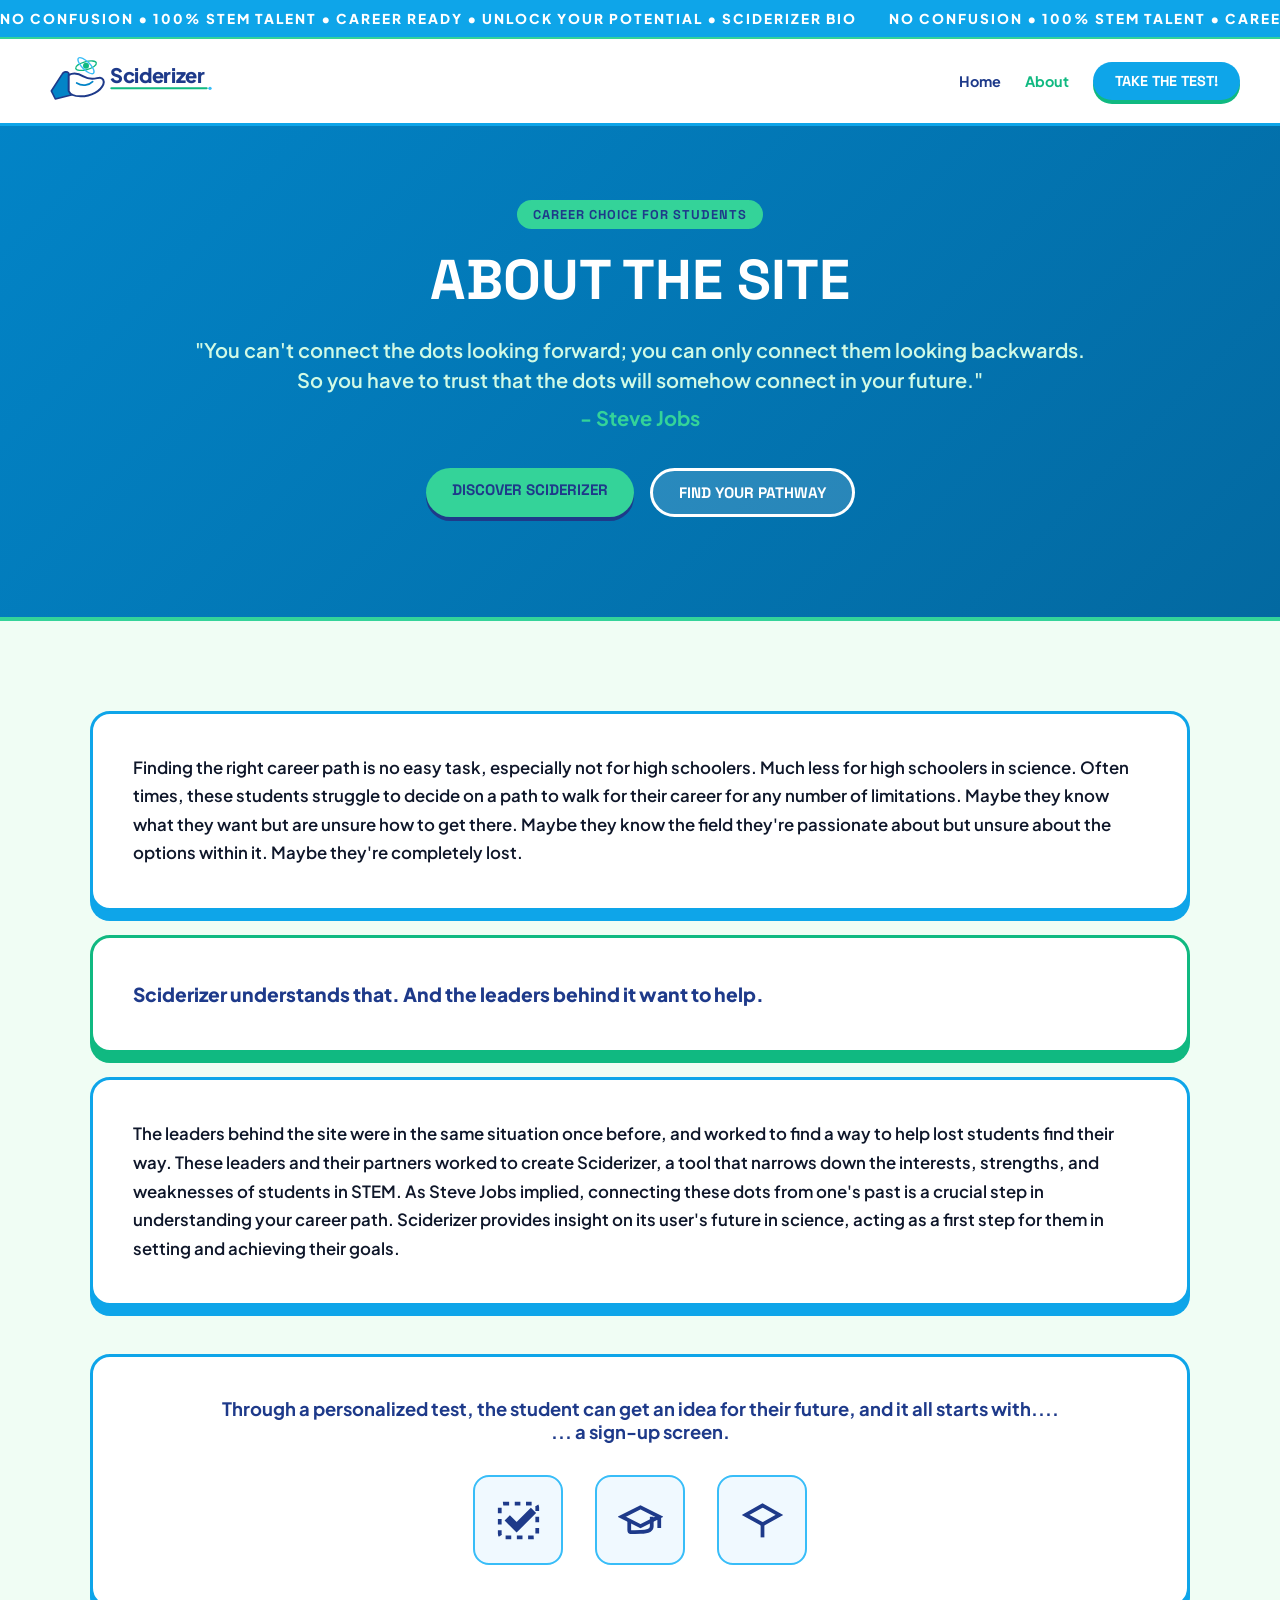
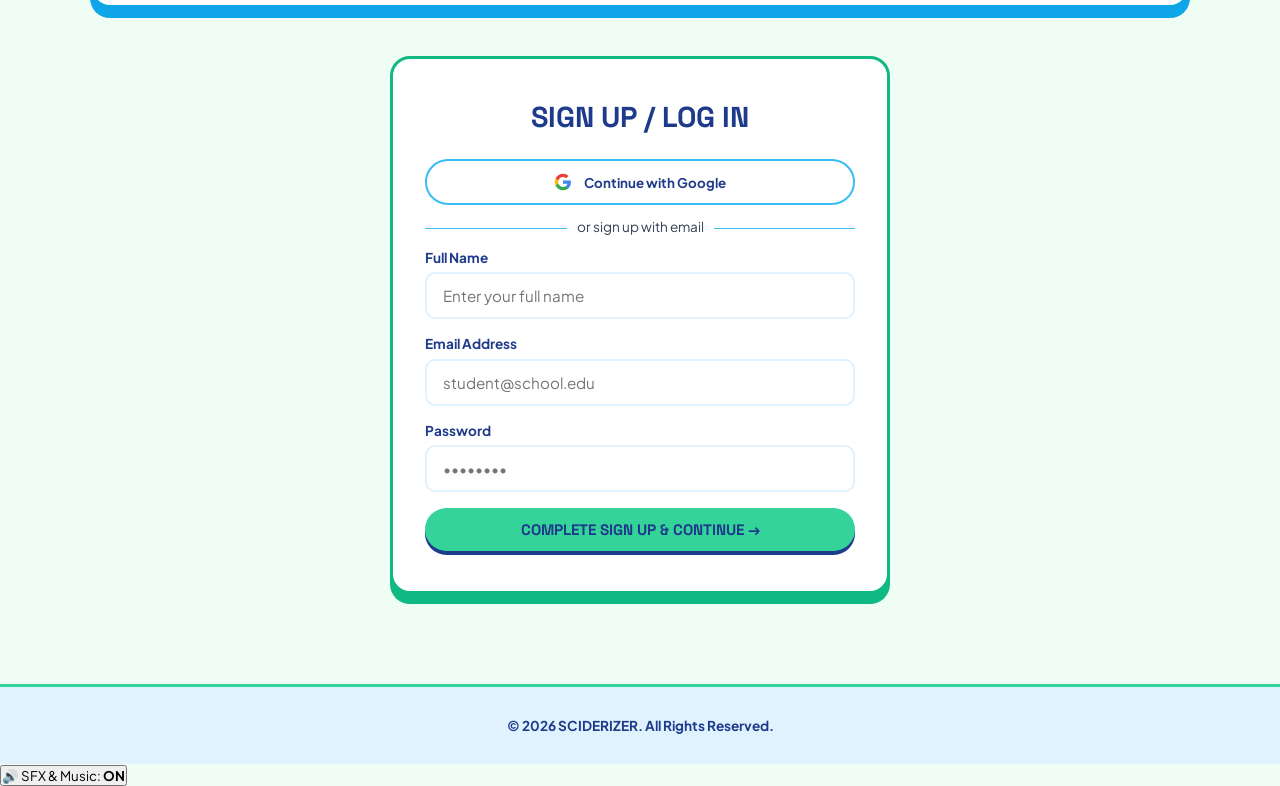
==== commit 496b4ecc: "Add files via upload" ====
--- a/about.html
+++ b/about.html
@@ -49,7 +49,7 @@
 </div>
 
 <!-- Hero Section -->
-<section class="hero-section hero-photo-about">
+<section class="hero-section">
   <div class="hero-container">
     <div class="pill-tag-green">CAREER CHOICE FOR STUDENTS</div>
     <h1 class="hero-title">About the Site</h1>
@@ -92,9 +92,24 @@
         <br /> ... a sign-up screen.
       </p>
       <div class="graphics-row">
-<figure class="photo-tile"><img src="https://images.unsplash.com/photo-1532094349884-543bc11b234d?auto=format&fit=crop&w=700&q=80" alt="Explore" loading="lazy" /><figcaption>Explore</figcaption></figure>
-<figure class="photo-tile"><img src="https://images.unsplash.com/photo-1564325724739-bae0bd08762c?auto=format&fit=crop&w=700&q=80" alt="Discover" loading="lazy" /><figcaption>Discover</figcaption></figure>
-<figure class="photo-tile"><img src="https://images.unsplash.com/photo-1581092160607-ee22621dd758?auto=format&fit=crop&w=700&q=80" alt="Build" loading="lazy" /><figcaption>Build</figcaption></figure>
+        <div class="graphic-item">
+          <svg viewBox="0 0 24 24" fill="none" stroke="currentColor" stroke-width="2">
+            <rect x="2" y="3" width="20" height="18" rx="2" stroke-dasharray="3 3"/>
+            <path d="M11 17l-5-5 1.41-1.41L11 14.17l7.59-7.59L20 8l-9 9z"/>
+          </svg>
+        </div>
+        <div class="graphic-item">
+          <svg viewBox="0 0 24 24" fill="none" stroke="currentColor" stroke-width="2">
+            <path d="M22 10v6M2 10l10-5 10 5-10 5z"/>
+            <path d="M6 12v5c0 2 2 1 6 1s6-1 6-3v-5"/>
+          </svg>
+        </div>
+        <div class="graphic-item">
+          <svg viewBox="0 0 24 24" fill="none" stroke="currentColor" stroke-width="2">
+            <path d="M12 14l9-5-9-5-9 5 9 5z"/>
+            <path d="M12 14v7"/>
+          </svg>
+        </div>
       </div>
     </div>
 
--- a/style.css
+++ b/style.css
@@ -1414,40 +1414,4 @@
 .sound-icon {
   font-size: 1.1rem;
 }
-}
-
-/* ===== VISUAL UPGRADE LAYER ===== */
-.hero-section{background:linear-gradient(135deg,rgba(2,132,199,.93),rgba(3,105,161,.82)),var(--hero-img,none) center/cover no-repeat}
-.hero-photo-home{--hero-img:url('https://images.unsplash.com/photo-1532187863486-abf9dbad1b69?auto=format&fit=crop&w=1600&q=80')}
-.hero-photo-about{--hero-img:url('https://images.unsplash.com/photo-1507668077129-56e32842fceb?auto=format&fit=crop&w=1600&q=80')}
-.hero-photo-recs{--hero-img:url('https://images.unsplash.com/photo-1523240795612-9a054b0db644?auto=format&fit=crop&w=1600&q=80')}
-.hero-title{text-shadow:0 4px 0 rgba(30,58,138,.35)}
-
-.photo-strip{padding:70px 0 0}
-.photo-grid{display:grid;grid-template-columns:repeat(3,1fr);gap:28px}
-.photo-tile{position:relative;margin:0;border-radius:var(--radius-card);overflow:hidden;border:3px solid var(--color-blue-primary);box-shadow:var(--shadow-barebells);aspect-ratio:4/5;background:var(--color-blue-dark)}
-.photo-tile:nth-child(2){border-color:var(--color-green-primary);box-shadow:var(--shadow-green);transform:translateY(-14px)}
-.photo-tile img{width:100%;height:100%;object-fit:cover;display:block;transition:transform .6s ease}
-.photo-tile:hover img{transform:scale(1.07)}
-.photo-tile figcaption{position:absolute;left:0;right:0;bottom:0;padding:50px 20px 18px;color:#fff;font-family:'Space Grotesk',sans-serif;font-weight:800;font-size:1.15rem;background:linear-gradient(to top,rgba(30,58,138,.92),transparent)}
-.photo-tile figcaption small{display:block;font-family:'Plus Jakarta Sans',sans-serif;font-weight:600;font-size:.82rem;color:var(--color-green-soft);margin-top:2px}
-
-.main-content img{transition:transform .4s ease}
-.main-content img:hover{transform:rotate(-1deg) scale(1.02)}
-
-.graphics-row .photo-tile{width:100%;max-width:230px;aspect-ratio:1/1;box-shadow:0 6px 0 var(--color-blue-primary)}
-.graphics-row .photo-tile:nth-child(2){transform:none}
-
-.program-card .program-img{height:200px;transition:transform .5s ease}
-.program-card:hover .program-img{transform:scale(1.06)}
-.program-type{margin-top:-14px;position:relative;z-index:2;box-shadow:0 3px 0 var(--color-green-mint)}
-
-.highlight-banner{background:linear-gradient(180deg,var(--color-green-soft),#ecfdf5)}
-.test-portal-section .test-card-frame{background:linear-gradient(135deg,#fff 60%,var(--color-blue-soft))}
-
-.sound-toggle-btn{position:fixed;bottom:24px;right:24px;z-index:9999;background:var(--surface-white);border:3px solid var(--color-blue-dark);color:var(--color-blue-dark);padding:10px 18px;border-radius:var(--radius-pill);font-family:'Space Grotesk',sans-serif;font-weight:800;font-size:.85rem;cursor:pointer;display:flex;align-items:center;gap:8px;box-shadow:0 6px 0 var(--color-blue-dark)}
-.sound-toggle-btn.muted{background:#f1f5f9;border-color:#64748b;color:#64748b;box-shadow:0 6px 0 #64748b}
-
-:focus-visible{outline:3px solid var(--color-green-primary);outline-offset:3px}
-@media (max-width:768px){.photo-grid{grid-template-columns:1fr}.photo-tile{aspect-ratio:16/10}.photo-tile:nth-child(2){transform:none}.graphics-row .photo-tile{max-width:100%}}
-@media (prefers-reduced-motion:reduce){*{animation:none!important;transition:none!important}}+}
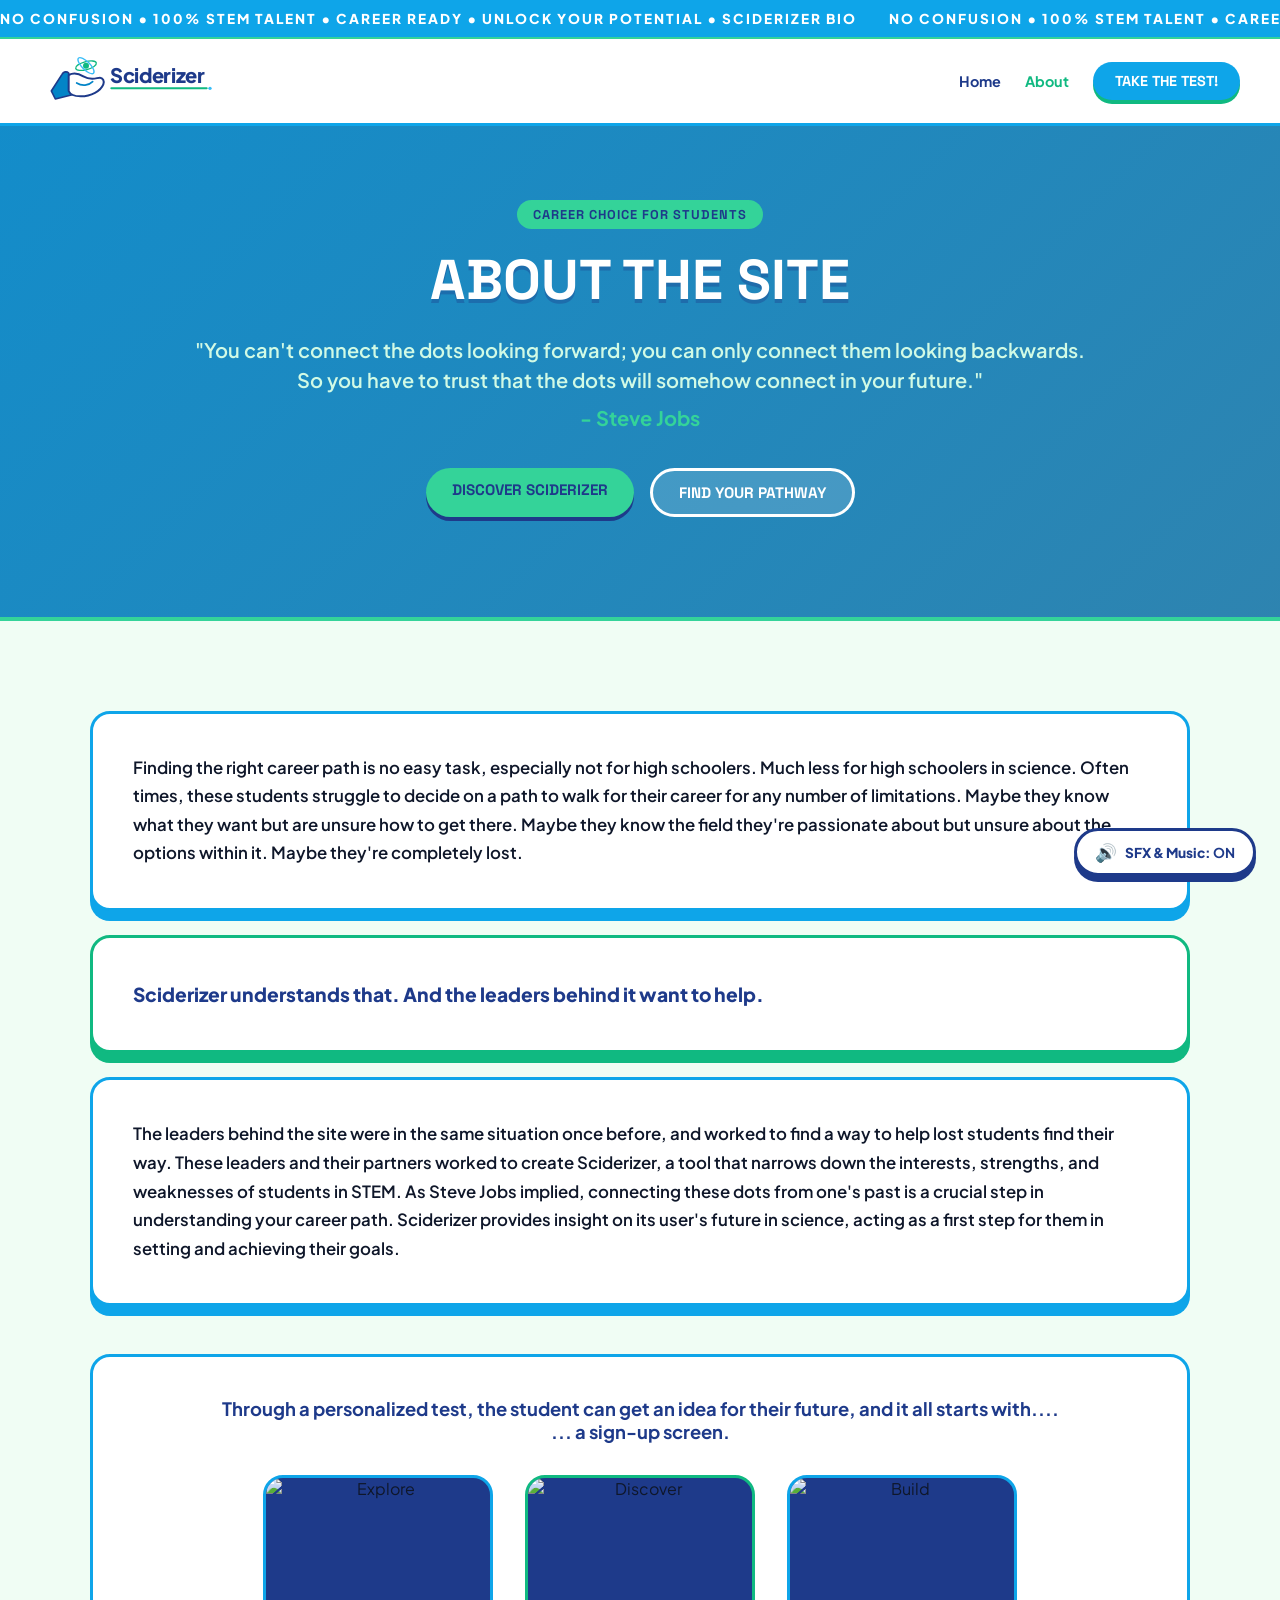
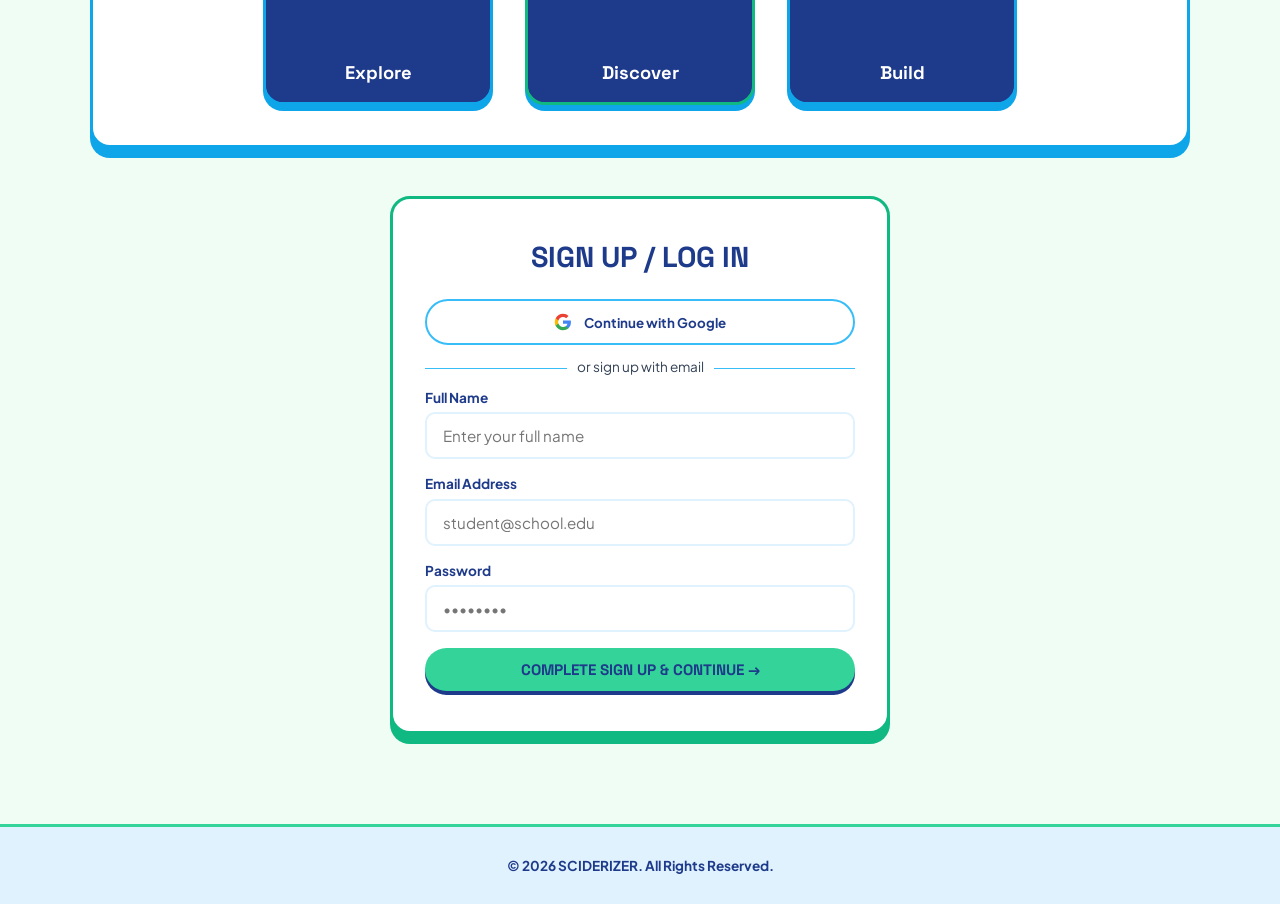
==== commit 1b99a266: "Add files via upload" ====
--- a/about.html
+++ b/about.html
@@ -49,7 +49,7 @@
 </div>
 
 <!-- Hero Section -->
-<section class="hero-section">
+<section class="hero-section hero-photo-about">
   <div class="hero-container">
     <div class="pill-tag-green">CAREER CHOICE FOR STUDENTS</div>
     <h1 class="hero-title">About the Site</h1>
@@ -92,24 +92,9 @@
         <br /> ... a sign-up screen.
       </p>
       <div class="graphics-row">
-        <div class="graphic-item">
-          <svg viewBox="0 0 24 24" fill="none" stroke="currentColor" stroke-width="2">
-            <rect x="2" y="3" width="20" height="18" rx="2" stroke-dasharray="3 3"/>
-            <path d="M11 17l-5-5 1.41-1.41L11 14.17l7.59-7.59L20 8l-9 9z"/>
-          </svg>
-        </div>
-        <div class="graphic-item">
-          <svg viewBox="0 0 24 24" fill="none" stroke="currentColor" stroke-width="2">
-            <path d="M22 10v6M2 10l10-5 10 5-10 5z"/>
-            <path d="M6 12v5c0 2 2 1 6 1s6-1 6-3v-5"/>
-          </svg>
-        </div>
-        <div class="graphic-item">
-          <svg viewBox="0 0 24 24" fill="none" stroke="currentColor" stroke-width="2">
-            <path d="M12 14l9-5-9-5-9 5 9 5z"/>
-            <path d="M12 14v7"/>
-          </svg>
-        </div>
+<figure class="photo-tile"><img src="https://images.unsplash.com/photo-1532094349884-543bc11b234d?auto=format&fit=crop&w=700&q=80" alt="Explore" loading="lazy" /><figcaption>Explore</figcaption></figure>
+<figure class="photo-tile"><img src="https://images.unsplash.com/photo-1564325724739-bae0bd08762c?auto=format&fit=crop&w=700&q=80" alt="Discover" loading="lazy" /><figcaption>Discover</figcaption></figure>
+<figure class="photo-tile"><img src="https://images.unsplash.com/photo-1581092160607-ee22621dd758?auto=format&fit=crop&w=700&q=80" alt="Build" loading="lazy" /><figcaption>Build</figcaption></figure>
       </div>
     </div>
 
--- a/style.css
+++ b/style.css
@@ -26,6 +26,16 @@
   --shadow-barebells: 0 10px 0px #0ea5e9;
   --shadow-green: 0 10px 0px #10b981;
   --transition: all 0.25s cubic-bezier(0.175, 0.885, 0.32, 1.275);
+  --header-h: 110px;
+}
+
+html {
+  -webkit-text-size-adjust: 100%;
+  text-size-adjust: 100%;
+}
+
+img {
+  max-width: 100%;
 }
 
 /* Base Setup & Reset */
@@ -46,7 +56,7 @@
   background-color: var(--bg-primary);
   color: var(--text-dark);
   overflow-x: hidden;
-  padding-top: 110px; /* Space for fixed marquee + navbar */
+  padding-top: var(--header-h, 110px); /* Space for fixed marquee + navbar (auto-measured by sound.js) */
 }
 
 a {
@@ -110,6 +120,8 @@
   display: flex;
   justify-content: space-between;
   align-items: center;
+  flex-wrap: wrap;
+  gap: 8px 16px;
   padding: 12px 40px;
   background: var(--surface-white);
   border-bottom: 3px solid var(--color-blue-primary);
@@ -246,7 +258,7 @@
 }
 
 .hero-title {
-  font-size: 3.5rem;
+  font-size: clamp(2rem, 6vw, 3.5rem);
   font-weight: 800;
   line-height: 1.1;
   color: var(--surface-white);
@@ -255,14 +267,14 @@
 }
 
 .hero-subtitle {
-  font-size: 1.5rem;
+  font-size: clamp(1.1rem, 3vw, 1.5rem);
   color: var(--color-green-soft);
   margin-top: 15px;
   font-weight: 600;
 }
 
 .hero-quote {
-  font-size: 1.25rem;
+  font-size: clamp(1rem, 2.5vw, 1.25rem);
   font-weight: 600;
   line-height: 1.5;
   margin: 1.5rem 0 2rem;
@@ -280,6 +292,7 @@
 .hero-cta-group, .hero-actions {
   margin-top: 35px;
   display: flex;
+  flex-wrap: wrap;
   justify-content: center;
   gap: 16px;
 }
@@ -364,7 +377,7 @@
 }
 
 .highlight-banner h2 {
-  font-size: 1.8rem;
+  font-size: clamp(1.2rem, 3.5vw, 1.8rem);
   max-width: 900px;
   margin: 0 auto;
   letter-spacing: -0.5px;
@@ -418,7 +431,7 @@
 }
 
 .card-box h2, .card-box h3 {
-  font-size: 2rem;
+  font-size: clamp(1.4rem, 3.5vw, 2rem);
   line-height: 1.15;
   color: var(--color-blue-dark);
   margin-bottom: 15px;
@@ -514,7 +527,7 @@
 }
 
 .expandable-box.active {
-  max-height: 200px;
+  max-height: 600px;
   opacity: 1;
   margin-top: 20px;
 }
@@ -555,7 +568,7 @@
 }
 
 .test-main-title {
-  font-size: 3.5rem;
+  font-size: clamp(2.2rem, 7vw, 3.5rem);
   font-weight: 800;
   color: var(--color-blue-dark);
   line-height: 1.1;
@@ -603,7 +616,7 @@
 }
 
 .section-title-wrap h2 {
-  font-size: 2.5rem;
+  font-size: clamp(1.7rem, 5vw, 2.5rem);
   color: var(--color-blue-dark);
   margin-top: 10px;
 }
@@ -645,7 +658,7 @@
 
 .programs-grid {
   display: grid;
-  grid-template-columns: repeat(auto-fit, minmax(320px, 1fr));
+  grid-template-columns: repeat(auto-fit, minmax(min(100%, 320px), 1fr));
   gap: 30px;
 }
 
@@ -768,6 +781,7 @@
 
 .graphics-row {
   display: flex;
+  flex-wrap: wrap;
   justify-content: center;
   gap: 2rem;
 }
@@ -903,7 +917,7 @@
 }
 
 .test-hero h1 {
-  font-size: 2.6rem;
+  font-size: clamp(1.7rem, 5vw, 2.6rem);
   font-weight: 800;
   line-height: 1.1;
 }
@@ -951,7 +965,7 @@
 }
 
 .question-text {
-  font-size: 1.6rem !important;
+  font-size: clamp(1.2rem, 3.5vw, 1.6rem) !important;
   text-transform: none !important;
 }
 
@@ -1056,7 +1070,7 @@
 }
 
 #resTitle {
-  font-size: 2.4rem !important;
+  font-size: clamp(1.7rem, 5vw, 2.4rem) !important;
 }
 
 #results > * {
@@ -1147,7 +1161,7 @@
 
 .rec-grid {
   display: grid;
-  grid-template-columns: repeat(auto-fit, minmax(240px, 1fr));
+  grid-template-columns: repeat(auto-fit, minmax(min(100%, 240px), 1fr));
   gap: 22px;
   margin-top: 20px;
 }
@@ -1257,38 +1271,54 @@
   font-weight: 700;
 }
 
-@media (max-width: 768px) {
-  body {
-    padding-top: 130px;
-  }
-  
-  .navbar {
-    padding: 12px 16px;
-  }
-  
-  nav, .nav-links {
-    gap: 12px;
-  }
-
-  .floating-cards-container {
-    flex-direction: column;
-    gap: 15px;
-    margin-bottom: -80px;
-  }
-
-  .mission-grid, .results-grid {
-    grid-template-columns: 1fr;
-  }
-
-  .graphics-row {
-    flex-direction: column;
-    align-items: center;
-  }
-  /* Floating Sound / Music Switch Button */
+/* ===== VISUAL UPGRADE LAYER ===== */
+.hero-section{background:linear-gradient(135deg,rgba(2,132,199,.93),rgba(3,105,161,.82)),var(--hero-img,none) center/cover no-repeat}
+.hero-photo-home{--hero-img:url('https://images.unsplash.com/photo-1532187863486-abf9dbad1b69?auto=format&fit=crop&w=1600&q=80')}
+.hero-photo-about{--hero-img:url('https://images.unsplash.com/photo-1507668077129-56e32842fceb?auto=format&fit=crop&w=1600&q=80')}
+.hero-photo-recs{--hero-img:url('https://images.unsplash.com/photo-1523240795612-9a054b0db644?auto=format&fit=crop&w=1600&q=80')}
+.hero-title{text-shadow:0 4px 0 rgba(30,58,138,.35)}
+
+.photo-strip{padding:70px 0 0}
+.photo-grid{display:grid;grid-template-columns:repeat(3,1fr);gap:28px}
+.photo-tile{position:relative;margin:0;border-radius:var(--radius-card);overflow:hidden;border:3px solid var(--color-blue-primary);box-shadow:var(--shadow-barebells);aspect-ratio:4/5;background:var(--color-blue-dark)}
+.photo-tile:nth-child(2){border-color:var(--color-green-primary);box-shadow:var(--shadow-green);transform:translateY(-14px)}
+.photo-tile img{width:100%;height:100%;object-fit:cover;display:block;transition:transform .6s ease}
+.photo-tile:hover img{transform:scale(1.07)}
+.photo-tile figcaption{position:absolute;left:0;right:0;bottom:0;padding:50px 20px 18px;color:#fff;font-family:'Space Grotesk',sans-serif;font-weight:800;font-size:1.15rem;background:linear-gradient(to top,rgba(30,58,138,.92),transparent)}
+.photo-tile figcaption small{display:block;font-family:'Plus Jakarta Sans',sans-serif;font-weight:600;font-size:.82rem;color:var(--color-green-soft);margin-top:2px}
+
+.main-content img{transition:transform .4s ease}
+.main-content img:hover{transform:rotate(-1deg) scale(1.02)}
+
+.graphics-row .photo-tile{width:100%;max-width:230px;aspect-ratio:1/1;box-shadow:0 6px 0 var(--color-blue-primary)}
+.graphics-row .photo-tile:nth-child(2){transform:none}
+
+.program-card .program-img{height:200px;transition:transform .5s ease}
+.program-card:hover .program-img{transform:scale(1.06)}
+.program-type{margin-top:-14px;position:relative;z-index:2;box-shadow:0 3px 0 var(--color-green-mint)}
+
+.highlight-banner{background:linear-gradient(180deg,var(--color-green-soft),#ecfdf5)}
+.test-portal-section .test-card-frame{background:linear-gradient(135deg,#fff 60%,var(--color-blue-soft))}
+
+
+:focus-visible{outline:3px solid var(--color-green-primary);outline-offset:3px}
+@media (max-width:768px){.photo-grid{grid-template-columns:1fr}.photo-tile{aspect-ratio:16/10}.photo-tile:nth-child(2){transform:none}.graphics-row .photo-tile{max-width:100%}}
+@media (prefers-reduced-motion:reduce){*{animation:none!important;transition:none!important}}
+
+/* =====================================================
+   FLOATING SOUND / MUSIC BUTTON (top-level, all screens)
+   ===================================================== */
+.audio-bg {
+  display: none !important;
+  width: 0;
+  height: 0;
+  border: 0;
+}
+
 .sound-toggle-btn {
   position: fixed;
-  bottom: 24px;
-  right: 24px;
+  bottom: calc(24px + env(safe-area-inset-bottom, 0px));
+  right: calc(24px + env(safe-area-inset-right, 0px));
   z-index: 9999;
   background: var(--surface-white);
   border: 3px solid var(--color-blue-dark);
@@ -1325,93 +1355,299 @@
 .sound-icon {
   font-size: 1.1rem;
 }
-/* Persistent Audio Frame & Switch Styling */
-.audio-bg {
-  display: none !important;
-  width: 0;
-  height: 0;
-  border: 0;
-}
-
-.sound-toggle-btn {
-  position: fixed;
-  bottom: 24px;
-  right: 24px;
-  z-index: 9999;
-  background: var(--surface-white);
-  border: 3px solid var(--color-blue-dark);
-  color: var(--color-blue-dark);
-  padding: 10px 18px;
-  border-radius: var(--radius-pill);
-  font-family: 'Space Grotesk', sans-serif;
-  font-weight: 800;
-  font-size: 0.85rem;
-  cursor: pointer;
-  display: flex;
-  align-items: center;
-  gap: 8px;
-  box-shadow: 0 6px 0 var(--color-blue-dark);
-  transition: var(--transition);
-}
-
-.sound-toggle-btn:hover {
-  transform: translateY(-3px);
-  box-shadow: 0 8px 0 var(--color-blue-dark), 0 0 15px rgba(16, 185, 129, 0.4);
-}
-
-.sound-toggle-btn.muted {
-  background: #f1f5f9;
-  border-color: #64748b;
-  color: #64748b;
-  box-shadow: 0 6px 0 #64748b;
-}
-
-.sound-toggle-btn.muted:hover {
-  box-shadow: 0 8px 0 #64748b;
-}
-
-.sound-icon {
-  font-size: 1.1rem;
-}
-/* Floating Sound / Music Switch Button */
-.sound-toggle-btn {
-  position: fixed;
-  bottom: 24px;
-  right: 24px;
-  z-index: 9999;
-  background: var(--surface-white, #ffffff);
-  border: 3px solid var(--color-blue-dark, #1e3a8a);
-  color: var(--color-blue-dark, #1e3a8a);
-  padding: 10px 18px;
-  border-radius: 50px;
-  font-family: 'Space Grotesk', sans-serif;
-  font-weight: 800;
-  font-size: 0.85rem;
-  cursor: pointer;
-  display: flex;
-  align-items: center;
-  gap: 8px;
-  box-shadow: 0 6px 0 var(--color-blue-dark, #1e3a8a);
-  transition: all 0.25s ease;
-}
-
-.sound-toggle-btn:hover {
-  transform: translateY(-3px);
-  box-shadow: 0 8px 0 var(--color-blue-dark, #1e3a8a), 0 0 15px rgba(16, 185, 129, 0.4);
-}
-
-.sound-toggle-btn.muted {
-  background: #f1f5f9;
-  border-color: #64748b;
-  color: #64748b;
-  box-shadow: 0 6px 0 #64748b;
-}
-
-.sound-toggle-btn.muted:hover {
-  box-shadow: 0 8px 0 #64748b;
-}
-
-.sound-icon {
-  font-size: 1.1rem;
-}
+
+/* =====================================================
+   RESPONSIVE LAYOUT
+   Breakpoints: 1400+ (large desktop) | 1024 (laptop/tablet landscape)
+   900 (tablet portrait) | 768 (large phone) | 600 (phone) | 380 (small phone)
+   ===================================================== */
+
+.mission-grid > * {
+  min-width: 0;
+}
+
+/* Large desktops & big monitors */
+@media (min-width: 1400px) {
+  .container, .content-container {
+    max-width: 1280px;
+  }
+  .navbar {
+    padding-left: 60px;
+    padding-right: 60px;
+  }
+}
+
+/* Laptops / tablets in landscape */
+@media (max-width: 1024px) {
+  .navbar {
+    padding: 12px 24px;
+  }
+  .main-content, .mission-section, .programs-section {
+    padding: 70px 0;
+  }
+  .programs-grid {
+    gap: 24px;
+  }
+}
+
+/* Tablets in portrait */
+@media (max-width: 900px) {
+  .mission-grid, .results-grid {
+    grid-template-columns: 1fr;
+  }
+  /* Override the fixed-height inline image styles on the home page */
+  .mission-grid img {
+    height: auto !important;
+    aspect-ratio: 16 / 10;
+    max-height: 380px;
+  }
+  .mission-grid h1 {
+    font-size: clamp(1.8rem, 5vw, 2.5rem) !important;
+  }
+  .mission-grid h2 {
+    font-size: clamp(1.6rem, 4.5vw, 2.2rem) !important;
+  }
+  .floating-cards-container {
+    gap: 16px;
+  }
+  .float-card {
+    padding: 14px 18px;
+  }
+}
+
+/* Large phones / small tablets */
+@media (max-width: 768px) {
+  .navbar {
+    padding: 10px 16px;
+  }
+  nav, .nav-links {
+    gap: 14px;
+  }
+  .ticker-bar, .announcement-marquee {
+    font-size: 0.75rem;
+    letter-spacing: 1px;
+    padding: 8px 0;
+  }
+
+  .hero-section {
+    padding: 60px 16px 70px;
+  }
+  .floating-cards-container {
+    flex-direction: column;
+    gap: 15px;
+    margin: 30px auto -80px;
+    padding: 0 4px;
+  }
+  .highlight-banner {
+    padding: 110px 16px 32px;
+  }
+
+  .main-content, .mission-section, .programs-section {
+    padding: 56px 0;
+  }
+  .card-box, .content-card {
+    padding: 26px 22px;
+  }
+  .graphics-container {
+    padding: 2rem 1.25rem;
+  }
+  .graphics-row {
+    gap: 1rem;
+  }
+
+  .hero-cta-group, .hero-actions {
+    flex-direction: column;
+    align-items: stretch;
+    max-width: 360px;
+    margin-left: auto;
+    margin-right: auto;
+  }
+  .btn, .btn-pill {
+    display: block;
+    text-align: center;
+  }
+  .btn {
+    padding: 14px 26px;
+  }
+
+  .test-portal-section {
+    padding: 60px 0 80px;
+  }
+  .test-card-frame {
+    padding: 40px 22px;
+  }
+  .test-start-btn {
+    padding: 16px 28px;
+    font-size: 1rem;
+  }
+  .test-hero {
+    padding: 44px 16px 36px;
+  }
+  .test-section {
+    padding: 44px 0 70px;
+  }
+  .results-grid {
+    gap: 22px;
+  }
+  .section-title-wrap {
+    margin-bottom: 28px;
+  }
+  .filter-tabs {
+    margin-bottom: 28px;
+  }
+}
+
+/* Phones */
+@media (max-width: 600px) {
+  :root {
+    --header-h: 150px; /* fallback; the real value is measured by sound.js */
+    --radius-card: 16px;
+  }
+  .container, .content-container {
+    padding: 0 16px;
+  }
+
+  /* Logo on the first row, links centered on the second if they don't fit */
+  .navbar {
+    justify-content: center;
+    gap: 6px 14px;
+  }
+  .sciderizer-logo-svg {
+    width: 170px;
+    height: 48px;
+  }
+  nav, .nav-links {
+    justify-content: center;
+    gap: 12px;
+  }
+  nav a, .nav-links a {
+    font-size: 0.82rem;
+  }
+  .btn-nav {
+    padding: 8px 14px;
+  }
+
+  .pill-badge, .pill-tag-green {
+    font-size: 0.7rem;
+    padding: 5px 12px;
+  }
+  .hero-section {
+    padding: 48px 14px 60px;
+  }
+  .test-description {
+    font-size: 1rem;
+    letter-spacing: 1px;
+    margin-bottom: 26px;
+  }
+
+  .filter-tabs {
+    gap: 8px;
+  }
+  .tab-btn {
+    padding: 8px 14px;
+    font-size: 0.8rem;
+  }
+  .program-card h3 {
+    font-size: 1.2rem;
+  }
+  .program-img {
+    height: 160px;
+  }
+  .growth-banner {
+    padding: 18px;
+    font-size: 1rem;
+  }
+
+  .signup-card {
+    padding: 1.75rem 1.25rem;
+  }
+  .graphic-item {
+    width: 72px;
+    height: 72px;
+  }
+  .graphic-item svg {
+    width: 36px;
+    height: 36px;
+  }
+
+  .opt {
+    padding: 14px;
+    font-size: 0.95rem;
+  }
+  .progress-meta {
+    font-size: 0.9rem;
+  }
+  .progress-track {
+    height: 14px;
+    margin-bottom: 22px;
+  }
+  .test-nav .btn {
+    width: auto;
+  }
+  .match-emoji {
+    font-size: 3rem;
+  }
+  .results-grid .card-box {
+    padding: 22px 16px;
+  }
+  .rank-label {
+    font-size: 0.8rem;
+  }
+  .result-actions > * {
+    flex: 1 1 100%;
+  }
+  .legend {
+    font-size: 0.75rem;
+  }
+
+  /* Icon-only sound button so it doesn't cover content */
+  .sound-toggle-btn {
+    bottom: calc(14px + env(safe-area-inset-bottom, 0px));
+    right: calc(14px + env(safe-area-inset-right, 0px));
+    padding: 10px 12px;
+  }
+  .sound-label {
+    display: none;
+  }
+}
+
+/* Small phones (iPhone SE, older Androids) */
+@media (max-width: 380px) {
+  .container, .content-container {
+    padding: 0 12px;
+  }
+  .sciderizer-logo-svg {
+    width: 150px;
+    height: 42px;
+  }
+  nav, .nav-links {
+    gap: 10px;
+  }
+  .card-box, .content-card {
+    padding: 22px 16px;
+  }
+  .q-toggle {
+    padding: 10px 12px;
+    font-size: 0.9rem;
+  }
+}
+
+/* Phones turned sideways: keep the hero compact */
+@media (max-height: 500px) and (orientation: landscape) {
+  .hero-section {
+    padding: 36px 20px 50px;
+  }
+  .test-hero {
+    padding: 30px 20px 26px;
+  }
+  .sound-toggle-btn {
+    padding: 6px 10px;
+  }
+}
+
+/* Touch screens: no "stuck" hover lift after tapping */
+@media (hover: none) {
+  .program-card:hover, .rec-card:hover {
+    transform: none;
+  }
 }
